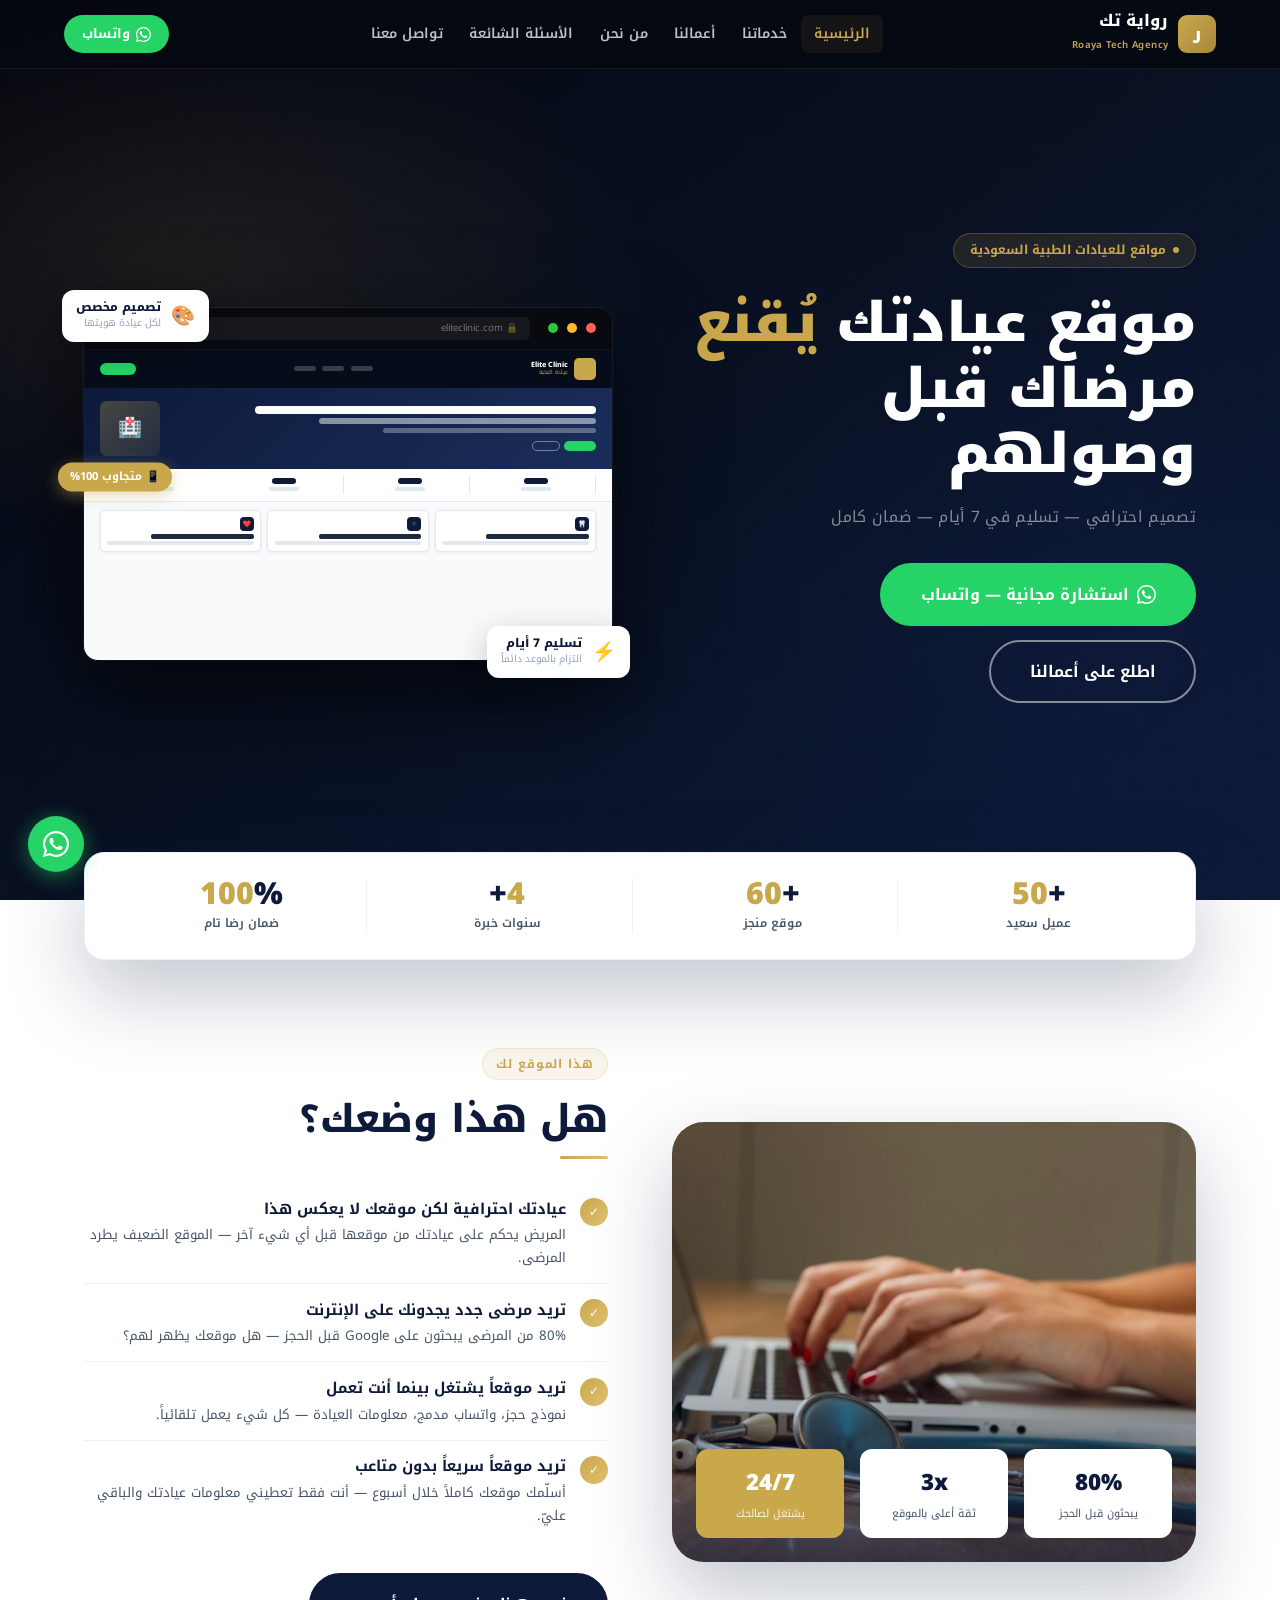
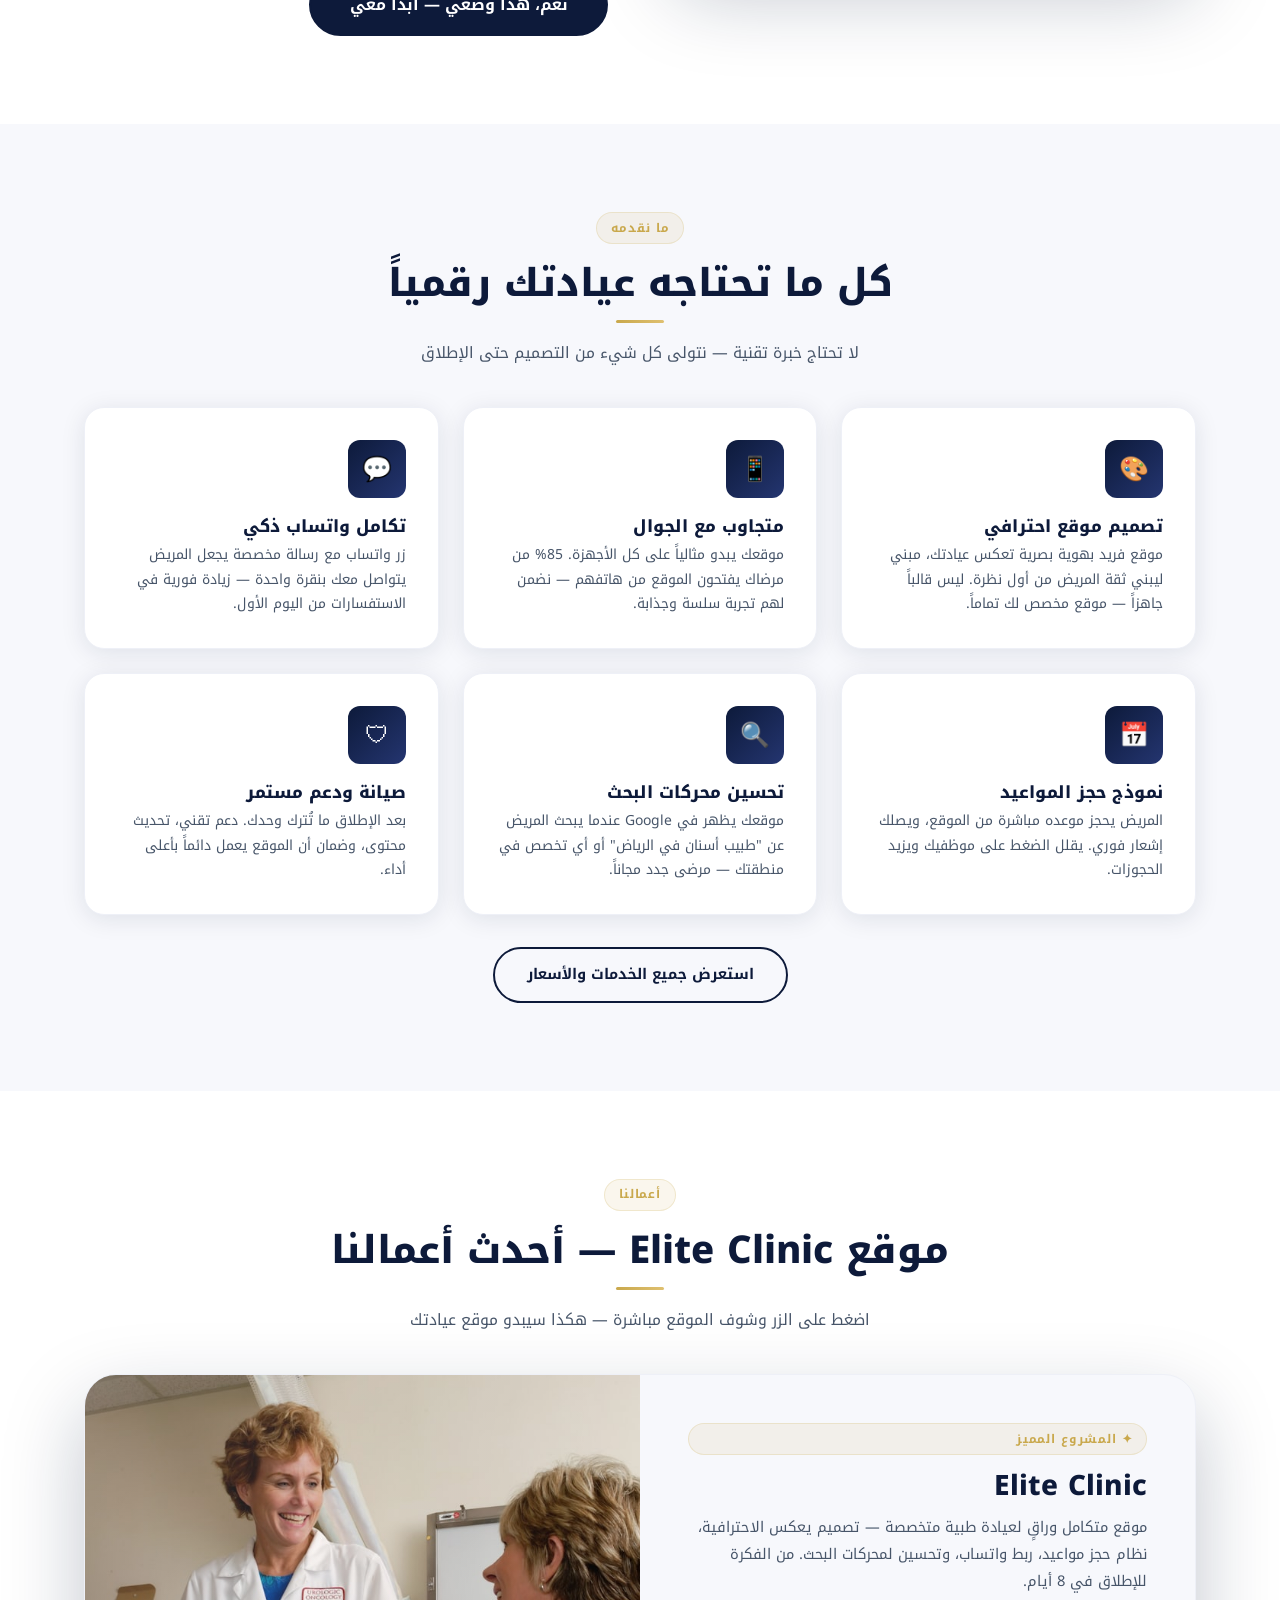
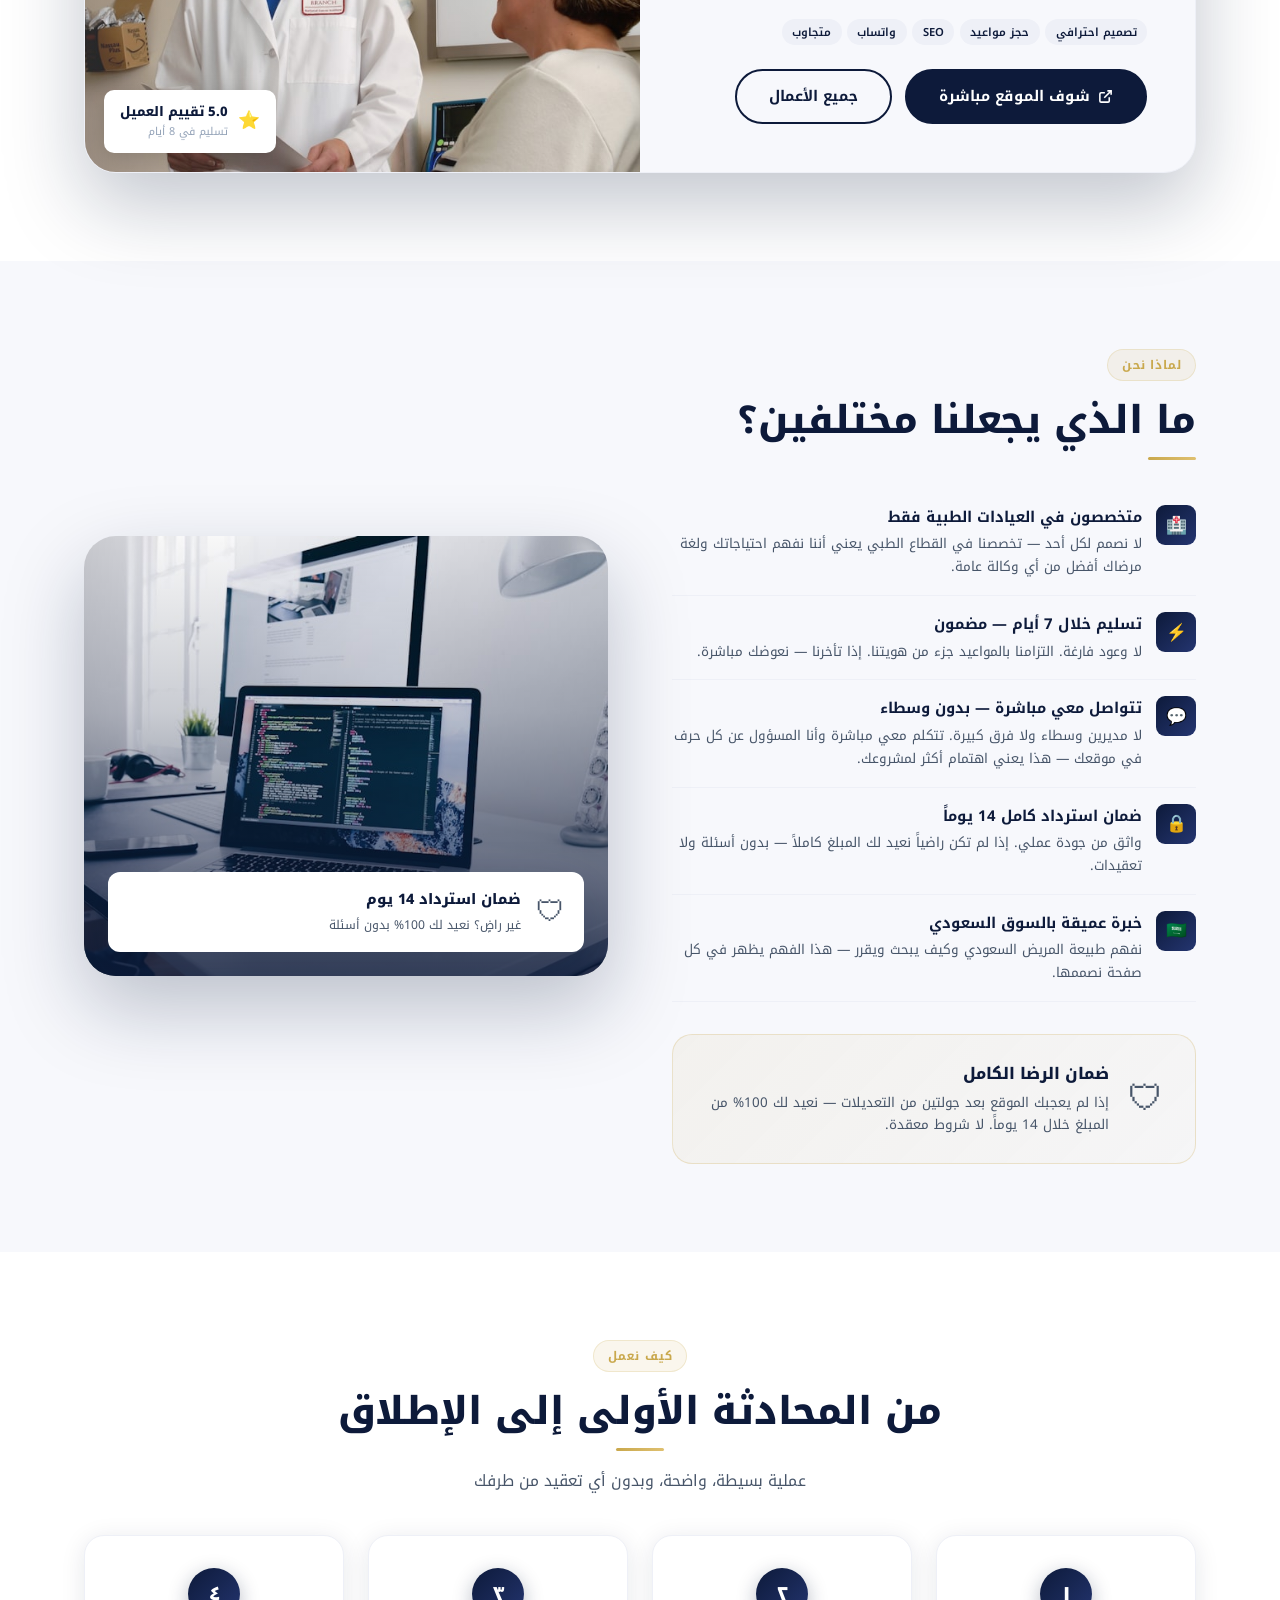
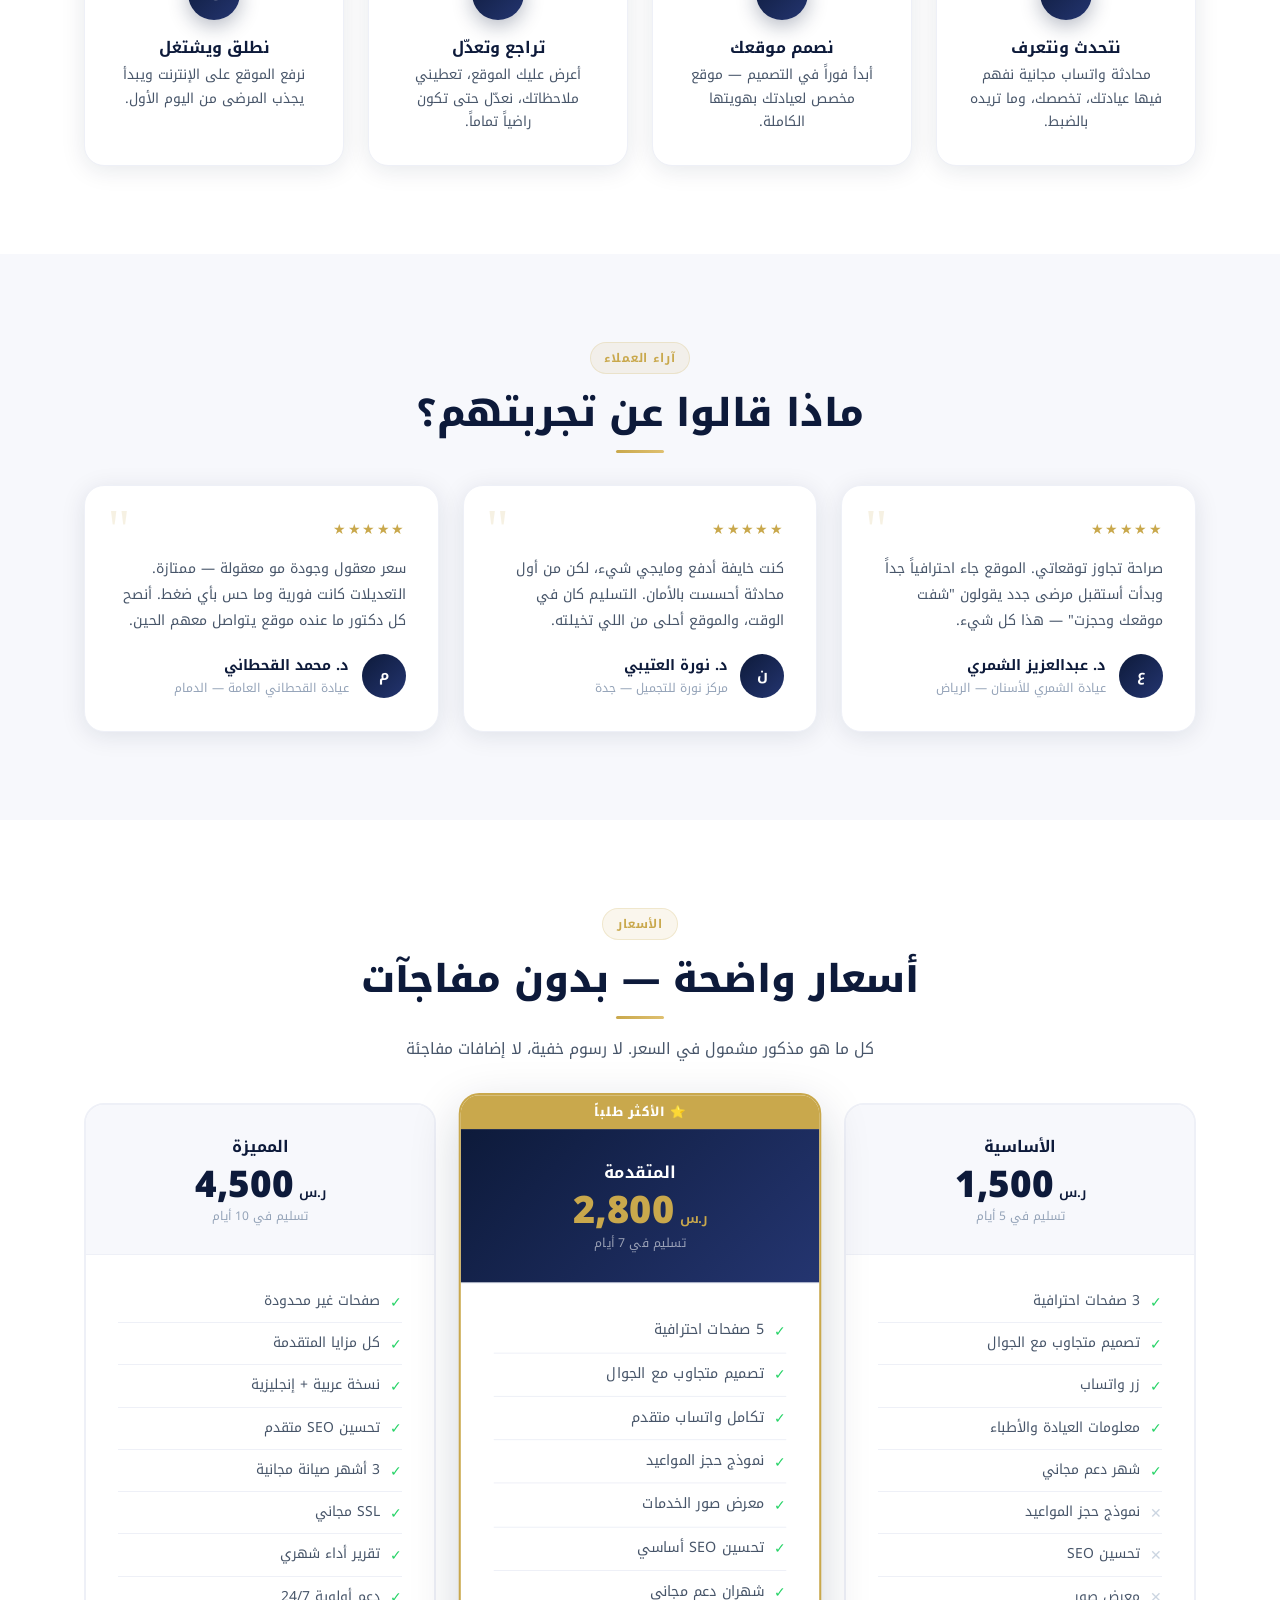
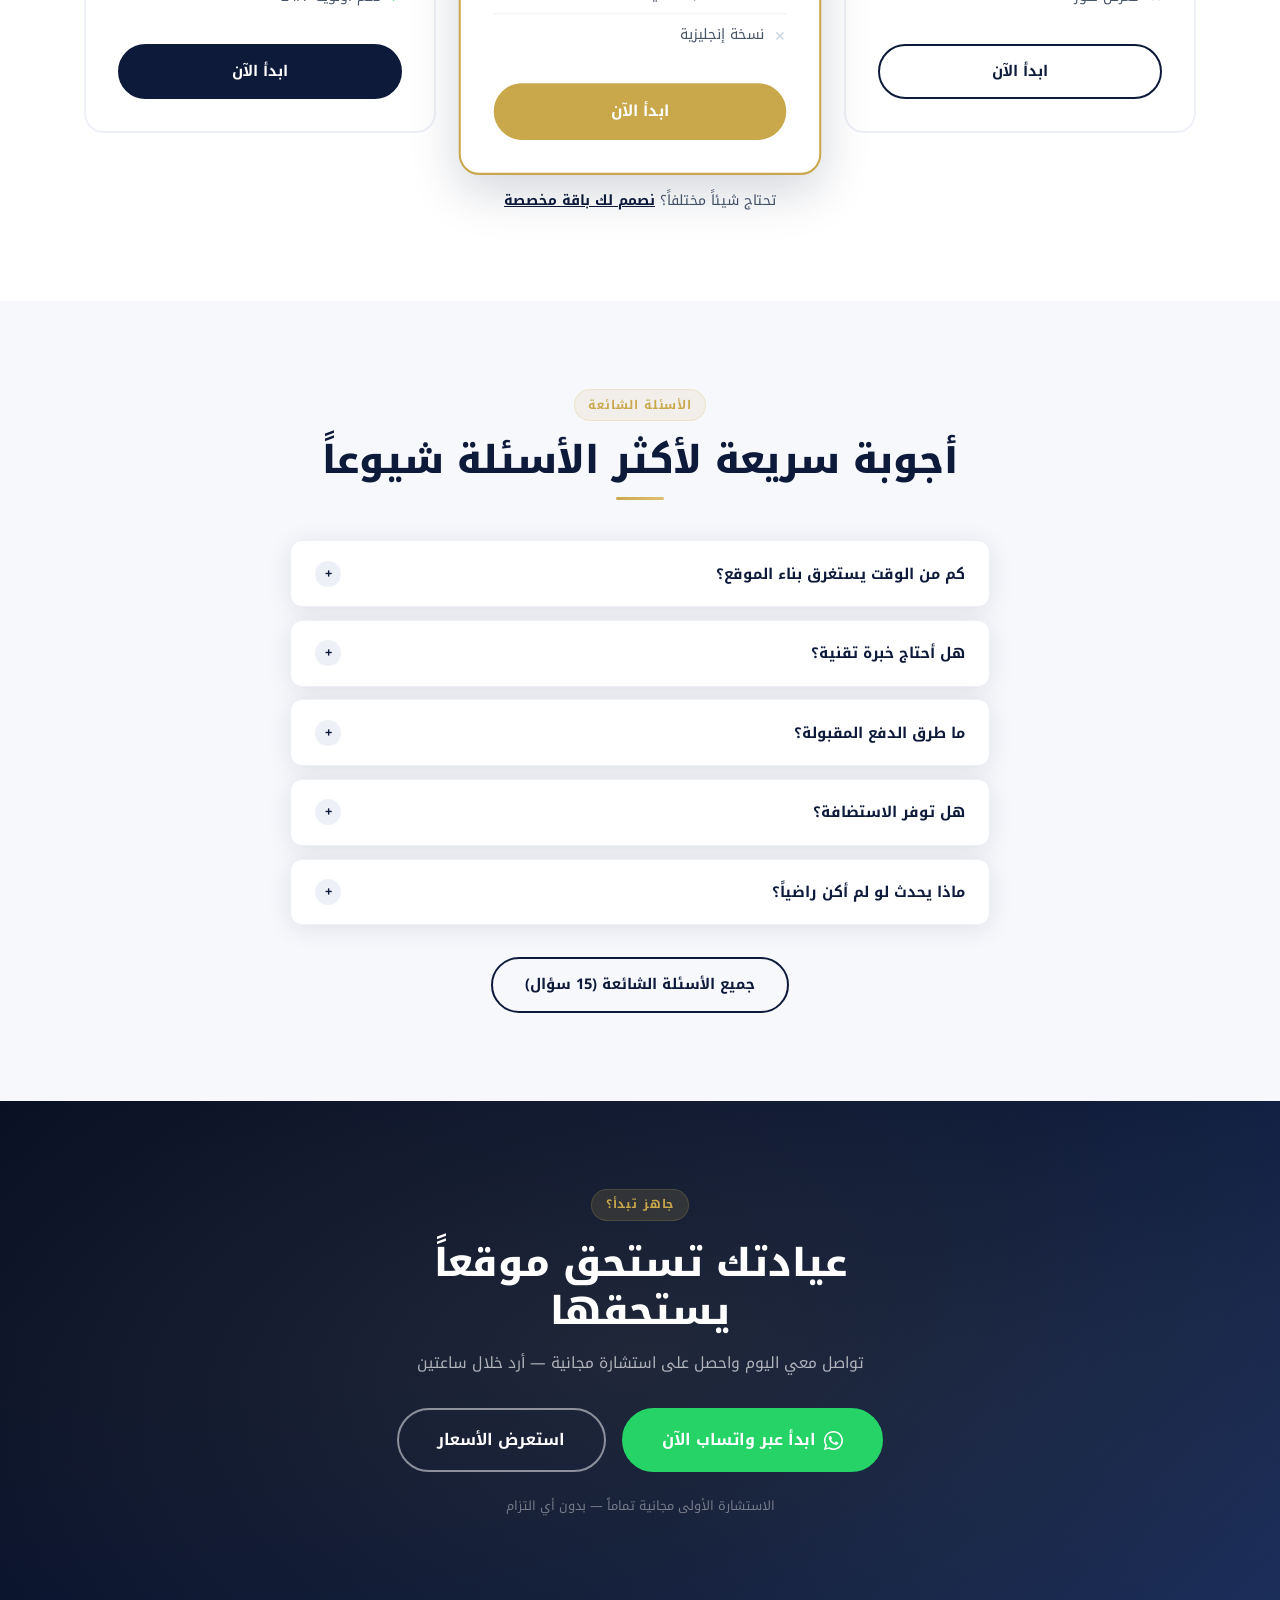
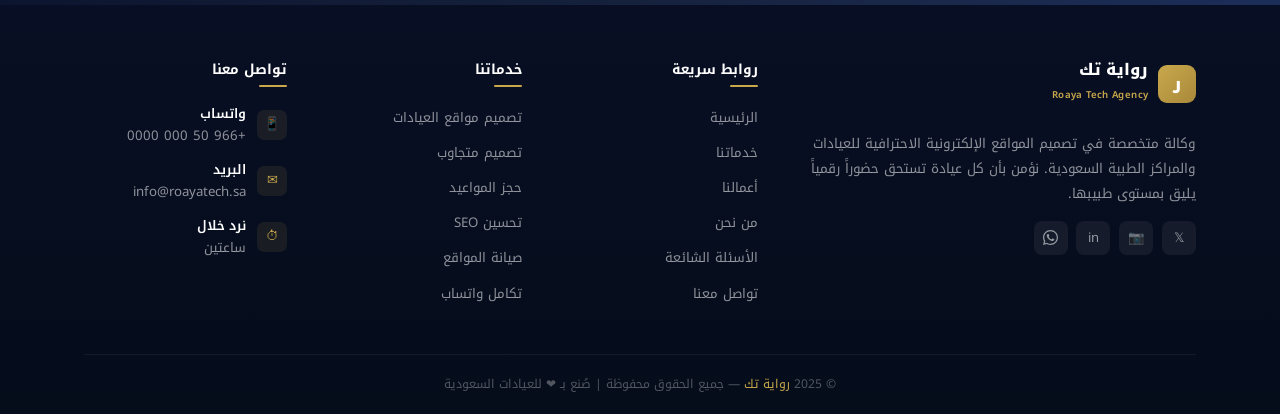
==== index.html @ ae5c16f3 "fix: minimal hero - shorter headline, remove paragraph, remove trust pills Co-authored-by: Cursor <c" ====
<!DOCTYPE html>
<html lang="ar" dir="rtl">
<head>
  <meta charset="UTF-8" />
  <meta name="viewport" content="width=device-width, initial-scale=1.0" />
  <title>رواية تك | مواقع احترافية للعيادات السعودية</title>
  <meta name="description" content="رواية تك — نبني مواقع احترافية للعيادات الطبية السعودية. موقع يجذب المرضى ويبني ثقتهم قبل أن يصلوا عيادتك." />
    <link rel="preconnect" href="https://fonts.googleapis.com">
  <link rel="preconnect" href="https://fonts.gstatic.com" crossorigin>
  <link rel="preconnect" href="https://images.unsplash.com">
  <link rel="preload" href="https://fonts.googleapis.com/css2?family=Noto+Kufi+Arabic:wght@400;700;800;900&display=swap" as="style" onload="this.onload=null;this.rel='stylesheet'">
  <noscript><link rel="stylesheet" href="https://fonts.googleapis.com/css2?family=Noto+Kufi+Arabic:wght@400;700;800;900&display=swap"></noscript>
  <link rel="stylesheet" href="style.css" />
  <style>
  /* ── Hero ─────────────────────────────────────────────────── */
  .hero {
    min-height: 100vh;
    background: linear-gradient(145deg, #04060e 0%, #080f1e 40%, #0d1a3a 100%);
    display: flex; align-items: center;
    padding-top: 68px; position: relative; overflow: hidden;
  }
  .hero::before {
    content: '';
    position: absolute; inset: 0;
    background-image:
      radial-gradient(ellipse 60% 50% at 15% 30%, rgba(201,168,76,.11) 0%, transparent 60%),
      radial-gradient(ellipse 50% 60% at 85% 70%, rgba(13,26,58,.6) 0%, transparent 60%);
  }
  /* Dot grid pattern */
  .hero::after {
    content: '';
    position: absolute; inset: 0;
    background-image: radial-gradient(rgba(255,255,255,.03) 1px, transparent 1px);
    background-size: 32px 32px;
    pointer-events: none;
  }

  .hero-inner {
    display: grid;
    grid-template-columns: 1fr 1fr;
    gap: 3.5rem;
    align-items: center;
    position: relative; z-index: 2;
    padding: 4rem 0;
  }

  /* ── Hero Text ── */
  .hero-eyebrow {
    display: inline-flex; align-items: center; gap: .45rem;
    background: rgba(201,168,76,.12);
    border: 1px solid rgba(201,168,76,.28);
    color: var(--gold); padding: .38rem 1rem;
    border-radius: 50px; font-size: .78rem; font-weight: 700;
    margin-bottom: 1.4rem;
  }
  .hero-dot { width: 6px; height: 6px; border-radius: 50%; background: var(--gold); animation: blink 1.4s infinite; }
  @keyframes blink { 0%,100%{opacity:1} 50%{opacity:.25} }

  .hero-h1 {
    font-size: clamp(2rem, 4.5vw, 3.4rem);
    font-weight: 900; color: var(--white); line-height: 1.2;
    margin-bottom: 1.1rem;
  }
  .hero-h1 em { font-style: normal; color: var(--gold); }

  .hero-p {
    font-size: clamp(.88rem, 1.4vw, .98rem);
    color: rgba(255,255,255,.5); line-height: 1.7;
    max-width: 420px; margin-bottom: 2rem;
    letter-spacing: .02em;
  }

  .hero-btns { display: flex; flex-wrap: wrap; gap: .9rem; margin-bottom: 2rem; }

  .hero-pills {
    display: flex; flex-wrap: wrap; gap: .55rem;
  }
  .hero-pill {
    display: flex; align-items: center; gap: .35rem;
    font-size: .78rem; color: rgba(255,255,255,.6); font-weight: 600;
  }
  .hero-pill span { color: var(--gold); font-size: .85rem; }

  /* ── Hero Visual ── */
  .hero-visual { position: relative; }

  .browser-frame {
    background: #0e1117;
    border-radius: 14px;
    overflow: hidden;
    box-shadow: 0 40px 100px rgba(0,0,0,.7), 0 0 0 1px rgba(255,255,255,.07);
    position: relative;
  }

  .browser-bar {
    background: #080a0f;
    padding: .55rem 1rem;
    display: flex; align-items: center; gap: .55rem;
    border-bottom: 1px solid rgba(255,255,255,.05);
  }
  .b-dot { width: 10px; height: 10px; border-radius: 50%; }
  .browser-url {
    flex: 1; background: rgba(255,255,255,.06); border-radius: 6px;
    padding: .22rem .75rem; font-size: .6rem; color: rgba(255,255,255,.4);
    margin-right: .6rem; display: flex; align-items: center; gap: .3rem;
  }

  /* Mini website inside browser */
  .mini-site { background: #f8fafc; min-height: 310px; overflow: hidden; }
  .mini-nav {
    background: #060c1a; padding: .5rem 1rem;
    display: flex; align-items: center; justify-content: space-between;
  }
  .mini-logo { display: flex; align-items: center; gap: .4rem; }
  .mini-logo-box { width: 22px; height: 22px; border-radius: 5px; background: var(--gold); }
  .mini-logo-txt { display: flex; flex-direction: column; }
  .mini-logo-txt span:first-child { font-size: .45rem; font-weight: 800; color: white; line-height: 1; }
  .mini-logo-txt span:last-child  { font-size: .35rem; color: var(--gold); }
  .mini-nav-links { display: flex; gap: .4rem; }
  .mini-nav-link  { width: 22px; height: 5px; background: rgba(255,255,255,.2); border-radius: 3px; }
  .mini-wa-btn    { width: 36px; height: 12px; background: #25D366; border-radius: 6px; }

  .mini-hero-section {
    background: linear-gradient(135deg, #0d1a3a, #1a2d5a);
    padding: .8rem 1rem; display: flex; align-items: center; gap: .6rem;
  }
  .mini-hero-text { flex: 1; }
  .mini-h1 { height: 8px; background: white; border-radius: 4px; margin-bottom: 4px; width: 80%; }
  .mini-h2 { height: 6px; background: rgba(255,255,255,.5); border-radius: 3px; margin-bottom: 4px; width: 65%; }
  .mini-h3 { height: 5px; background: rgba(255,255,255,.3); border-radius: 3px; width: 50%; margin-bottom: 8px; }
  .mini-btns { display: flex; gap: 4px; }
  .mini-btn-g { width: 32px; height: 10px; background: #25D366; border-radius: 5px; }
  .mini-btn-o { width: 28px; height: 10px; border: 1px solid rgba(255,255,255,.4); border-radius: 5px; }
  .mini-hero-img {
    width: 60px; height: 55px; border-radius: 7px;
    background: linear-gradient(135deg, rgba(201,168,76,.3), rgba(201,168,76,.1));
    display: flex; align-items: center; justify-content: center; font-size: 1.2rem;
  }

  .mini-trust {
    display: flex; background: white; border-bottom: 1px solid #e2e8f0;
    padding: .4rem 1rem; gap: .5rem;
  }
  .mini-trust-item {
    flex: 1; text-align: center; border-right: 1px solid #e2e8f0; padding: .2rem;
  }
  .mini-trust-item:last-child { border-right: none; }
  .mini-trust-num   { height: 6px; background: #0d1a3a; border-radius: 3px; margin: 0 auto 3px; width: 24px; }
  .mini-trust-label { height: 4px; background: #e2e8f0; border-radius: 2px; margin: 0 auto; width: 30px; }

  .mini-services {
    display: flex; gap: .4rem; padding: .5rem 1rem; background: #f8fafc;
  }
  .mini-service-card {
    flex: 1; background: white; border-radius: 5px; padding: .4rem;
    border: 1px solid #e2e8f0; box-shadow: 0 1px 4px rgba(0,0,0,.06);
  }
  .mini-s-icon { width: 14px; height: 14px; border-radius: 4px; background: #0d1a3a; margin-bottom: 3px; display: flex; align-items: center; justify-content: center; font-size: .4rem; }
  .mini-s-t1   { height: 5px; background: #1e293b; border-radius: 2px; margin-bottom: 2px; width: 70%; }
  .mini-s-t2   { height: 4px; background: #e2e8f0; border-radius: 2px; }

  /* Floating badges */
  .hero-badge {
    position: absolute; background: white; border-radius: 12px;
    padding: .6rem .9rem; display: flex; align-items: center; gap: .6rem;
    box-shadow: 0 8px 32px rgba(0,0,0,.22); animation: float 3s ease-in-out infinite;
  }
  .hero-badge.b1 { top: -18px; left: -22px; animation-delay: 0s; }
  .hero-badge.b2 { bottom: -18px; right: -18px; animation-delay: 1.4s; }
  .hb-icon { font-size: 1.2rem; }
  .hb-title { font-size: .75rem; font-weight: 800; color: #0d1a3a; line-height: 1.2; }
  .hb-sub   { font-size: .62rem; color: var(--gray-mid); }

  .hero-pill-mini {
    position: absolute; top: 48%; left: -26px; transform: translateY(-50%);
    background: var(--gold); color: white; font-size: .7rem; font-weight: 700;
    padding: .32rem .75rem; border-radius: 50px; white-space: nowrap;
    box-shadow: 0 4px 16px rgba(201,168,76,.45); animation: float 2.8s ease-in-out infinite;
    animation-delay: .7s;
  }

  @keyframes float { 0%,100%{transform:translateY(0)} 50%{transform:translateY(-7px)} }

  /* ── "Who is this for" ── */
  .for-section-grid {
    display: grid; grid-template-columns: 1fr 1fr; gap: 4rem; align-items: center;
  }
  .for-img {
    border-radius: var(--radius-xl); overflow: hidden;
    box-shadow: var(--shadow-xl); position: relative;
  }
  .for-img img { width: 100%; height: 420px; object-fit: cover; }
  .for-img-badge {
    position: absolute; bottom: 1.5rem; right: 1.5rem;
    background: white; border-radius: var(--radius); padding: .9rem 1.2rem;
    box-shadow: var(--shadow-lg); display: flex; align-items: center; gap: .7rem;
  }

  /* ── Proof bar ── */
  .proof-bar {
    background: linear-gradient(135deg, #080f24, #0d1a3a);
    padding: 2.5rem 0;
  }
  .proof-inner {
    display: flex; align-items: center; justify-content: space-between; gap: 2rem; flex-wrap: wrap;
  }
  .proof-text { color: rgba(255,255,255,.75); font-size: .9rem; font-weight: 600; }
  .proof-text strong { color: var(--gold); }
  .proof-divider { width: 1px; height: 36px; background: rgba(255,255,255,.1); }

  /* Trust section below hero */
  .trust-section { margin-top: -3rem; position: relative; z-index: 10; padding: 0 1.5rem; }

  @media (max-width: 900px) {
    .hero-inner { grid-template-columns: 1fr; text-align: center; gap: 2rem; padding: 2.5rem 0; }
    .hero-btns, .hero-pills { justify-content: center; }
    .hero-visual { display: block; }
    .hero-badge.b1 { top: -12px; left: -8px; padding: .45rem .7rem; }
    .hero-badge.b2 { bottom: -12px; right: -8px; padding: .45rem .7rem; }
    .hero-pill-mini { display: none; }
    .hb-title { font-size: .68rem; }
    .hb-sub   { font-size: .58rem; }
    .for-section-grid { grid-template-columns: 1fr; }
    .for-img { display: block; }
    .for-img img { height: 260px !important; }
    .proof-divider { display: none; }
    .proof-inner { justify-content: center; text-align: center; gap: 1rem; }
  }
  @media (max-width: 600px) {
    .hero-h1 { font-size: 1.75rem; }
    .hero-inner { padding: 2rem 0; }
    .mini-site { min-height: 260px; }
    .hero-badge { padding: .4rem .6rem; gap: .4rem; }
  }
  </style>
</head>
<body>

<!-- ═══ NAVBAR ═══════════════════════════════════════════════ -->
<nav class="navbar" id="navbar">
  <div class="nav-inner">
    <a href="index.html" class="nav-logo">
      <div class="nav-logo-icon">ر</div>
      <div class="nav-logo-text">
        <span class="brand">رواية تك</span>
        <span class="tag">Roaya Tech Agency</span>
      </div>
    </a>
    <div class="nav-links">
      <a href="index.html" class="active">الرئيسية</a>
      <a href="services.html">خدماتنا</a>
      <a href="portfolio.html">أعمالنا</a>
      <a href="about.html">من نحن</a>
      <a href="faq.html">الأسئلة الشائعة</a>
      <a href="contact.html">تواصل معنا</a>
    </div>
    <div class="nav-cta">
      <a href="https://wa.me/966500000000" target="_blank" class="nav-wa">
        <svg width="15" height="15" viewBox="0 0 24 24" fill="currentColor"><path d="M17.472 14.382c-.297-.149-1.758-.867-2.03-.967-.273-.099-.471-.148-.67.15-.197.297-.767.966-.94 1.164-.173.199-.347.223-.644.075-.297-.15-1.255-.463-2.39-1.475-.883-.788-1.48-1.761-1.653-2.059-.173-.297-.018-.458.13-.606.134-.133.298-.347.446-.52.149-.174.198-.298.298-.497.099-.198.05-.371-.025-.52-.075-.149-.669-1.612-.916-2.207-.242-.579-.487-.5-.669-.51-.173-.008-.371-.01-.57-.01-.198 0-.52.074-.792.372-.272.297-1.04 1.016-1.04 2.479 0 1.462 1.065 2.875 1.213 3.074.149.198 2.096 3.2 5.077 4.487.709.306 1.262.489 1.694.625.712.227 1.36.195 1.871.118.571-.085 1.758-.719 2.006-1.413.248-.694.248-1.289.173-1.413-.074-.124-.272-.198-.57-.347z"/><path d="M12 0C5.373 0 0 5.373 0 12c0 2.124.556 4.118 1.528 5.845L0 24l6.335-1.652A11.953 11.953 0 0012 24c6.627 0 12-5.373 12-12S18.627 0 12 0zm0 22c-1.854 0-3.584-.504-5.073-1.385l-.363-.215-3.761.981.999-3.667-.236-.376A9.956 9.956 0 012 12C2 6.486 6.486 2 12 2s10 4.486 10 10-4.486 10-10 10z"/></svg>
        واتساب
      </a>
    </div>
    <div class="hamburger" onclick="toggleMenu()"><span></span><span></span><span></span></div>
  </div>
</nav>
<div class="mobile-menu" id="mobileMenu">
  <a href="index.html">الرئيسية</a>
  <a href="services.html">خدماتنا</a>
  <a href="portfolio.html">أعمالنا</a>
  <a href="about.html">من نحن</a>
  <a href="faq.html">الأسئلة الشائعة</a>
  <a href="contact.html">تواصل معنا</a>
  <a href="https://wa.me/966500000000" target="_blank" class="nav-wa" style="margin-top:.7rem;justify-content:center;display:flex;">تواصل عبر واتساب</a>
</div>

<!-- ═══ HERO ═══════════════════════════════════════════════════ -->
<section class="hero">
  <div class="container">
    <div class="hero-inner">

      <!-- Text -->
      <div data-aos="fade-right">
        <div class="hero-eyebrow">
          <span class="hero-dot"></span>
          مواقع للعيادات الطبية السعودية
        </div>
        <h1 class="hero-h1">
          موقع عيادتك <em>يُقنع</em><br>
          مرضاك قبل وصولهم
        </h1>
        <p class="hero-p">تصميم احترافي — تسليم في 7 أيام — ضمان كامل</p>
        <div class="hero-btns">
          <a href="https://wa.me/966500000000?text=السلام عليكم، أريد موقعاً لعيادتي" target="_blank" class="btn btn-wa btn-lg">
            <svg width="19" height="19" viewBox="0 0 24 24" fill="currentColor"><path d="M17.472 14.382c-.297-.149-1.758-.867-2.03-.967-.273-.099-.471-.148-.67.15-.197.297-.767.966-.94 1.164-.173.199-.347.223-.644.075-.297-.15-1.255-.463-2.39-1.475-.883-.788-1.48-1.761-1.653-2.059-.173-.297-.018-.458.13-.606.134-.133.298-.347.446-.52.149-.174.198-.298.298-.497.099-.198.05-.371-.025-.52-.075-.149-.669-1.612-.916-2.207-.242-.579-.487-.5-.669-.51-.173-.008-.371-.01-.57-.01-.198 0-.52.074-.792.372-.272.297-1.04 1.016-1.04 2.479 0 1.462 1.065 2.875 1.213 3.074.149.198 2.096 3.2 5.077 4.487.709.306 1.262.489 1.694.625.712.227 1.36.195 1.871.118.571-.085 1.758-.719 2.006-1.413.248-.694.248-1.289.173-1.413-.074-.124-.272-.198-.57-.347z"/><path d="M12 0C5.373 0 0 5.373 0 12c0 2.124.556 4.118 1.528 5.845L0 24l6.335-1.652A11.953 11.953 0 0012 24c6.627 0 12-5.373 12-12S18.627 0 12 0zm0 22c-1.854 0-3.584-.504-5.073-1.385l-.363-.215-3.761.981.999-3.667-.236-.376A9.956 9.956 0 012 12C2 6.486 6.486 2 12 2s10 4.486 10 10-4.486 10-10 10z"/></svg>
            استشارة مجانية — واتساب
          </a>
          <a href="portfolio.html" class="btn btn-outline-white btn-lg">اطلع على أعمالنا</a>
        </div>
      </div>

      <!-- Visual -->
      <div class="hero-visual" data-aos="fade-left">
        <div class="browser-frame">
          <div class="browser-bar">
            <div class="b-dot" style="background:#ff5f56"></div>
            <div class="b-dot" style="background:#ffbd2e"></div>
            <div class="b-dot" style="background:#27c93f"></div>
            <div class="browser-url">🔒 eliteclinic.com</div>
          </div>
          <div class="mini-site">
            <!-- Mini Nav -->
            <div class="mini-nav">
              <div class="mini-logo">
                <div class="mini-logo-box"></div>
                <div class="mini-logo-txt">
                  <span>Elite Clinic</span>
                  <span>عيادة النخبة</span>
                </div>
              </div>
              <div class="mini-nav-links">
                <div class="mini-nav-link"></div>
                <div class="mini-nav-link"></div>
                <div class="mini-nav-link"></div>
              </div>
              <div class="mini-wa-btn"></div>
            </div>
            <!-- Mini Hero -->
            <div class="mini-hero-section">
              <div class="mini-hero-text">
                <div class="mini-h1"></div>
                <div class="mini-h2"></div>
                <div class="mini-h3"></div>
                <div class="mini-btns">
                  <div class="mini-btn-g"></div>
                  <div class="mini-btn-o"></div>
                </div>
              </div>
              <div class="mini-hero-img">🏥</div>
            </div>
            <!-- Mini Trust -->
            <div class="mini-trust">
              <div class="mini-trust-item"><div class="mini-trust-num"></div><div class="mini-trust-label"></div></div>
              <div class="mini-trust-item"><div class="mini-trust-num"></div><div class="mini-trust-label"></div></div>
              <div class="mini-trust-item"><div class="mini-trust-num"></div><div class="mini-trust-label"></div></div>
              <div class="mini-trust-item"><div class="mini-trust-num"></div><div class="mini-trust-label"></div></div>
            </div>
            <!-- Mini Services -->
            <div class="mini-services">
              <div class="mini-service-card">
                <div class="mini-s-icon">🦷</div>
                <div class="mini-s-t1"></div><div class="mini-s-t2"></div>
              </div>
              <div class="mini-service-card">
                <div class="mini-s-icon">👁</div>
                <div class="mini-s-t1"></div><div class="mini-s-t2"></div>
              </div>
              <div class="mini-service-card">
                <div class="mini-s-icon">❤️</div>
                <div class="mini-s-t1"></div><div class="mini-s-t2"></div>
              </div>
            </div>
          </div>
        </div>

        <!-- Floating badges -->
        <div class="hero-badge b1">
          <span class="hb-icon">🎨</span>
          <div>
            <div class="hb-title">تصميم مخصص</div>
            <div class="hb-sub">لكل عيادة هويتها</div>
          </div>
        </div>
        <div class="hero-badge b2">
          <span class="hb-icon">⚡</span>
          <div>
            <div class="hb-title">تسليم 7 أيام</div>
            <div class="hb-sub">التزام بالموعد دائماً</div>
          </div>
        </div>
        <div class="hero-pill-mini">📱 متجاوب 100%</div>
      </div>

    </div>
  </div>
</section>

<!-- ═══ TRUST BAR ══════════════════════════════════════════════ -->
<div class="trust-section">
  <div class="container">
    <div class="trust-bar" data-aos="fade-up">
      <div class="trust-item">
        <div class="trust-num">+<span>50</span></div>
        <div class="trust-label">عميل سعيد</div>
      </div>
      <div class="trust-item">
        <div class="trust-num">+<span>60</span></div>
        <div class="trust-label">موقع منجز</div>
      </div>
      <div class="trust-item">
        <div class="trust-num"><span>4</span>+</div>
        <div class="trust-label">سنوات خبرة</div>
      </div>
      <div class="trust-item">
        <div class="trust-num"><span>100</span>%</div>
        <div class="trust-label">ضمان رضا تام</div>
      </div>
    </div>
  </div>
</div>

<!-- ═══ WHO IS THIS FOR ═══════════════════════════════════════ -->
<section class="section">
  <div class="container">
    <div class="for-section-grid">
      <div data-aos="fade-right" style="position:relative;border-radius:var(--radius-xl);overflow:hidden;box-shadow:var(--shadow-xl);">
        <img src="images/doctor-tablet.jpg" alt="طبيب يتصفح موقع عيادته" style="width:100%;height:440px;object-fit:cover;object-position:center;display:block;" />
        <div style="position:absolute;inset:0;background:linear-gradient(to top,rgba(13,26,58,.75) 0%,transparent 55%);"></div>
        <div style="position:absolute;bottom:1.5rem;right:1.5rem;left:1.5rem;display:flex;gap:1rem;">
          <div style="background:white;border-radius:12px;padding:.9rem 1.2rem;flex:1;text-align:center;box-shadow:var(--shadow);">
            <div style="font-size:1.4rem;font-weight:900;color:var(--navy);">80%</div>
            <div style="font-size:.68rem;color:var(--text-body);margin-top:.2rem;">يبحثون قبل الحجز</div>
          </div>
          <div style="background:white;border-radius:12px;padding:.9rem 1.2rem;flex:1;text-align:center;box-shadow:var(--shadow);">
            <div style="font-size:1.4rem;font-weight:900;color:var(--navy);">3x</div>
            <div style="font-size:.68rem;color:var(--text-body);margin-top:.2rem;">ثقة أعلى بالموقع</div>
          </div>
          <div style="background:var(--gold);border-radius:12px;padding:.9rem 1.2rem;flex:1;text-align:center;box-shadow:var(--shadow);">
            <div style="font-size:1.4rem;font-weight:900;color:white;">24/7</div>
            <div style="font-size:.68rem;color:rgba(255,255,255,.85);margin-top:.2rem;">يشتغل لصالحك</div>
          </div>
        </div>
      </div>

      <div data-aos="fade-left">
        <span class="eyebrow">هذا الموقع لك</span>
        <h2 class="section-title">هل هذا وضعك؟</h2>
        <span class="gold-line" style="margin:0 0 1.5rem;"></span>

        <div>
          <div class="check-item">
            <div class="check-bullet">✓</div>
            <div>
              <div class="check-title">عيادتك احترافية لكن موقعك لا يعكس هذا</div>
              <div class="check-sub">المريض يحكم على عيادتك من موقعها قبل أي شيء آخر — الموقع الضعيف يطرد المرضى.</div>
            </div>
          </div>
          <div class="check-item">
            <div class="check-bullet">✓</div>
            <div>
              <div class="check-title">تريد مرضى جدد يجدونك على الإنترنت</div>
              <div class="check-sub">80% من المرضى يبحثون على Google قبل الحجز — هل موقعك يظهر لهم؟</div>
            </div>
          </div>
          <div class="check-item">
            <div class="check-bullet">✓</div>
            <div>
              <div class="check-title">تريد موقعاً يشتغل بينما أنت تعمل</div>
              <div class="check-sub">نموذج حجز، واتساب مدمج، معلومات العيادة — كل شيء يعمل تلقائياً.</div>
            </div>
          </div>
          <div class="check-item">
            <div class="check-bullet">✓</div>
            <div>
              <div class="check-title">تريد موقعاً سريعاً بدون متاعب</div>
              <div class="check-sub">أسلّمك موقعك كاملاً خلال أسبوع — أنت فقط تعطيني معلومات عيادتك والباقي عليّ.</div>
            </div>
          </div>
        </div>

        <a href="https://wa.me/966500000000?text=نعم، هذا وضعي بالضبط — أريد موقعاً لعيادتي" target="_blank" class="btn btn-primary btn-lg mt4">
          نعم، هذا وضعي — ابدأ معي
        </a>
      </div>
    </div>
  </div>
</section>

<!-- ═══ SERVICES ══════════════════════════════════════════════ -->
<section class="section section-alt">
  <div class="container">
    <div class="text-center" data-aos="fade-up">
      <span class="eyebrow">ما نقدمه</span>
      <h2 class="section-title">كل ما تحتاجه عيادتك رقمياً</h2>
      <span class="gold-line"></span>
      <p class="section-sub mt2">لا تحتاج خبرة تقنية — نتولى كل شيء من التصميم حتى الإطلاق</p>
    </div>
    <div class="g3">
      <div class="service-card" data-aos="fade-up" data-aos-delay="0">
        <div class="service-icon">🎨</div>
        <h3 class="service-title">تصميم موقع احترافي</h3>
        <p class="service-text">موقع فريد بهوية بصرية تعكس عيادتك، مبني ليبني ثقة المريض من أول نظرة. ليس قالباً جاهزاً — موقع مخصص لك تماماً.</p>
      </div>
      <div class="service-card" data-aos="fade-up" data-aos-delay="80">
        <div class="service-icon">📱</div>
        <h3 class="service-title">متجاوب مع الجوال</h3>
        <p class="service-text">موقعك يبدو مثالياً على كل الأجهزة. 85% من مرضاك يفتحون الموقع من هاتفهم — نضمن لهم تجربة سلسة وجذابة.</p>
      </div>
      <div class="service-card" data-aos="fade-up" data-aos-delay="160">
        <div class="service-icon">💬</div>
        <h3 class="service-title">تكامل واتساب ذكي</h3>
        <p class="service-text">زر واتساب مع رسالة مخصصة يجعل المريض يتواصل معك بنقرة واحدة — زيادة فورية في الاستفسارات من اليوم الأول.</p>
      </div>
      <div class="service-card" data-aos="fade-up" data-aos-delay="0">
        <div class="service-icon">📅</div>
        <h3 class="service-title">نموذج حجز المواعيد</h3>
        <p class="service-text">المريض يحجز موعده مباشرة من الموقع، ويصلك إشعار فوري. يقلل الضغط على موظفيك ويزيد الحجوزات.</p>
      </div>
      <div class="service-card" data-aos="fade-up" data-aos-delay="80">
        <div class="service-icon">🔍</div>
        <h3 class="service-title">تحسين محركات البحث</h3>
        <p class="service-text">موقعك يظهر في Google عندما يبحث المريض عن "طبيب أسنان في الرياض" أو أي تخصص في منطقتك — مرضى جدد مجاناً.</p>
      </div>
      <div class="service-card" data-aos="fade-up" data-aos-delay="160">
        <div class="service-icon">🛡</div>
        <h3 class="service-title">صيانة ودعم مستمر</h3>
        <p class="service-text">بعد الإطلاق ما تُترك وحدك. دعم تقني، تحديث محتوى، وضمان أن الموقع يعمل دائماً بأعلى أداء.</p>
      </div>
    </div>
    <div class="text-center mt4">
      <a href="services.html" class="btn btn-outline">استعرض جميع الخدمات والأسعار</a>
    </div>
  </div>
</section>

<!-- ═══ PORTFOLIO FEATURE ═════════════════════════════════════ -->
<section class="section">
  <div class="container">
    <div class="text-center" data-aos="fade-up">
      <span class="eyebrow">أعمالنا</span>
      <h2 class="section-title">موقع Elite Clinic — أحدث أعمالنا</h2>
      <span class="gold-line"></span>
      <p class="section-sub mt2">اضغط على الزر وشوف الموقع مباشرة — هكذا سيبدو موقع عيادتك</p>
    </div>

    <div style="background:var(--off);border-radius:var(--radius-xl);overflow:hidden;box-shadow:var(--shadow-xl);border:1px solid var(--gray-lt);" data-aos="zoom-in">
      <div style="display:grid;grid-template-columns:1fr 1fr;" class="port-feature-grid">
        <div style="padding:3rem;display:flex;flex-direction:column;justify-content:center;">
          <span class="eyebrow" style="margin-bottom:.8rem;">✦ المشروع المميز</span>
          <h3 style="font-size:1.75rem;color:var(--navy);margin-bottom:.7rem;">Elite Clinic</h3>
          <p style="color:var(--text-body);font-size:.92rem;line-height:1.85;margin-bottom:1.5rem;">
            موقع متكامل وراقٍ لعيادة طبية متخصصة — تصميم يعكس الاحترافية، نظام حجز مواعيد، ربط واتساب، وتحسين لمحركات البحث. من الفكرة للإطلاق في 8 أيام.
          </p>
          <div class="port-tags mb3" style="justify-content:flex-start;">
            <span class="port-tag">تصميم احترافي</span>
            <span class="port-tag">حجز مواعيد</span>
            <span class="port-tag">SEO</span>
            <span class="port-tag">واتساب</span>
            <span class="port-tag">متجاوب</span>
          </div>
          <div style="display:flex;gap:.8rem;flex-wrap:wrap;">
            <a href="https://mehdi-tahir26.github.io/eliteclinic/" target="_blank" class="btn btn-primary">
              <svg width="15" height="15" viewBox="0 0 24 24" fill="none" stroke="currentColor" stroke-width="2.5"><path d="M18 13v6a2 2 0 01-2 2H5a2 2 0 01-2-2V8a2 2 0 012-2h6"/><polyline points="15 3 21 3 21 9"/><line x1="10" y1="14" x2="21" y2="3"/></svg>
              شوف الموقع مباشرة
            </a>
            <a href="portfolio.html" class="btn btn-outline">جميع الأعمال</a>
          </div>
        </div>
        <div style="position:relative;overflow:hidden;min-height:380px;">
          <img src="images/clinic-modern.jpg" alt="موقع Elite Clinic" style="width:100%;height:100%;object-fit:cover;object-position:top;display:block;" loading="lazy" />
          <div style="position:absolute;inset:0;background:linear-gradient(to right,rgba(247,248,252,.15),transparent);"></div>
          <div style="position:absolute;bottom:1.2rem;left:1.2rem;background:white;padding:.7rem 1rem;border-radius:10px;box-shadow:0 4px 20px rgba(0,0,0,.15);display:flex;align-items:center;gap:.6rem;">
            <span style="font-size:1.1rem;">⭐</span>
            <div>
              <div style="font-weight:800;color:var(--navy);font-size:.82rem;">5.0 تقييم العميل</div>
              <div style="font-size:.68rem;color:var(--gray-mid);">تسليم في 8 أيام</div>
            </div>
          </div>
        </div>
      </div>
    </div>

    <style>
    @media(max-width:768px){
      .port-feature-grid{grid-template-columns:1fr !important;}
      .port-feature-grid>div:last-child{min-height:220px !important;}
    }
    </style>
  </div>
</section>

<!-- ═══ WHY US ════════════════════════════════════════════════ -->
<section class="section section-alt">
  <div class="container">
    <div style="display:grid;grid-template-columns:1fr 1fr;gap:4rem;align-items:center;" class="why-us-grid">
      <div data-aos="fade-right">
        <span class="eyebrow">لماذا نحن</span>
        <h2 class="section-title" style="text-align:right;">ما الذي يجعلنا مختلفين؟</h2>
        <span class="gold-line" style="margin:0 0 1.8rem;"></span>

        <div class="why-item">
          <div class="why-icon">🏥</div>
          <div><div class="why-title">متخصصون في العيادات الطبية فقط</div><div class="why-text">لا نصمم لكل أحد — تخصصنا في القطاع الطبي يعني أننا نفهم احتياجاتك ولغة مرضاك أفضل من أي وكالة عامة.</div></div>
        </div>
        <div class="why-item">
          <div class="why-icon">⚡</div>
          <div><div class="why-title">تسليم خلال 7 أيام — مضمون</div><div class="why-text">لا وعود فارغة. التزامنا بالمواعيد جزء من هويتنا. إذا تأخرنا — نعوضك مباشرة.</div></div>
        </div>
        <div class="why-item">
          <div class="why-icon">💬</div>
          <div><div class="why-title">تتواصل معي مباشرة — بدون وسطاء</div><div class="why-text">لا مديرين وسطاء ولا فرق كبيرة. تتكلم معي مباشرة وأنا المسؤول عن كل حرف في موقعك — هذا يعني اهتمام أكثر لمشروعك.</div></div>
        </div>
        <div class="why-item">
          <div class="why-icon">🔒</div>
          <div><div class="why-title">ضمان استرداد كامل 14 يوماً</div><div class="why-text">واثق من جودة عملي. إذا لم تكن راضياً نعيد لك المبلغ كاملاً — بدون أسئلة ولا تعقيدات.</div></div>
        </div>
        <div class="why-item">
          <div class="why-icon">🇸🇦</div>
          <div><div class="why-title">خبرة عميقة بالسوق السعودي</div><div class="why-text">نفهم طبيعة المريض السعودي وكيف يبحث ويقرر — هذا الفهم يظهر في كل صفحة نصممها.</div></div>
        </div>

        <div class="guarantee-box">
          <span class="guarantee-icon">🛡</span>
          <div>
            <div class="guarantee-title">ضمان الرضا الكامل</div>
            <div class="guarantee-text">إذا لم يعجبك الموقع بعد جولتين من التعديلات — نعيد لك 100% من المبلغ خلال 14 يوماً. لا شروط معقدة.</div>
          </div>
        </div>
      </div>

      <div data-aos="fade-left" style="position:relative;border-radius:var(--radius-xl);overflow:hidden;box-shadow:var(--shadow-xl);">
        <img src="images/workspace.jpg" alt="تصميم مواقع احترافية" style="width:100%;height:440px;object-fit:cover;object-position:center;display:block;" />
        <div style="position:absolute;inset:0;background:linear-gradient(to top,rgba(13,26,58,.8) 0%,rgba(13,26,58,.2) 60%,transparent 100%);"></div>
        <div style="position:absolute;bottom:1.5rem;right:1.5rem;left:1.5rem;">
          <div style="background:white;border-radius:12px;padding:1rem 1.2rem;box-shadow:var(--shadow-lg);display:flex;align-items:center;gap:.9rem;">
            <span style="font-size:1.8rem;flex-shrink:0;">🛡</span>
            <div>
              <div style="font-weight:800;color:var(--navy);font-size:.9rem;">ضمان استرداد 14 يوم</div>
              <div style="font-size:.76rem;color:var(--text-body);margin-top:.15rem;">غير راضٍ؟ نعيد لك 100% بدون أسئلة</div>
            </div>
          </div>
        </div>
      </div>
    </div>
    <style>
    @media(max-width:768px){
      .why-us-grid{grid-template-columns:1fr !important;}
      .why-us-grid>div:last-child img{height:260px !important;}
    }
    </style>
  </div>
</section>

<!-- ═══ PROCESS ═══════════════════════════════════════════════ -->
<section class="section">
  <div class="container">
    <div class="text-center" data-aos="fade-up">
      <span class="eyebrow">كيف نعمل</span>
      <h2 class="section-title">من المحادثة الأولى إلى الإطلاق</h2>
      <span class="gold-line"></span>
      <p class="section-sub mt2">عملية بسيطة، واضحة، وبدون أي تعقيد من طرفك</p>
    </div>
    <div class="g4">
      <div class="card" style="padding:2rem;text-align:center;" data-aos="fade-up" data-aos-delay="0">
        <div class="step-num">١</div>
        <h3 class="step-title">نتحدث ونتعرف</h3>
        <p class="step-text">محادثة واتساب مجانية نفهم فيها عيادتك، تخصصك، وما تريده بالضبط.</p>
      </div>
      <div class="card" style="padding:2rem;text-align:center;" data-aos="fade-up" data-aos-delay="80">
        <div class="step-num">٢</div>
        <h3 class="step-title">نصمم موقعك</h3>
        <p class="step-text">أبدأ فوراً في التصميم — موقع مخصص لعيادتك بهويتها الكاملة.</p>
      </div>
      <div class="card" style="padding:2rem;text-align:center;" data-aos="fade-up" data-aos-delay="160">
        <div class="step-num">٣</div>
        <h3 class="step-title">تراجع وتعدّل</h3>
        <p class="step-text">أعرض عليك الموقع، تعطيني ملاحظاتك، نعدّل حتى تكون راضياً تماماً.</p>
      </div>
      <div class="card" style="padding:2rem;text-align:center;" data-aos="fade-up" data-aos-delay="240">
        <div class="step-num">٤</div>
        <h3 class="step-title">نطلق ويشتغل</h3>
        <p class="step-text">نرفع الموقع على الإنترنت ويبدأ يجذب المرضى من اليوم الأول.</p>
      </div>
    </div>
  </div>
</section>

<!-- ═══ TESTIMONIALS ══════════════════════════════════════════ -->
<section class="section section-alt">
  <div class="container">
    <div class="text-center" data-aos="fade-up">
      <span class="eyebrow">آراء العملاء</span>
      <h2 class="section-title">ماذا قالوا عن تجربتهم؟</h2>
      <span class="gold-line"></span>
    </div>
    <div class="g3 mt4">
      <div class="testi-card" data-aos="fade-up" data-aos-delay="0">
        <div class="testi-quote">"</div>
        <div class="testi-stars">★★★★★</div>
        <p class="testi-text">صراحة تجاوز توقعاتي. الموقع جاء احترافياً جداً وبدأت أستقبل مرضى جدد يقولون "شفت موقعك وحجزت" — هذا كل شيء.</p>
        <div class="testi-author">
          <div class="testi-avatar">ع</div>
          <div>
            <div class="testi-name">د. عبدالعزيز الشمري</div>
            <div class="testi-clinic">عيادة الشمري للأسنان — الرياض</div>
          </div>
        </div>
      </div>
      <div class="testi-card" data-aos="fade-up" data-aos-delay="100">
        <div class="testi-quote">"</div>
        <div class="testi-stars">★★★★★</div>
        <p class="testi-text">كنت خايفة أدفع ومايجي شيء، لكن من أول محادثة أحسست بالأمان. التسليم كان في الوقت، والموقع أحلى من اللي تخيلته.</p>
        <div class="testi-author">
          <div class="testi-avatar">ن</div>
          <div>
            <div class="testi-name">د. نورة العتيبي</div>
            <div class="testi-clinic">مركز نورة للتجميل — جدة</div>
          </div>
        </div>
      </div>
      <div class="testi-card" data-aos="fade-up" data-aos-delay="200">
        <div class="testi-quote">"</div>
        <div class="testi-stars">★★★★★</div>
        <p class="testi-text">سعر معقول وجودة مو معقولة — ممتازة. التعديلات كانت فورية وما حس بأي ضغط. أنصح كل دكتور ما عنده موقع يتواصل معهم الحين.</p>
        <div class="testi-author">
          <div class="testi-avatar">م</div>
          <div>
            <div class="testi-name">د. محمد القحطاني</div>
            <div class="testi-clinic">عيادة القحطاني العامة — الدمام</div>
          </div>
        </div>
      </div>
    </div>
  </div>
</section>

<!-- ═══ PRICING ═══════════════════════════════════════════════ -->
<section class="section">
  <div class="container">
    <div class="text-center" data-aos="fade-up">
      <span class="eyebrow">الأسعار</span>
      <h2 class="section-title">أسعار واضحة — بدون مفاجآت</h2>
      <span class="gold-line"></span>
      <p class="section-sub mt2">كل ما هو مذكور مشمول في السعر. لا رسوم خفية، لا إضافات مفاجئة</p>
    </div>
    <div class="pricing-grid" style="display:grid;grid-template-columns:repeat(3,1fr);gap:1.75rem;align-items:start;" data-aos="fade-up">
      <!-- Basic -->
      <div class="price-card">
        <div class="price-head">
          <div class="price-name">الأساسية</div>
          <div class="price-amount"><sub>ر.س </sub>1,500</div>
          <div class="price-note">تسليم في 5 أيام</div>
        </div>
        <div class="price-body">
          <div class="price-feat"><span class="y">✓</span> 3 صفحات احترافية</div>
          <div class="price-feat"><span class="y">✓</span> تصميم متجاوب مع الجوال</div>
          <div class="price-feat"><span class="y">✓</span> زر واتساب</div>
          <div class="price-feat"><span class="y">✓</span> معلومات العيادة والأطباء</div>
          <div class="price-feat"><span class="y">✓</span> شهر دعم مجاني</div>
          <div class="price-feat"><span class="n">✕</span> نموذج حجز المواعيد</div>
          <div class="price-feat"><span class="n">✕</span> تحسين SEO</div>
          <div class="price-feat"><span class="n">✕</span> معرض صور</div>
        </div>
        <div class="price-foot">
          <a href="https://wa.me/966500000000?text=أريد الباقة الأساسية" target="_blank" class="btn btn-outline">ابدأ الآن</a>
        </div>
      </div>

      <!-- Standard -->
      <div class="price-card featured">
        <div class="price-badge">⭐ الأكثر طلباً</div>
        <div class="price-head">
          <div class="price-name">المتقدمة</div>
          <div class="price-amount"><sub>ر.س </sub>2,800</div>
          <div class="price-note">تسليم في 7 أيام</div>
        </div>
        <div class="price-body">
          <div class="price-feat"><span class="y">✓</span> 5 صفحات احترافية</div>
          <div class="price-feat"><span class="y">✓</span> تصميم متجاوب مع الجوال</div>
          <div class="price-feat"><span class="y">✓</span> تكامل واتساب متقدم</div>
          <div class="price-feat"><span class="y">✓</span> نموذج حجز المواعيد</div>
          <div class="price-feat"><span class="y">✓</span> معرض صور الخدمات</div>
          <div class="price-feat"><span class="y">✓</span> تحسين SEO أساسي</div>
          <div class="price-feat"><span class="y">✓</span> شهران دعم مجاني</div>
          <div class="price-feat"><span class="n">✕</span> نسخة إنجليزية</div>
        </div>
        <div class="price-foot">
          <a href="https://wa.me/966500000000?text=أريد الباقة المتقدمة" target="_blank" class="btn btn-gold">ابدأ الآن</a>
        </div>
      </div>

      <!-- Premium -->
      <div class="price-card">
        <div class="price-head">
          <div class="price-name">المميزة</div>
          <div class="price-amount"><sub>ر.س </sub>4,500</div>
          <div class="price-note">تسليم في 10 أيام</div>
        </div>
        <div class="price-body">
          <div class="price-feat"><span class="y">✓</span> صفحات غير محدودة</div>
          <div class="price-feat"><span class="y">✓</span> كل مزايا المتقدمة</div>
          <div class="price-feat"><span class="y">✓</span> نسخة عربية + إنجليزية</div>
          <div class="price-feat"><span class="y">✓</span> تحسين SEO متقدم</div>
          <div class="price-feat"><span class="y">✓</span> 3 أشهر صيانة مجانية</div>
          <div class="price-feat"><span class="y">✓</span> SSL مجاني</div>
          <div class="price-feat"><span class="y">✓</span> تقرير أداء شهري</div>
          <div class="price-feat"><span class="y">✓</span> دعم أولوية 24/7</div>
        </div>
        <div class="price-foot">
          <a href="https://wa.me/966500000000?text=أريد الباقة المميزة" target="_blank" class="btn btn-primary">ابدأ الآن</a>
        </div>
      </div>
    </div>
    <p class="text-center mt3" style="color:var(--text-body);font-size:.88rem;">
      تحتاج شيئاً مختلفاً؟ <a href="https://wa.me/966500000000" target="_blank" style="color:var(--navy);font-weight:700;text-decoration:underline;">نصمم لك باقة مخصصة</a>
    </p>
    <style>
    @media(max-width:900px){
      .pricing-grid{grid-template-columns:1fr !important;}
      .price-card.featured{transform:none !important;}
    }
    </style>
  </div>
</section>

<!-- ═══ FAQ PREVIEW ═══════════════════════════════════════════ -->
<section class="section section-alt">
  <div class="container">
    <div class="text-center" data-aos="fade-up">
      <span class="eyebrow">الأسئلة الشائعة</span>
      <h2 class="section-title">أجوبة سريعة لأكثر الأسئلة شيوعاً</h2>
      <span class="gold-line"></span>
    </div>
    <div style="max-width:700px;margin:2.5rem auto 0;" data-aos="fade-up">
      <div class="faq-item">
        <button class="faq-q" onclick="toggleFaq(this)">كم من الوقت يستغرق بناء الموقع؟<span class="faq-icon">+</span></button>
        <div class="faq-a"><div class="faq-a-inner">5 أيام للباقة الأساسية، 7 للمتقدمة، 10 للمميزة. هذا التزام وليس تقديراً — إذا تأخرت أعوضك مباشرة.</div></div>
      </div>
      <div class="faq-item">
        <button class="faq-q" onclick="toggleFaq(this)">هل أحتاج خبرة تقنية؟<span class="faq-icon">+</span></button>
        <div class="faq-a"><div class="faq-a-inner">لا تحتاج أي خبرة على الإطلاق. كل ما عليك هو إعطائي معلومات عيادتك وأتولى كل شيء. بعد التسليم، إذا أردت تعديل أي شيء أنت — أعلمك في 10 دقائق.</div></div>
      </div>
      <div class="faq-item">
        <button class="faq-q" onclick="toggleFaq(this)">ما طرق الدفع المقبولة؟<span class="faq-icon">+</span></button>
        <div class="faq-a"><div class="faq-a-inner">تحويل بنكي، مدى، فيزا، ماستركارد. 50% مقدماً لبدء العمل، الباقي عند موافقتك على النسخة النهائية.</div></div>
      </div>
      <div class="faq-item">
        <button class="faq-q" onclick="toggleFaq(this)">هل توفر الاستضافة؟<span class="faq-icon">+</span></button>
        <div class="faq-a"><div class="faq-a-inner">نعم، أساعدك في تسجيل النطاق واختيار الاستضافة بأسعار تنافسية. أو إذا عندك استضافة أرفع الموقع عليها مجاناً.</div></div>
      </div>
      <div class="faq-item">
        <button class="faq-q" onclick="toggleFaq(this)">ماذا يحدث لو لم أكن راضياً؟<span class="faq-icon">+</span></button>
        <div class="faq-a"><div class="faq-a-inner">نعمل على التعديل حتى ترضى. وإذا قدمت جميع جولات التعديل ولا زلت غير راضٍ — أعيد لك 100% من المبلغ خلال 14 يوماً بدون أي جدال.</div></div>
      </div>
    </div>
    <div class="text-center mt4">
      <a href="faq.html" class="btn btn-outline">جميع الأسئلة الشائعة (15 سؤال)</a>
    </div>
  </div>
</section>

<!-- ═══ FINAL CTA ══════════════════════════════════════════════ -->
<section class="cta-section">
  <div class="container">
    <div data-aos="fade-up">
      <span class="eyebrow" style="background:rgba(201,168,76,.15);margin-bottom:1.2rem;">جاهز تبدأ؟</span>
      <h2 class="cta-title">عيادتك تستحق موقعاً<br>يستحقها</h2>
      <p class="cta-sub">تواصل معي اليوم واحصل على استشارة مجانية — أرد خلال ساعتين</p>
      <div class="cta-btns">
        <a href="https://wa.me/966500000000?text=السلام عليكم، أريد موقعاً لعيادتي" target="_blank" class="btn btn-wa btn-lg">
          <svg width="19" height="19" viewBox="0 0 24 24" fill="currentColor"><path d="M17.472 14.382c-.297-.149-1.758-.867-2.03-.967-.273-.099-.471-.148-.67.15-.197.297-.767.966-.94 1.164-.173.199-.347.223-.644.075-.297-.15-1.255-.463-2.39-1.475-.883-.788-1.48-1.761-1.653-2.059-.173-.297-.018-.458.13-.606.134-.133.298-.347.446-.52.149-.174.198-.298.298-.497.099-.198.05-.371-.025-.52-.075-.149-.669-1.612-.916-2.207-.242-.579-.487-.5-.669-.51-.173-.008-.371-.01-.57-.01-.198 0-.52.074-.792.372-.272.297-1.04 1.016-1.04 2.479 0 1.462 1.065 2.875 1.213 3.074.149.198 2.096 3.2 5.077 4.487.709.306 1.262.489 1.694.625.712.227 1.36.195 1.871.118.571-.085 1.758-.719 2.006-1.413.248-.694.248-1.289.173-1.413-.074-.124-.272-.198-.57-.347z"/><path d="M12 0C5.373 0 0 5.373 0 12c0 2.124.556 4.118 1.528 5.845L0 24l6.335-1.652A11.953 11.953 0 0012 24c6.627 0 12-5.373 12-12S18.627 0 12 0zm0 22c-1.854 0-3.584-.504-5.073-1.385l-.363-.215-3.761.981.999-3.667-.236-.376A9.956 9.956 0 012 12C2 6.486 6.486 2 12 2s10 4.486 10 10-4.486 10-10 10z"/></svg>
          ابدأ عبر واتساب الآن
        </a>
        <a href="services.html" class="btn btn-outline-white btn-lg">استعرض الأسعار</a>
      </div>
      <p style="color:rgba(255,255,255,.4);font-size:.8rem;margin-top:1.5rem;position:relative;">الاستشارة الأولى مجانية تماماً — بدون أي التزام</p>
    </div>
  </div>
</section>

<!-- ═══ FOOTER ════════════════════════════════════════════════ -->
<footer class="footer">
  <div class="container">
    <div class="footer-grid">
      <div>
        <a href="index.html" class="nav-logo" style="display:inline-flex;margin-bottom:.8rem;">
          <div class="nav-logo-icon">ر</div>
          <div class="nav-logo-text"><span class="brand">رواية تك</span><span class="tag">Roaya Tech Agency</span></div>
        </a>
        <p class="footer-brand">وكالة متخصصة في تصميم المواقع الإلكترونية الاحترافية للعيادات والمراكز الطبية السعودية. نؤمن بأن كل عيادة تستحق حضوراً رقمياً يليق بمستوى طبيبها.</p>
        <div class="footer-social">
          <a href="#" class="social-icon" title="تويتر">𝕏</a>
          <a href="#" class="social-icon" title="انستغرام">📷</a>
          <a href="#" class="social-icon" title="لينكدإن">in</a>
          <a href="https://wa.me/966500000000" target="_blank" class="social-icon" title="واتساب"><svg width="15" height="15" viewBox="0 0 24 24" fill="currentColor"><path d="M17.472 14.382c-.297-.149-1.758-.867-2.03-.967-.273-.099-.471-.148-.67.15-.197.297-.767.966-.94 1.164-.173.199-.347.223-.644.075-.297-.15-1.255-.463-2.39-1.475-.883-.788-1.48-1.761-1.653-2.059-.173-.297-.018-.458.13-.606.134-.133.298-.347.446-.52.149-.174.198-.298.298-.497.099-.198.05-.371-.025-.52-.075-.149-.669-1.612-.916-2.207-.242-.579-.487-.5-.669-.51-.173-.008-.371-.01-.57-.01-.198 0-.52.074-.792.372-.272.297-1.04 1.016-1.04 2.479 0 1.462 1.065 2.875 1.213 3.074.149.198 2.096 3.2 5.077 4.487.709.306 1.262.489 1.694.625.712.227 1.36.195 1.871.118.571-.085 1.758-.719 2.006-1.413.248-.694.248-1.289.173-1.413-.074-.124-.272-.198-.57-.347z"/><path d="M12 0C5.373 0 0 5.373 0 12c0 2.124.556 4.118 1.528 5.845L0 24l6.335-1.652A11.953 11.953 0 0012 24c6.627 0 12-5.373 12-12S18.627 0 12 0zm0 22c-1.854 0-3.584-.504-5.073-1.385l-.363-.215-3.761.981.999-3.667-.236-.376A9.956 9.956 0 012 12C2 6.486 6.486 2 12 2s10 4.486 10 10-4.486 10-10 10z"/></svg></a>
        </div>
      </div>
      <div>
        <h4 class="footer-title">روابط سريعة</h4>
        <ul class="footer-links">
          <li><a href="index.html">الرئيسية</a></li>
          <li><a href="services.html">خدماتنا</a></li>
          <li><a href="portfolio.html">أعمالنا</a></li>
          <li><a href="about.html">من نحن</a></li>
          <li><a href="faq.html">الأسئلة الشائعة</a></li>
          <li><a href="contact.html">تواصل معنا</a></li>
        </ul>
      </div>
      <div>
        <h4 class="footer-title">خدماتنا</h4>
        <ul class="footer-links">
          <li><a href="services.html">تصميم مواقع العيادات</a></li>
          <li><a href="services.html">تصميم متجاوب</a></li>
          <li><a href="services.html">حجز المواعيد</a></li>
          <li><a href="services.html">تحسين SEO</a></li>
          <li><a href="services.html">صيانة المواقع</a></li>
          <li><a href="services.html">تكامل واتساب</a></li>
        </ul>
      </div>
      <div>
        <h4 class="footer-title">تواصل معنا</h4>
        <div class="footer-contact-item"><div class="footer-contact-icon">📱</div><div><div style="color:white;font-weight:600;font-size:.82rem;">واتساب</div><div>+966 50 000 0000</div></div></div>
        <div class="footer-contact-item"><div class="footer-contact-icon">✉</div><div><div style="color:white;font-weight:600;font-size:.82rem;">البريد</div><div>info@roayatech.sa</div></div></div>
        <div class="footer-contact-item"><div class="footer-contact-icon">⏱</div><div><div style="color:white;font-weight:600;font-size:.82rem;">نرد خلال</div><div>ساعتين</div></div></div>
      </div>
    </div>
  </div>
  <div class="footer-bottom">© 2025 <span>رواية تك</span> — جميع الحقوق محفوظة | صُنع بـ ❤ للعيادات السعودية</div>
</footer>

<!-- Float WA -->
<a href="https://wa.me/966500000000?text=السلام عليكم، أريد الاستفسار عن خدماتكم" target="_blank" class="float-wa" title="واتساب">
  <svg viewBox="0 0 24 24"><path d="M17.472 14.382c-.297-.149-1.758-.867-2.03-.967-.273-.099-.471-.148-.67.15-.197.297-.767.966-.94 1.164-.173.199-.347.223-.644.075-.297-.15-1.255-.463-2.39-1.475-.883-.788-1.48-1.761-1.653-2.059-.173-.297-.018-.458.13-.606.134-.133.298-.347.446-.52.149-.174.198-.298.298-.497.099-.198.05-.371-.025-.52-.075-.149-.669-1.612-.916-2.207-.242-.579-.487-.5-.669-.51-.173-.008-.371-.01-.57-.01-.198 0-.52.074-.792.372-.272.297-1.04 1.016-1.04 2.479 0 1.462 1.065 2.875 1.213 3.074.149.198 2.096 3.2 5.077 4.487.709.306 1.262.489 1.694.625.712.227 1.36.195 1.871.118.571-.085 1.758-.719 2.006-1.413.248-.694.248-1.289.173-1.413-.074-.124-.272-.198-.57-.347z"/><path d="M12 0C5.373 0 0 5.373 0 12c0 2.124.556 4.118 1.528 5.845L0 24l6.335-1.652A11.953 11.953 0 0012 24c6.627 0 12-5.373 12-12S18.627 0 12 0zm0 22c-1.854 0-3.584-.504-5.073-1.385l-.363-.215-3.761.981.999-3.667-.236-.376A9.956 9.956 0 012 12C2 6.486 6.486 2 12 2s10 4.486 10 10-4.486 10-10 10z"/></svg>
</a>

<script>
window.addEventListener('scroll', () => {
  document.getElementById('navbar').classList.toggle('scrolled', window.scrollY > 60);
});
function toggleMenu() {
  document.getElementById('mobileMenu').classList.toggle('open');
}
function toggleFaq(btn) {
  const item = btn.closest('.faq-item');
  const open = item.classList.contains('open');
  document.querySelectorAll('.faq-item.open').forEach(el => el.classList.remove('open'));
  if (!open) item.classList.add('open');
}
const obs = new IntersectionObserver((entries) => {
  entries.forEach(e => { if (e.isIntersecting) e.target.classList.add('aos-animate'); });
}, { threshold: 0.08, rootMargin: '0px 0px -40px 0px' });
document.querySelectorAll('[data-aos]').forEach(el => {
  el.style.transitionDelay = (el.dataset.aosDelay || 0) + 'ms';
  obs.observe(el);
});
</script>
</body>
</html>
---- style.css ----
/* ================================================================
   رواية تك — Roaya Tech | Premium Redesign v2
   Navy #0d1a3a | White #FFFFFF | Gold #C9A84C
   Font: Noto Kufi Arabic
================================================================ */

/* Google Fonts loaded via <link> in HTML for better performance */

/* ─── Variables ────────────────────────────────────────────── */
:root {
  --navy:       #0d1a3a;
  --navy-mid:   #1a2d5a;
  --navy-light: #243570;
  --gold:       #C9A84C;
  --gold-lt:    #dfc070;
  --gold-dk:    #a8893a;
  --white:      #ffffff;
  --off:        #f7f8fc;
  --gray-lt:    #eef0f7;
  --gray-mid:   #94a3b8;
  --text:       #1e293b;
  --text-body:  #475569;
  --green:      #25D366;
  --green-dk:   #128C7E;
  --radius:     12px;
  --radius-lg:  20px;
  --radius-xl:  32px;
  --shadow:     0 4px 24px rgba(13,26,58,.10);
  --shadow-lg:  0 16px 48px rgba(13,26,58,.18);
  --shadow-xl:  0 32px 80px rgba(13,26,58,.25);
  --t:          .3s cubic-bezier(.4,0,.2,1);
}

/* ─── Reset ────────────────────────────────────────────────── */
*,*::before,*::after{box-sizing:border-box;margin:0;padding:0}
html{scroll-behavior:smooth;font-size:16px}
body{font-family:'Noto Kufi Arabic','Segoe UI',Tahoma,Arial,sans-serif;direction:rtl;text-align:right;background:var(--white);color:var(--text-body);line-height:1.7;overflow-x:hidden}
img{max-width:100%;display:block}
a{text-decoration:none;color:inherit}
ul{list-style:none}
button{font-family:inherit;cursor:pointer;border:none;outline:none;background:none}

/* ─── Typography ────────────────────────────────────────────── */
h1,h2,h3,h4{font-family:'Noto Kufi Arabic',sans-serif;color:var(--text);line-height:1.25;font-weight:800}

.eyebrow {
  display: inline-flex;
  align-items: center;
  gap: .4rem;
  font-size: .75rem;
  font-weight: 700;
  letter-spacing: .07em;
  color: var(--gold);
  background: rgba(201,168,76,.10);
  border: 1px solid rgba(201,168,76,.2);
  padding: .3rem .85rem;
  border-radius: 50px;
  margin-bottom: 1rem;
  text-transform: uppercase;
}

.section-title {
  font-size: clamp(1.65rem, 3.5vw, 2.4rem);
  color: var(--navy);
  margin-bottom: .75rem;
}

.section-sub {
  font-size: .98rem;
  color: var(--text-body);
  max-width: 540px;
  margin: 0 auto 2.5rem;
  line-height: 1.8;
}

.gold-line {
  display: block;
  width: 48px;
  height: 3px;
  background: linear-gradient(90deg, var(--gold), var(--gold-lt));
  border-radius: 3px;
  margin: .6rem auto .5rem;
}

.text-gold { color: var(--gold) !important; }
.text-navy { color: var(--navy) !important; }
.text-white { color: var(--white) !important; }
.text-center { text-align: center; }

/* ─── Layout ────────────────────────────────────────────────── */
.container { width: 100%; max-width: 1160px; margin: 0 auto; padding: 0 1.5rem; }
.section    { padding: 88px 0; }
.section-alt { background: var(--off); }

/* ─── Buttons ───────────────────────────────────────────────── */
.btn {
  display: inline-flex;
  align-items: center;
  gap: .5rem;
  padding: .82rem 2rem;
  border-radius: 50px;
  font-size: .92rem;
  font-weight: 700;
  font-family: inherit;
  border: 2px solid transparent;
  transition: var(--t);
  cursor: pointer;
  white-space: nowrap;
}
.btn-lg { padding: 1rem 2.4rem; font-size: 1rem; }
.btn-sm { padding: .5rem 1.25rem; font-size: .82rem; }

.btn-primary { background: var(--navy); color: var(--white); border-color: var(--navy); }
.btn-primary:hover { background: var(--navy-mid); transform: translateY(-2px); box-shadow: 0 8px 24px rgba(13,26,58,.3); }

.btn-gold { background: var(--gold); color: var(--white); border-color: var(--gold); }
.btn-gold:hover { background: var(--gold-dk); transform: translateY(-2px); box-shadow: 0 8px 24px rgba(201,168,76,.4); }

.btn-wa { background: var(--green); color: var(--white); border-color: var(--green); }
.btn-wa:hover { background: var(--green-dk); transform: translateY(-2px); box-shadow: 0 8px 24px rgba(37,211,102,.4); }

.btn-outline { background: transparent; color: var(--navy); border-color: var(--navy); }
.btn-outline:hover { background: var(--navy); color: var(--white); transform: translateY(-2px); }

.btn-outline-white { background: transparent; color: var(--white); border-color: rgba(255,255,255,.5); }
.btn-outline-white:hover { background: var(--white); color: var(--navy); }

/* ─── Navbar ────────────────────────────────────────────────── */
.navbar {
  position: fixed; top: 0; right: 0; left: 0; z-index: 1000;
  background: rgba(5,8,16,.88);
  backdrop-filter: blur(20px);
  -webkit-backdrop-filter: blur(20px);
  border-bottom: 1px solid rgba(201,168,76,.10);
  transition: var(--t);
}
.navbar.scrolled { background: rgba(5,8,16,.97); box-shadow: 0 4px 32px rgba(0,0,0,.4); }
.nav-inner {
  display: flex; align-items: center; justify-content: space-between;
  height: 68px; max-width: 1200px; margin: 0 auto; padding: 0 1.5rem;
}
.nav-logo { display: flex; align-items: center; gap: .6rem; }
.nav-logo-icon {
  width: 38px; height: 38px; border-radius: 9px;
  background: linear-gradient(135deg, var(--gold), var(--gold-dk));
  display: flex; align-items: center; justify-content: center;
  font-size: 1rem; font-weight: 900; color: var(--white);
}
.nav-logo-text .brand { font-size: 1rem; font-weight: 800; color: var(--white); display: block; line-height: 1.1; }
.nav-logo-text .tag   { font-size: .6rem; color: var(--gold); font-weight: 600; letter-spacing: .04em; }

.nav-links { display: flex; align-items: center; gap: .05rem; }
.nav-links a { color: rgba(255,255,255,.75); font-size: .86rem; font-weight: 600; padding: .45rem .8rem; border-radius: 8px; transition: var(--t); }
.nav-links a:hover, .nav-links a.active { color: var(--gold); background: rgba(201,168,76,.08); }

.nav-wa {
  display: flex; align-items: center; gap: .4rem;
  background: var(--green); color: var(--white);
  padding: .48rem 1.1rem; border-radius: 50px;
  font-size: .82rem; font-weight: 700; transition: var(--t);
}
.nav-wa:hover { background: var(--green-dk); transform: translateY(-1px); }

.hamburger { display: none; flex-direction: column; gap: 5px; cursor: pointer; padding: .3rem; }
.hamburger span { display: block; width: 22px; height: 2px; background: var(--white); border-radius: 2px; transition: var(--t); }

.mobile-menu {
  display: none; position: fixed; top: 68px; right: 0; left: 0;
  background: #0a152e; padding: 1rem 1.5rem; z-index: 999;
  border-bottom: 1px solid rgba(201,168,76,.12);
  animation: slideDown .22s ease;
}
.mobile-menu.open { display: block; }
.mobile-menu a { display: block; color: rgba(255,255,255,.8); font-size: .92rem; font-weight: 600; padding: .75rem .4rem; border-bottom: 1px solid rgba(255,255,255,.05); transition: var(--t); }
.mobile-menu a:hover { color: var(--gold); }
.mobile-menu .nav-wa { margin-top: .75rem; justify-content: center; width: 100%; padding: .8rem; }
@keyframes slideDown { from{opacity:0;transform:translateY(-10px)} to{opacity:1;transform:translateY(0)} }

/* ─── Float WhatsApp ────────────────────────────────────────── */
.float-wa {
  position: fixed; bottom: 1.75rem; left: 1.75rem; z-index: 900;
  width: 56px; height: 56px; border-radius: 50%;
  background: var(--green);
  display: flex; align-items: center; justify-content: center;
  box-shadow: 0 4px 20px rgba(37,211,102,.5);
  transition: var(--t); animation: wa-pulse 2.5s infinite;
}
.float-wa:hover { background: var(--green-dk); transform: scale(1.1); }
.float-wa svg { width: 26px; height: 26px; fill: var(--white); }
@keyframes wa-pulse {
  0%   { box-shadow: 0 0 0 0 rgba(37,211,102,.5); }
  70%  { box-shadow: 0 0 0 12px rgba(37,211,102,0); }
  100% { box-shadow: 0 0 0 0 rgba(37,211,102,0); }
}

/* ─── Page Hero (inner pages) ───────────────────────────────── */
.page-hero {
  background: linear-gradient(135deg, #080f24 0%, var(--navy) 60%, var(--navy-mid) 100%);
  padding: 130px 0 72px; text-align: center; position: relative; overflow: hidden;
}
.page-hero::before {
  content: ''; position: absolute; inset: 0;
  background: radial-gradient(ellipse 80% 60% at 50% 0%, rgba(201,168,76,.08), transparent);
}
.page-hero-title { font-size: clamp(1.8rem, 5vw, 3rem); color: var(--white); position: relative; }
.page-hero-title span { color: var(--gold); }
.page-hero-sub { color: rgba(255,255,255,.65); font-size: .97rem; margin-top: .65rem; position: relative; }
.page-hero-breadcrumb { display: flex; align-items: center; justify-content: center; gap: .5rem; margin-top: 1.1rem; font-size: .82rem; color: rgba(255,255,255,.4); position: relative; }
.page-hero-breadcrumb a { color: var(--gold); }
.page-hero-breadcrumb a:hover { text-decoration: underline; }

/* ─── Cards ─────────────────────────────────────────────────── */
.card {
  background: var(--white); border-radius: var(--radius-lg);
  border: 1px solid var(--gray-lt); box-shadow: var(--shadow);
  transition: var(--t);
}
.card:hover { box-shadow: var(--shadow-lg); transform: translateY(-4px); }

/* ─── Service Cards ─────────────────────────────────────────── */
.service-card {
  background: var(--white); border-radius: var(--radius-lg);
  border: 1px solid var(--gray-lt); padding: 2rem;
  box-shadow: var(--shadow); transition: var(--t); position: relative; overflow: hidden;
}
.service-card::before {
  content: ''; position: absolute; bottom: 0; right: 0; left: 0; height: 3px;
  background: linear-gradient(90deg, var(--gold), var(--navy));
  transform: scaleX(0); transform-origin: right; transition: transform .4s ease;
}
.service-card:hover { transform: translateY(-5px); box-shadow: var(--shadow-lg); }
.service-card:hover::before { transform: scaleX(1); }
.service-icon {
  width: 58px; height: 58px; border-radius: var(--radius);
  background: linear-gradient(135deg, var(--navy), var(--navy-light));
  display: flex; align-items: center; justify-content: center;
  font-size: 1.5rem; color: var(--white); margin-bottom: 1.1rem;
}
.service-title { font-size: 1.05rem; font-weight: 800; color: var(--navy); margin-bottom: .4rem; }
.service-text  { font-size: .87rem; color: var(--text-body); line-height: 1.75; }

/* ─── Steps ─────────────────────────────────────────────────── */
.step-num {
  width: 52px; height: 52px; border-radius: 50%;
  background: linear-gradient(135deg, var(--navy), var(--navy-light));
  color: var(--white); font-size: 1.2rem; font-weight: 900;
  display: flex; align-items: center; justify-content: center;
  margin: 0 auto 1.1rem; box-shadow: 0 6px 20px rgba(13,26,58,.3);
}
.step-title { font-size: 1rem; font-weight: 700; color: var(--navy); margin-bottom: .35rem; }
.step-text  { font-size: .86rem; color: var(--text-body); }

/* ─── Pricing ───────────────────────────────────────────────── */
.price-card {
  background: var(--white); border-radius: var(--radius-lg);
  border: 2px solid var(--gray-lt); overflow: hidden; transition: var(--t);
}
.price-card:hover { transform: translateY(-6px); box-shadow: var(--shadow-lg); }
.price-card.featured { border-color: var(--gold); transform: scale(1.03); box-shadow: var(--shadow-lg); }
.price-card.featured:hover { transform: scale(1.03) translateY(-6px); }
.price-badge { background: var(--gold); color: var(--white); text-align: center; font-size: .75rem; font-weight: 800; padding: .38rem; letter-spacing: .05em; }
.price-head { padding: 1.75rem 2rem; text-align: center; background: var(--off); border-bottom: 1px solid var(--gray-lt); }
.price-card.featured .price-head { background: linear-gradient(135deg, var(--navy), var(--navy-light)); }
.price-card.featured .price-name { color: var(--white); }
.price-card.featured .price-amount { color: var(--gold); }
.price-card.featured .price-note   { color: rgba(255,255,255,.55); }
.price-name   { font-size: 1rem; font-weight: 700; color: var(--navy); margin-bottom: .4rem; }
.price-amount { font-size: 2.3rem; font-weight: 900; color: var(--navy); line-height: 1; }
.price-amount sub { font-size: .85rem; font-weight: 600; vertical-align: baseline; }
.price-note   { font-size: .75rem; color: var(--gray-mid); margin-top: .15rem; }
.price-body   { padding: 1.6rem 2rem; }
.price-feat {
  display: flex; align-items: flex-start; gap: .6rem;
  padding: .5rem 0; font-size: .87rem; color: var(--text-body);
  border-bottom: 1px solid var(--gray-lt);
}
.price-feat:last-child { border-bottom: none; }
.price-feat .y { color: var(--green); flex-shrink: 0; margin-top: .1rem; }
.price-feat .n { color: #cbd5e1; flex-shrink: 0; margin-top: .1rem; }
.price-foot   { padding: 0 2rem 2rem; }
.price-foot .btn { width: 100%; justify-content: center; }

/* ─── Testimonials ──────────────────────────────────────────── */
.testi-card {
  background: var(--white); border-radius: var(--radius-lg);
  border: 1px solid var(--gray-lt); padding: 2rem;
  box-shadow: var(--shadow); transition: var(--t); position: relative;
}
.testi-card:hover { box-shadow: var(--shadow-lg); transform: translateY(-3px); }
.testi-quote { position: absolute; top: 1rem; left: 1.4rem; font-size: 3.5rem; color: var(--gold); opacity: .15; font-family: serif; line-height: 1; }
.testi-stars { color: var(--gold); font-size: .9rem; letter-spacing: .1em; margin-bottom: .8rem; }
.testi-text  { font-size: .88rem; color: var(--text-body); line-height: 1.85; margin-bottom: 1.25rem; }
.testi-author { display: flex; align-items: center; gap: .8rem; }
.testi-avatar {
  width: 44px; height: 44px; border-radius: 50%;
  background: linear-gradient(135deg, var(--navy), var(--navy-light));
  display: flex; align-items: center; justify-content: center;
  color: var(--white); font-weight: 700; font-size: .9rem; flex-shrink: 0;
}
.testi-name   { font-weight: 700; font-size: .9rem; color: var(--navy); }
.testi-clinic { font-size: .76rem; color: var(--gray-mid); }

/* ─── FAQ ───────────────────────────────────────────────────── */
.faq-item {
  background: var(--white); border-radius: var(--radius);
  margin-bottom: .8rem; box-shadow: var(--shadow);
  border: 1px solid var(--gray-lt); overflow: hidden; transition: var(--t);
}
.faq-item.open { border-color: rgba(201,168,76,.3); box-shadow: var(--shadow-lg); }
.faq-q {
  width: 100%; text-align: right; font-family: inherit;
  font-size: .93rem; font-weight: 700; color: var(--navy);
  padding: 1.15rem 1.5rem;
  display: flex; align-items: center; justify-content: space-between; gap: 1rem;
  cursor: pointer; transition: var(--t); background: none;
}
.faq-q:hover { color: var(--gold); }
.faq-item.open .faq-q { color: var(--gold); }
.faq-icon {
  width: 26px; height: 26px; border-radius: 50%;
  background: var(--gray-lt); display: flex; align-items: center; justify-content: center;
  flex-shrink: 0; font-size: .8rem; color: var(--navy); transition: var(--t);
}
.faq-item.open .faq-icon { background: var(--gold); color: var(--white); transform: rotate(45deg); }
.faq-a { max-height: 0; overflow: hidden; transition: max-height .4s ease; font-size: .88rem; color: var(--text-body); line-height: 1.8; }
.faq-a-inner { padding: 0 1.5rem 1.1rem; }
.faq-item.open .faq-a { max-height: 400px; }

/* ─── Portfolio ─────────────────────────────────────────────── */
.port-card {
  background: var(--white); border-radius: var(--radius-lg);
  overflow: hidden; box-shadow: var(--shadow); border: 1px solid var(--gray-lt); transition: var(--t);
}
.port-card:hover { transform: translateY(-5px); box-shadow: var(--shadow-lg); }
.port-thumb { position: relative; height: 210px; overflow: hidden; background: var(--gray-lt); }
.port-thumb img { width: 100%; height: 100%; object-fit: cover; object-position: top; transition: transform .5s ease; }
.port-card:hover .port-thumb img { transform: scale(1.06); }
.port-overlay {
  position: absolute; inset: 0;
  background: linear-gradient(to top, rgba(13,26,58,.85), transparent 55%);
  display: flex; align-items: flex-end; justify-content: center;
  padding: 1.1rem; opacity: 0; transition: var(--t);
}
.port-card:hover .port-overlay { opacity: 1; }
.port-body { padding: 1.3rem; }
.port-cat  { font-size: .72rem; font-weight: 700; color: var(--gold); margin-bottom: .2rem; text-transform: uppercase; letter-spacing: .06em; }
.port-name { font-size: .97rem; font-weight: 700; color: var(--navy); margin-bottom: .35rem; }
.port-tags { display: flex; flex-wrap: wrap; gap: .35rem; }
.port-tag  { font-size: .7rem; background: var(--gray-lt); color: var(--navy); padding: .2rem .65rem; border-radius: 50px; font-weight: 600; }

/* ─── Filter Buttons ────────────────────────────────────────── */
.filter-bar { display: flex; align-items: center; justify-content: center; flex-wrap: wrap; gap: .55rem; margin-bottom: 2.5rem; }
.filter-btn { background: var(--white); border: 2px solid var(--gray-lt); color: var(--text-body); padding: .48rem 1.3rem; border-radius: 50px; font-size: .86rem; font-weight: 700; font-family: inherit; cursor: pointer; transition: var(--t); }
.filter-btn:hover, .filter-btn.active { background: var(--navy); border-color: var(--navy); color: var(--white); }

/* ─── Trust / Stats ─────────────────────────────────────────── */
.trust-bar {
  background: var(--white); border-radius: var(--radius-lg);
  box-shadow: var(--shadow-xl);
  display: flex; align-items: center; justify-content: space-around;
  padding: 1.6rem 2rem; gap: 1rem; border: 1px solid var(--gray-lt);
}
.trust-item { text-align: center; flex: 1; }
.trust-item + .trust-item { border-right: 1px solid var(--gray-lt); }
.trust-num { font-size: 1.9rem; font-weight: 900; color: var(--navy); line-height: 1; }
.trust-num span { color: var(--gold); }
.trust-label { font-size: .75rem; color: var(--text-body); margin-top: .25rem; font-weight: 600; }

/* ─── "Who is this for" check list ─────────────────────────── */
.check-item {
  display: flex; align-items: flex-start; gap: .85rem;
  padding: .85rem 0; border-bottom: 1px solid var(--gray-lt);
}
.check-item:last-child { border-bottom: none; }
.check-bullet {
  width: 28px; height: 28px; border-radius: 50%;
  background: linear-gradient(135deg, var(--gold), var(--gold-lt));
  display: flex; align-items: center; justify-content: center;
  font-size: .75rem; color: var(--white); flex-shrink: 0; margin-top: .1rem;
}
.check-title { font-weight: 700; color: var(--navy); font-size: .93rem; margin-bottom: .15rem; }
.check-sub   { font-size: .83rem; color: var(--text-body); }

/* ─── Why Us ────────────────────────────────────────────────── */
.why-item {
  display: flex; align-items: flex-start; gap: .9rem;
  padding: 1rem 0; border-bottom: 1px solid var(--gray-lt);
}
.why-item:last-child { border-bottom: none; }
.why-icon {
  width: 40px; height: 40px; border-radius: 9px;
  background: linear-gradient(135deg, var(--navy), var(--navy-light));
  display: flex; align-items: center; justify-content: center;
  font-size: 1.05rem; color: var(--white); flex-shrink: 0;
}
.why-title { font-weight: 700; color: var(--navy); font-size: .93rem; margin-bottom: .2rem; }
.why-text  { font-size: .84rem; color: var(--text-body); }

/* ─── Guarantee Badge ───────────────────────────────────────── */
.guarantee-box {
  background: linear-gradient(135deg, rgba(201,168,76,.08), rgba(201,168,76,.03));
  border: 1px solid rgba(201,168,76,.25);
  border-radius: var(--radius-lg); padding: 1.6rem 2rem;
  display: flex; align-items: center; gap: 1.2rem; margin-top: 2rem;
}
.guarantee-icon { font-size: 2.2rem; flex-shrink: 0; }
.guarantee-title { font-weight: 800; color: var(--navy); font-size: 1rem; margin-bottom: .25rem; }
.guarantee-text  { font-size: .84rem; color: var(--text-body); line-height: 1.7; }

/* ─── Contact ───────────────────────────────────────────────── */
.form-group { margin-bottom: 1.3rem; }
.form-label { display: block; font-size: .86rem; font-weight: 700; color: var(--navy); margin-bottom: .45rem; }
.form-control {
  width: 100%; background: var(--off); border: 1.5px solid var(--gray-lt);
  border-radius: var(--radius); padding: .8rem 1rem;
  font-family: inherit; font-size: .9rem; color: var(--text);
  direction: rtl; text-align: right; transition: var(--t); outline: none;
}
.form-control:focus { border-color: var(--navy); background: var(--white); box-shadow: 0 0 0 3px rgba(13,26,58,.07); }
.form-control::placeholder { color: var(--gray-mid); }
textarea.form-control { resize: vertical; min-height: 120px; }
select.form-control { cursor: pointer; }
.form-row { display: grid; grid-template-columns: 1fr 1fr; gap: 1rem; }

/* ─── CTA Section ───────────────────────────────────────────── */
.cta-section {
  background: linear-gradient(135deg, #080f24 0%, var(--navy) 60%, var(--navy-mid) 100%);
  padding: 88px 0; text-align: center; position: relative; overflow: hidden;
}
.cta-section::before {
  content: ''; position: absolute; inset: 0;
  background: radial-gradient(ellipse 70% 80% at 50% 50%, rgba(201,168,76,.10), transparent);
}
.cta-title { font-size: clamp(1.6rem, 4vw, 2.4rem); color: var(--white); margin-bottom: .9rem; position: relative; }
.cta-sub   { color: rgba(255,255,255,.65); font-size: .97rem; margin-bottom: 2rem; position: relative; }
.cta-btns  { display: flex; align-items: center; justify-content: center; flex-wrap: wrap; gap: 1rem; position: relative; }

/* ─── Footer ────────────────────────────────────────────────── */
.footer { background: linear-gradient(180deg, #080f24 0%, #050c1a 100%); color: rgba(255,255,255,.65); padding-top: 3.5rem; }
.footer-grid { display: grid; grid-template-columns: 2fr 1fr 1fr 1fr; gap: 2rem; padding-bottom: 2.5rem; border-bottom: 1px solid rgba(255,255,255,.06); }
.footer-brand { font-size: .84rem; line-height: 1.85; color: rgba(255,255,255,.55); margin-top: .8rem; }
.footer-title { font-size: .86rem; font-weight: 700; color: var(--white); margin-bottom: 1rem; position: relative; padding-bottom: .5rem; }
.footer-title::after { content: ''; position: absolute; bottom: 0; right: 0; width: 28px; height: 2px; background: var(--gold); border-radius: 2px; }
.footer-links li { margin-bottom: .5rem; }
.footer-links a { font-size: .83rem; color: rgba(255,255,255,.55); transition: var(--t); }
.footer-links a:hover { color: var(--gold); padding-right: 3px; }
.footer-contact-item { display: flex; align-items: center; gap: .7rem; margin-bottom: .7rem; font-size: .83rem; color: rgba(255,255,255,.55); }
.footer-contact-icon { width: 30px; height: 30px; border-radius: 7px; background: rgba(201,168,76,.10); display: flex; align-items: center; justify-content: center; font-size: .8rem; color: var(--gold); flex-shrink: 0; }
.footer-social { display: flex; gap: .55rem; margin-top: .9rem; }
.social-icon { width: 34px; height: 34px; border-radius: 8px; background: rgba(255,255,255,.06); display: flex; align-items: center; justify-content: center; font-size: .82rem; color: rgba(255,255,255,.55); transition: var(--t); }
.social-icon:hover { background: var(--gold); color: var(--white); transform: translateY(-2px); }
.footer-bottom { text-align: center; padding: 1.2rem; font-size: .76rem; color: rgba(255,255,255,.3); }
.footer-bottom span { color: var(--gold); }

/* ─── Values ────────────────────────────────────────────────── */
.value-card {
  background: var(--white); border-radius: var(--radius-lg);
  padding: 2rem; text-align: center; box-shadow: var(--shadow);
  border: 1px solid var(--gray-lt); transition: var(--t);
}
.value-card:hover { transform: translateY(-4px); box-shadow: var(--shadow-lg); }
.value-icon {
  width: 66px; height: 66px; border-radius: 50%;
  background: linear-gradient(135deg, rgba(201,168,76,.12), rgba(201,168,76,.04));
  display: flex; align-items: center; justify-content: center;
  margin: 0 auto 1.1rem; font-size: 1.8rem;
}

/* ─── Contact Info Card ─────────────────────────────────────── */
.contact-info-card {
  background: linear-gradient(135deg, #080f24, var(--navy));
  border-radius: var(--radius-xl); padding: 2.5rem; color: var(--white);
  position: sticky; top: 88px;
}
.contact-method {
  display: flex; align-items: center; gap: .9rem;
  padding: 1rem; background: rgba(255,255,255,.05);
  border-radius: var(--radius); margin-bottom: .8rem;
  text-decoration: none; transition: var(--t);
}
.contact-method:hover { background: rgba(255,255,255,.10); transform: translateX(-3px); }
.contact-method-icon { width: 44px; height: 44px; border-radius: 10px; display: flex; align-items: center; justify-content: center; font-size: 1.2rem; flex-shrink: 0; }
.contact-method-label { font-size: .68rem; color: rgba(255,255,255,.45); font-weight: 600; }
.contact-method-value { font-size: .9rem; color: var(--white); font-weight: 700; }
.resp-badge {
  background: rgba(201,168,76,.12); border: 1px solid rgba(201,168,76,.25);
  border-radius: var(--radius); padding: .9rem 1.1rem; margin-top: 1.3rem;
  display: flex; align-items: center; gap: .8rem;
}
.resp-badge-time { font-size: .95rem; font-weight: 800; color: var(--gold); }
.resp-badge-sub  { font-size: .78rem; color: rgba(255,255,255,.65); }

/* ─── Animations ────────────────────────────────────────────── */
[data-aos] { opacity: 0; transition-property: opacity, transform; transition-duration: .65s; transition-timing-function: cubic-bezier(.4,0,.2,1); }
[data-aos="fade-up"]    { transform: translateY(28px); }
[data-aos="fade-down"]  { transform: translateY(-28px); }
[data-aos="fade-right"] { transform: translateX(-28px); }
[data-aos="fade-left"]  { transform: translateX(28px); }
[data-aos="zoom-in"]    { transform: scale(.92); }
[data-aos].aos-animate  { opacity: 1; transform: translate(0) scale(1); }

/* ─── Grid Helpers ──────────────────────────────────────────── */
.g2 { display: grid; grid-template-columns: repeat(2,1fr); gap: 1.5rem; }
.g3 { display: grid; grid-template-columns: repeat(3,1fr); gap: 1.5rem; }
.g4 { display: grid; grid-template-columns: repeat(4,1fr); gap: 1.5rem; }

/* ─── Responsive ────────────────────────────────────────────── */
@media (max-width: 960px) {
  .section { padding: 64px 0; }
  .g4, .g3 { grid-template-columns: repeat(2,1fr); }
  .footer-grid { grid-template-columns: 1fr 1fr; }
  .nav-links, .nav-cta { display: none; }
  .hamburger { display: flex; }
  .trust-bar { flex-wrap: wrap; }
  .trust-item + .trust-item { border-right: none; }
}
@media (max-width: 600px) {
  .section { padding: 48px 0; }
  .g2, .g3, .g4 { grid-template-columns: 1fr; }
  .footer-grid { grid-template-columns: 1fr; }
  .trust-bar { padding: 1.1rem; }
  .trust-num { font-size: 1.6rem; }
  .form-row  { grid-template-columns: 1fr; }
  .section-title { font-size: 1.6rem; }
}

/* ─── Utilities ─────────────────────────────────────────────── */
.mt2{margin-top:1rem} .mt3{margin-top:1.5rem} .mt4{margin-top:2rem}
.mb2{margin-bottom:1rem} .mb3{margin-bottom:1.5rem} .mb4{margin-bottom:2rem}
.flex{display:flex} .flex-wrap{flex-wrap:wrap} .items-center{align-items:center} .justify-center{justify-content:center} .gap1{gap:.5rem} .gap2{gap:1rem} .gap3{gap:1.5rem}
.w100{width:100%} .d-block{display:block}
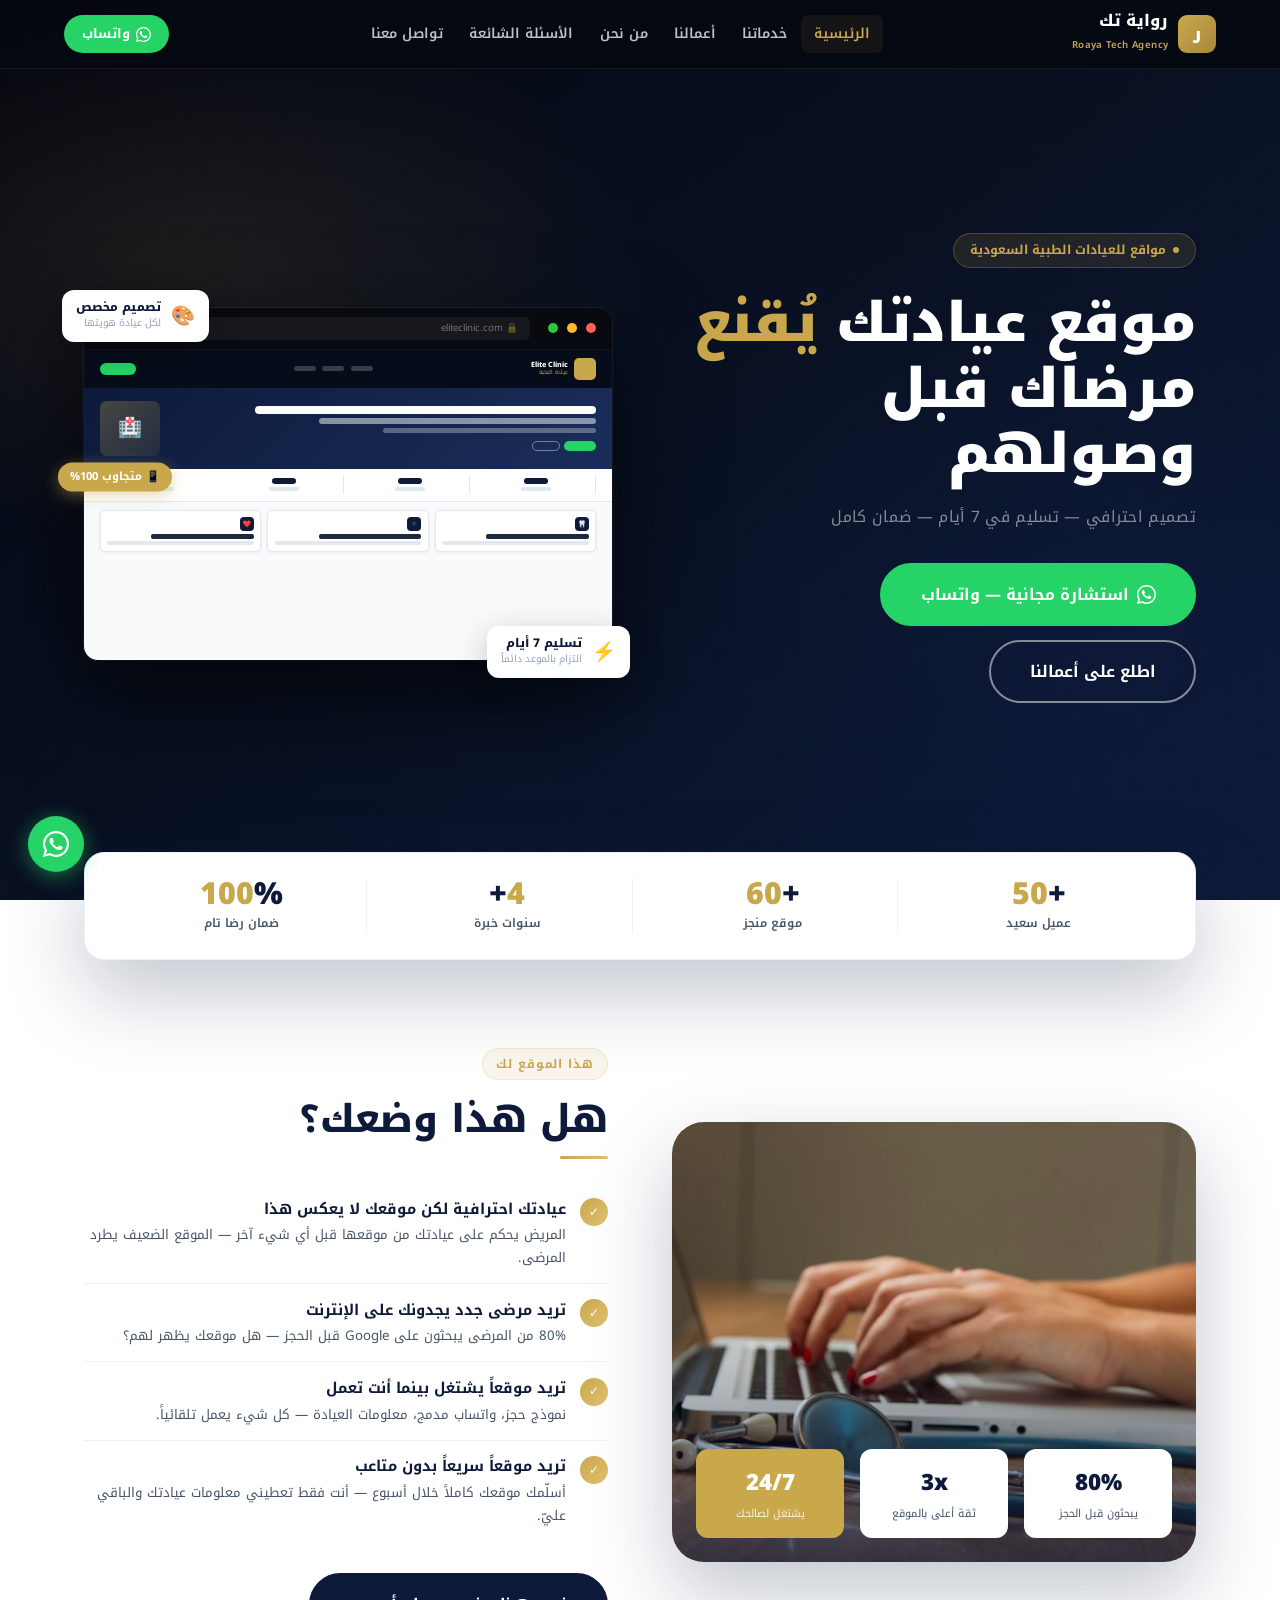
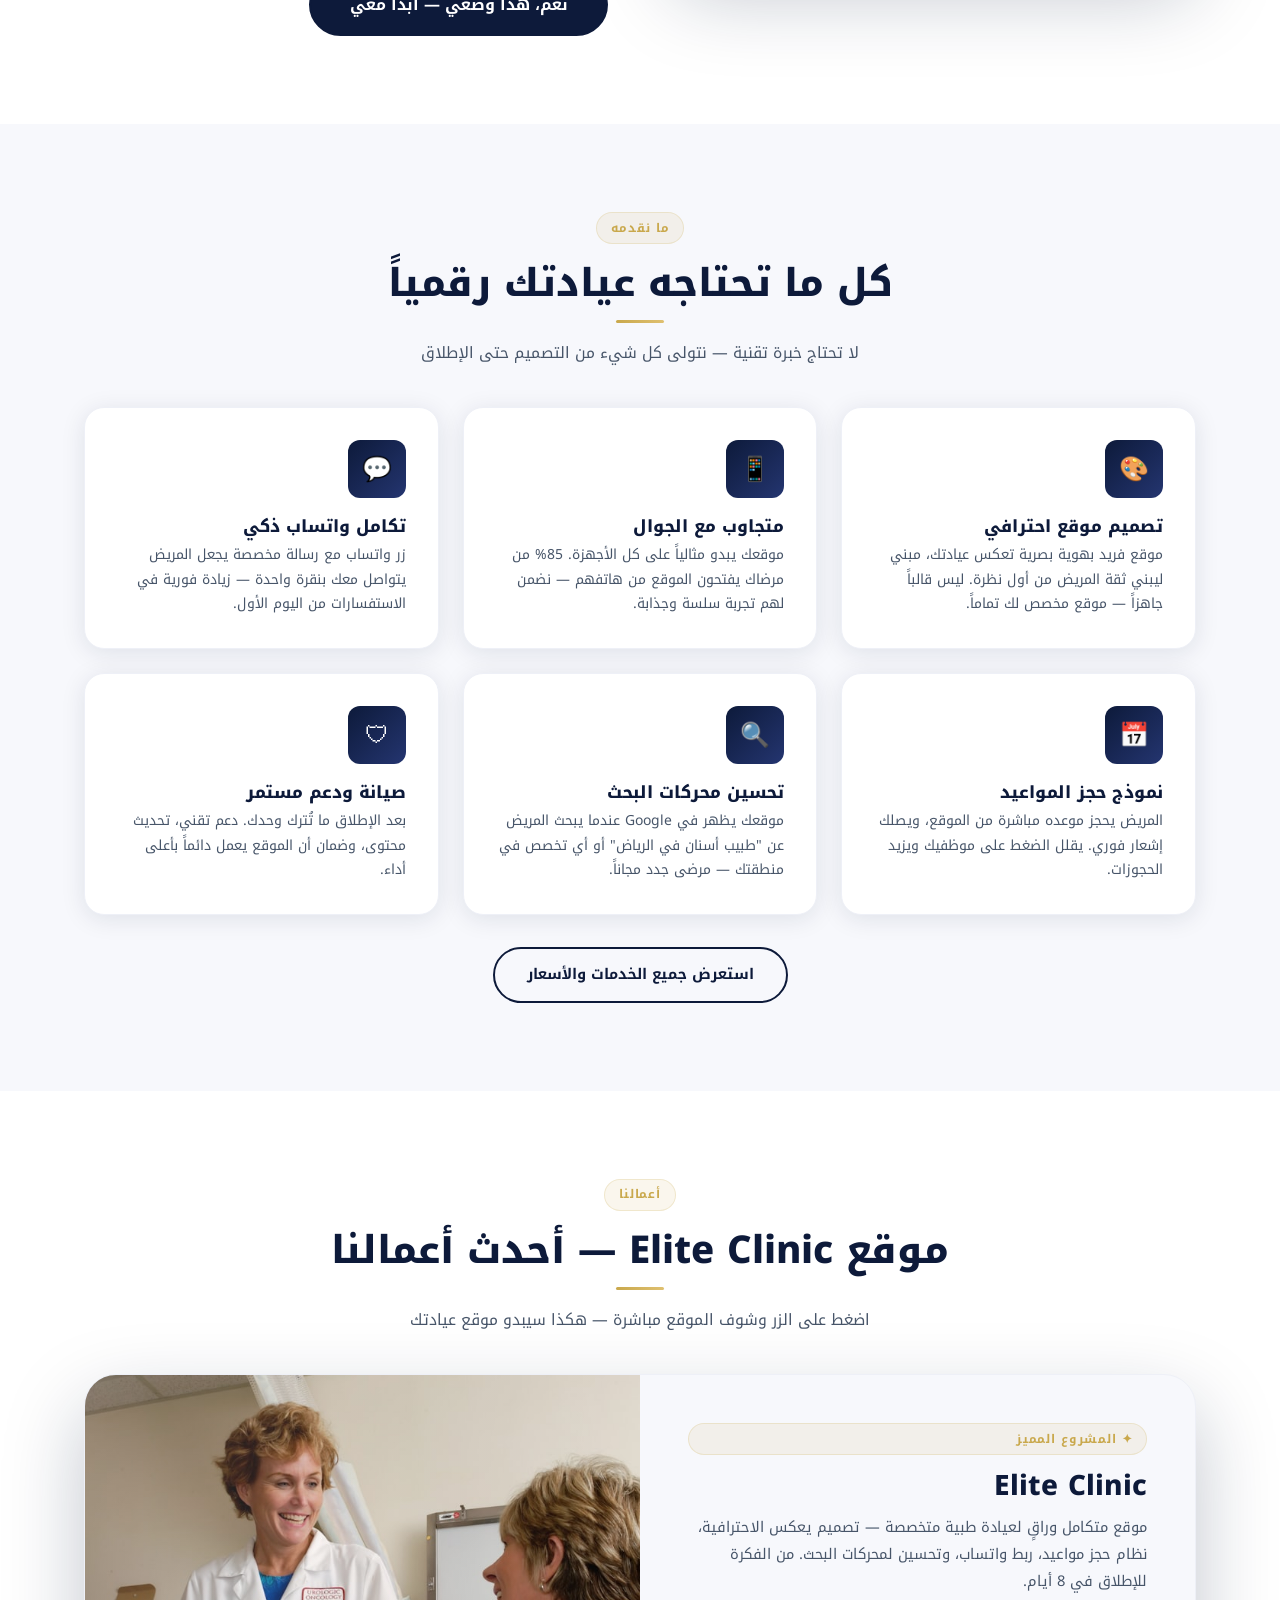
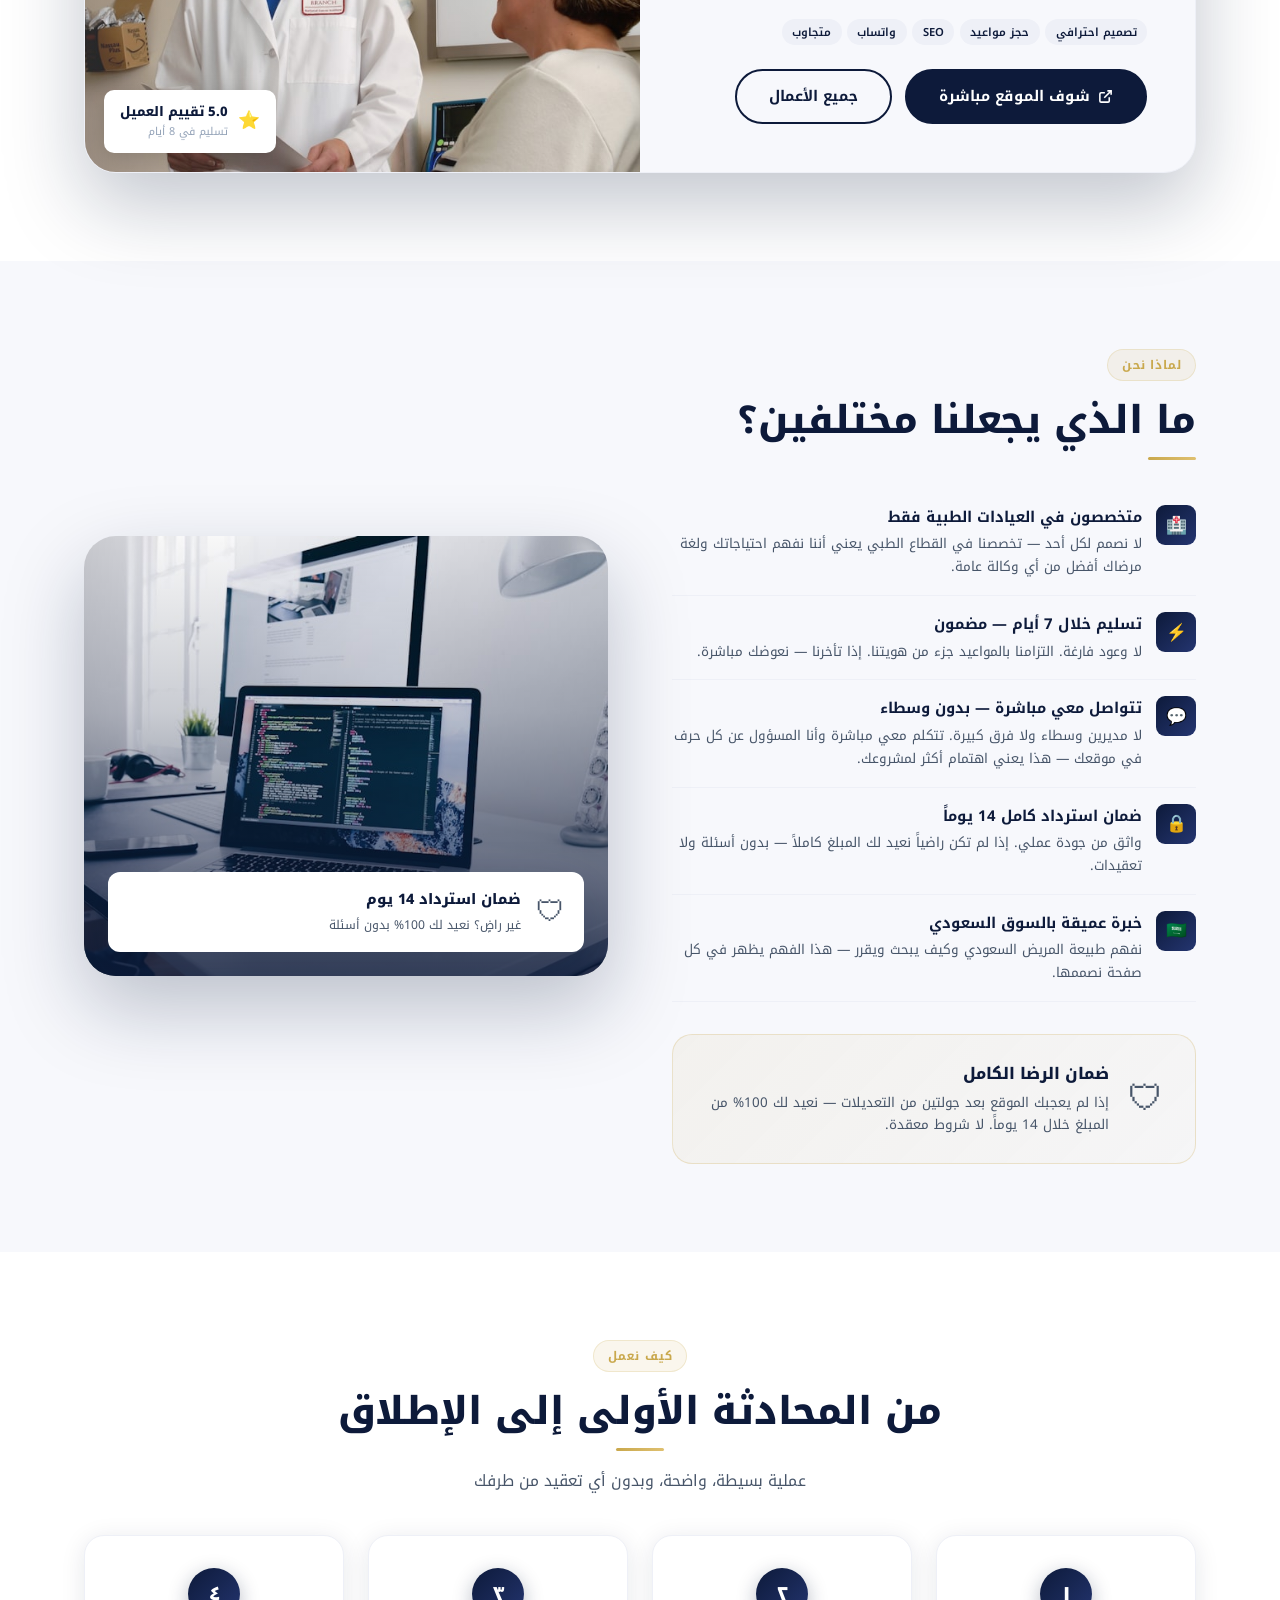
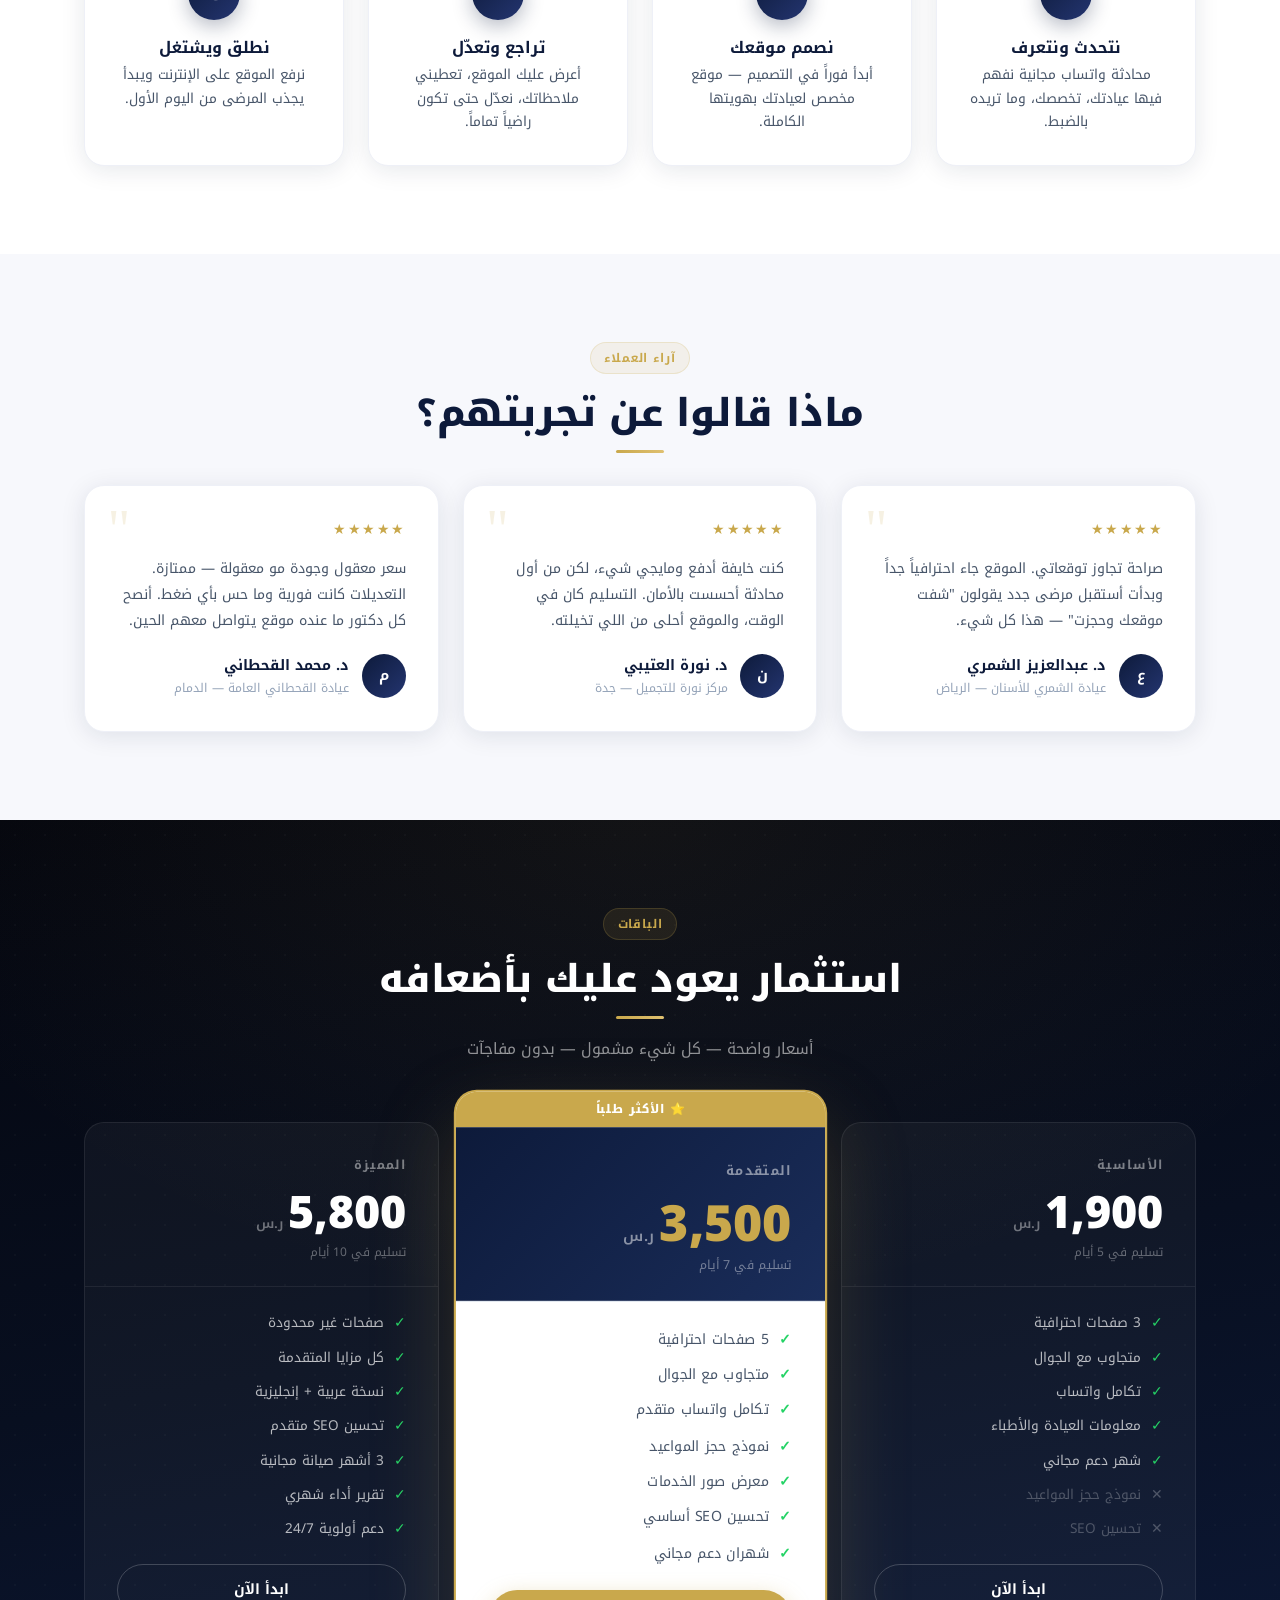
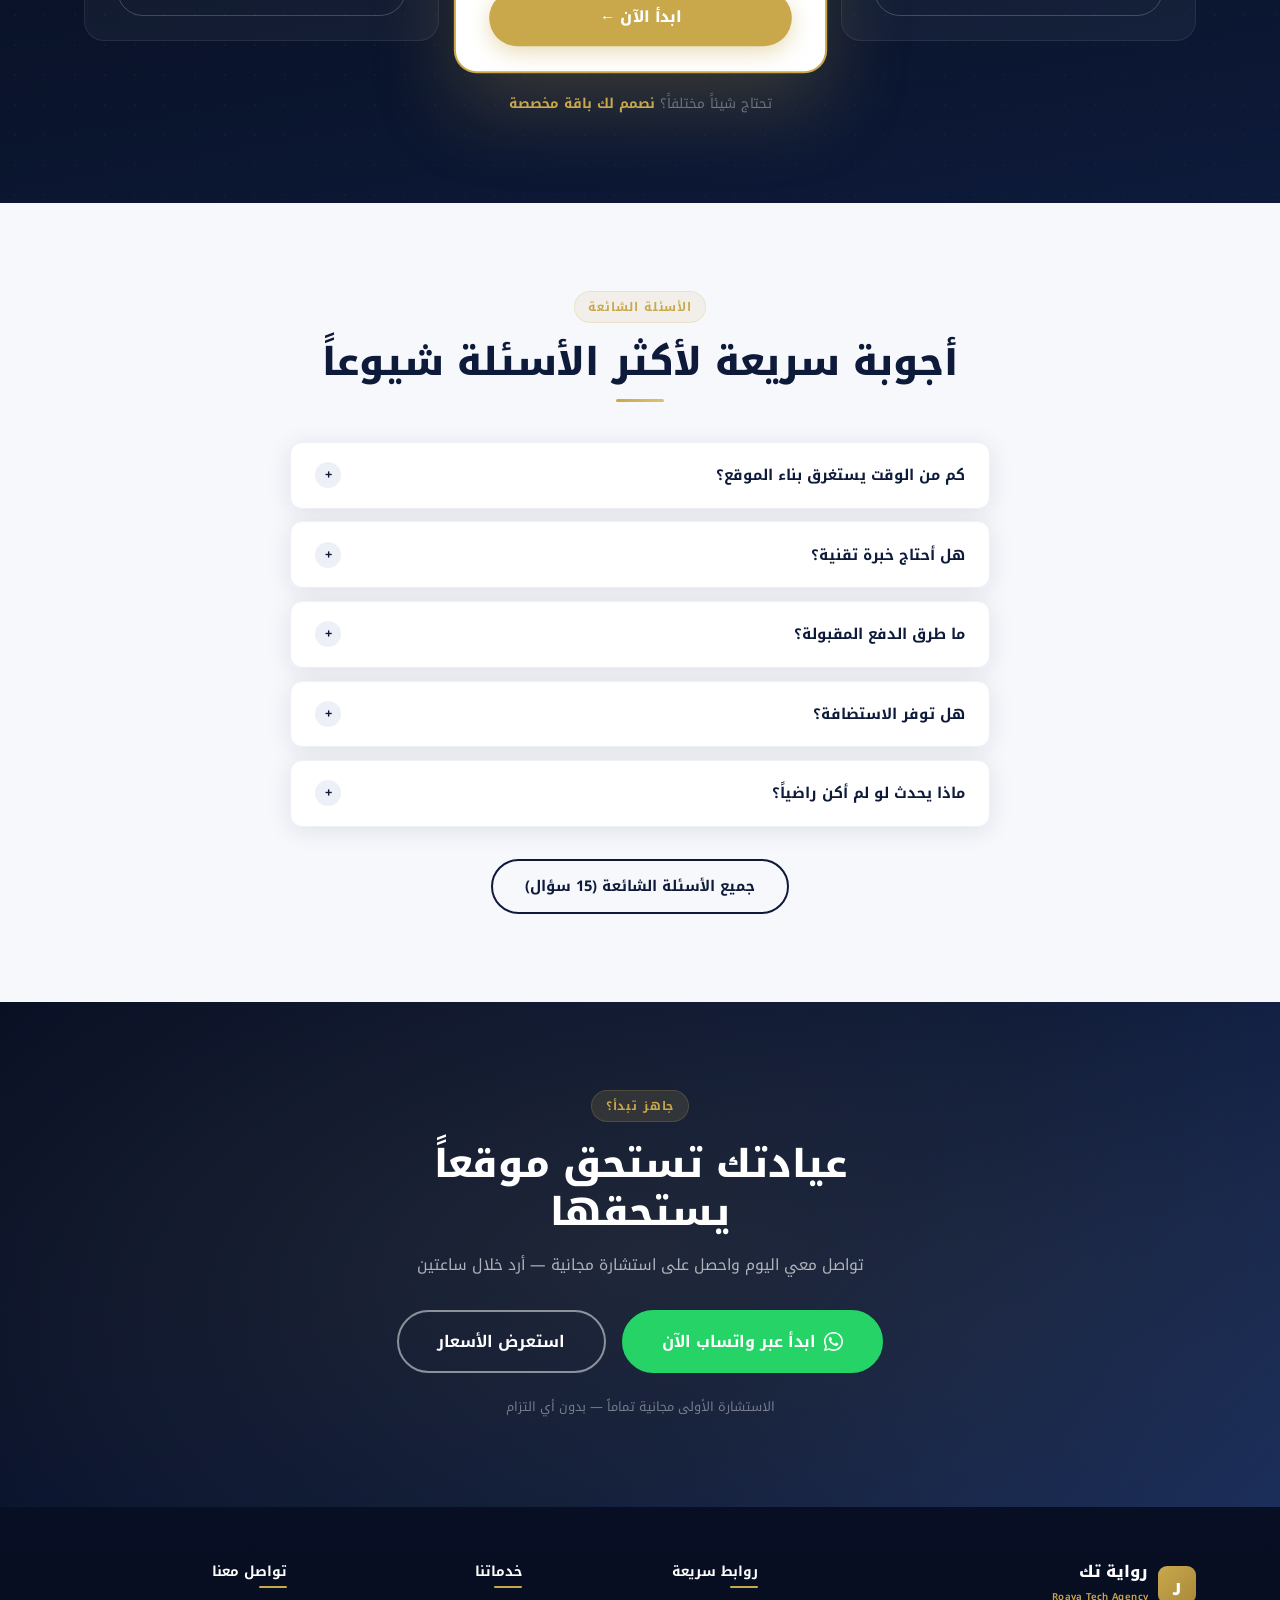
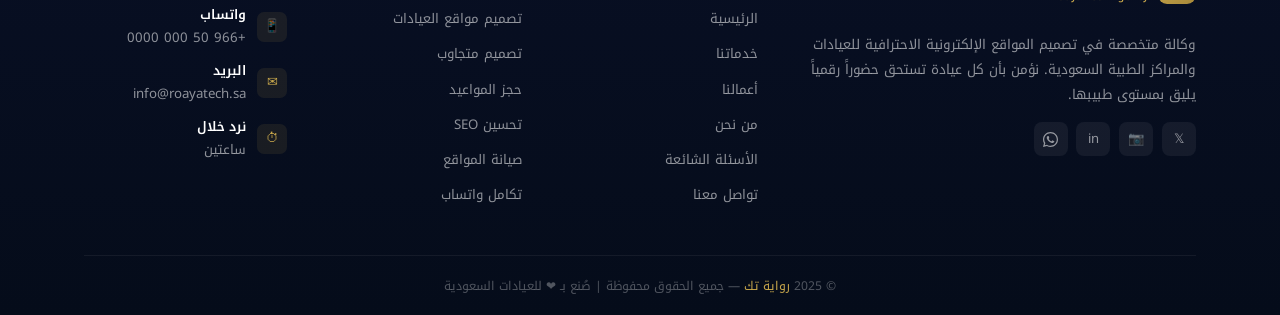
==== commit 703ef948: "redesign: pricing section dark bg, new prices 1900/3500/5800, featured card glows gold Co-authored-b" ====
--- a/index.html
+++ b/index.html
@@ -724,89 +724,102 @@
 </section>
 
 <!-- ═══ PRICING ═══════════════════════════════════════════════ -->
-<section class="section">
-  <div class="container">
+<section style="background:linear-gradient(170deg,#04060e 0%,#080f20 50%,#0d1a3a 100%);padding:88px 0;position:relative;overflow:hidden;">
+  <div style="position:absolute;inset:0;background:radial-gradient(ellipse 60% 50% at 50% 0%,rgba(201,168,76,.07),transparent);pointer-events:none;"></div>
+  <div style="position:absolute;inset:0;background-image:radial-gradient(rgba(255,255,255,.025) 1px,transparent 1px);background-size:30px 30px;pointer-events:none;"></div>
+  <div class="container" style="position:relative;">
     <div class="text-center" data-aos="fade-up">
-      <span class="eyebrow">الأسعار</span>
-      <h2 class="section-title">أسعار واضحة — بدون مفاجآت</h2>
+      <span class="eyebrow">الباقات</span>
+      <h2 class="section-title" style="color:white;">استثمار يعود عليك بأضعافه</h2>
       <span class="gold-line"></span>
-      <p class="section-sub mt2">كل ما هو مذكور مشمول في السعر. لا رسوم خفية، لا إضافات مفاجئة</p>
-    </div>
-    <div class="pricing-grid" style="display:grid;grid-template-columns:repeat(3,1fr);gap:1.75rem;align-items:start;" data-aos="fade-up">
+      <p class="section-sub mt2" style="color:rgba(255,255,255,.55);">أسعار واضحة — كل شيء مشمول — بدون مفاجآت</p>
+    </div>
+
+    <div class="pricing-grid" style="display:grid;grid-template-columns:repeat(3,1fr);gap:1.5rem;align-items:center;" data-aos="fade-up">
+
       <!-- Basic -->
-      <div class="price-card">
-        <div class="price-head">
-          <div class="price-name">الأساسية</div>
-          <div class="price-amount"><sub>ر.س </sub>1,500</div>
-          <div class="price-note">تسليم في 5 أيام</div>
-        </div>
-        <div class="price-body">
-          <div class="price-feat"><span class="y">✓</span> 3 صفحات احترافية</div>
-          <div class="price-feat"><span class="y">✓</span> تصميم متجاوب مع الجوال</div>
-          <div class="price-feat"><span class="y">✓</span> زر واتساب</div>
-          <div class="price-feat"><span class="y">✓</span> معلومات العيادة والأطباء</div>
-          <div class="price-feat"><span class="y">✓</span> شهر دعم مجاني</div>
-          <div class="price-feat"><span class="n">✕</span> نموذج حجز المواعيد</div>
-          <div class="price-feat"><span class="n">✕</span> تحسين SEO</div>
-          <div class="price-feat"><span class="n">✕</span> معرض صور</div>
-        </div>
-        <div class="price-foot">
-          <a href="https://wa.me/966500000000?text=أريد الباقة الأساسية" target="_blank" class="btn btn-outline">ابدأ الآن</a>
-        </div>
-      </div>
-
-      <!-- Standard -->
-      <div class="price-card featured">
-        <div class="price-badge">⭐ الأكثر طلباً</div>
-        <div class="price-head">
-          <div class="price-name">المتقدمة</div>
-          <div class="price-amount"><sub>ر.س </sub>2,800</div>
-          <div class="price-note">تسليم في 7 أيام</div>
-        </div>
-        <div class="price-body">
-          <div class="price-feat"><span class="y">✓</span> 5 صفحات احترافية</div>
-          <div class="price-feat"><span class="y">✓</span> تصميم متجاوب مع الجوال</div>
-          <div class="price-feat"><span class="y">✓</span> تكامل واتساب متقدم</div>
-          <div class="price-feat"><span class="y">✓</span> نموذج حجز المواعيد</div>
-          <div class="price-feat"><span class="y">✓</span> معرض صور الخدمات</div>
-          <div class="price-feat"><span class="y">✓</span> تحسين SEO أساسي</div>
-          <div class="price-feat"><span class="y">✓</span> شهران دعم مجاني</div>
-          <div class="price-feat"><span class="n">✕</span> نسخة إنجليزية</div>
-        </div>
-        <div class="price-foot">
-          <a href="https://wa.me/966500000000?text=أريد الباقة المتقدمة" target="_blank" class="btn btn-gold">ابدأ الآن</a>
+      <div style="background:rgba(255,255,255,.04);border:1px solid rgba(255,255,255,.08);border-radius:20px;overflow:hidden;transition:.3s;" onmouseover="this.style.background='rgba(255,255,255,.07)'" onmouseout="this.style.background='rgba(255,255,255,.04)'">
+        <div style="padding:2rem 2rem 1.5rem;border-bottom:1px solid rgba(255,255,255,.07);">
+          <div style="font-size:.78rem;font-weight:700;color:rgba(255,255,255,.45);letter-spacing:.08em;text-transform:uppercase;margin-bottom:1rem;">الأساسية</div>
+          <div style="display:flex;align-items:baseline;gap:.3rem;margin-bottom:.3rem;">
+            <span style="font-size:2.8rem;font-weight:900;color:white;line-height:1;">1,900</span>
+            <span style="font-size:.85rem;color:rgba(255,255,255,.4);font-weight:600;">ر.س</span>
+          </div>
+          <div style="font-size:.75rem;color:rgba(255,255,255,.35);">تسليم في 5 أيام</div>
+        </div>
+        <div style="padding:1.5rem 2rem;">
+          <div style="display:flex;flex-direction:column;gap:.7rem;margin-bottom:1.5rem;">
+            <div style="display:flex;gap:.6rem;font-size:.85rem;color:rgba(255,255,255,.7);"><span style="color:#25D366;flex-shrink:0;">✓</span> 3 صفحات احترافية</div>
+            <div style="display:flex;gap:.6rem;font-size:.85rem;color:rgba(255,255,255,.7);"><span style="color:#25D366;flex-shrink:0;">✓</span> متجاوب مع الجوال</div>
+            <div style="display:flex;gap:.6rem;font-size:.85rem;color:rgba(255,255,255,.7);"><span style="color:#25D366;flex-shrink:0;">✓</span> تكامل واتساب</div>
+            <div style="display:flex;gap:.6rem;font-size:.85rem;color:rgba(255,255,255,.7);"><span style="color:#25D366;flex-shrink:0;">✓</span> معلومات العيادة والأطباء</div>
+            <div style="display:flex;gap:.6rem;font-size:.85rem;color:rgba(255,255,255,.7);"><span style="color:#25D366;flex-shrink:0;">✓</span> شهر دعم مجاني</div>
+            <div style="display:flex;gap:.6rem;font-size:.85rem;color:rgba(255,255,255,.25);"><span style="flex-shrink:0;">✕</span> نموذج حجز المواعيد</div>
+            <div style="display:flex;gap:.6rem;font-size:.85rem;color:rgba(255,255,255,.25);"><span style="flex-shrink:0;">✕</span> تحسين SEO</div>
+          </div>
+          <a href="https://wa.me/966500000000?text=أريد الباقة الأساسية 1900 ريال" target="_blank" style="display:flex;align-items:center;justify-content:center;width:100%;padding:.8rem;border-radius:50px;border:1px solid rgba(255,255,255,.2);color:white;font-size:.88rem;font-weight:700;font-family:inherit;text-decoration:none;transition:.25s;" onmouseover="this.style.background='rgba(255,255,255,.1)'" onmouseout="this.style.background='transparent'">ابدأ الآن</a>
+        </div>
+      </div>
+
+      <!-- Featured -->
+      <div style="background:white;border-radius:20px;overflow:hidden;box-shadow:0 0 0 2px var(--gold),0 32px 80px rgba(201,168,76,.25);transform:scale(1.04);position:relative;">
+        <div style="background:var(--gold);text-align:center;font-size:.72rem;font-weight:800;color:white;padding:.45rem;letter-spacing:.06em;">⭐ الأكثر طلباً</div>
+        <div style="padding:2rem 2rem 1.5rem;border-bottom:1px solid #e2e8f0;background:linear-gradient(135deg,var(--navy),#1a2d5a);">
+          <div style="font-size:.78rem;font-weight:700;color:rgba(255,255,255,.5);letter-spacing:.08em;text-transform:uppercase;margin-bottom:1rem;">المتقدمة</div>
+          <div style="display:flex;align-items:baseline;gap:.3rem;margin-bottom:.3rem;">
+            <span style="font-size:3rem;font-weight:900;color:var(--gold);line-height:1;">3,500</span>
+            <span style="font-size:.9rem;color:rgba(255,255,255,.5);font-weight:600;">ر.س</span>
+          </div>
+          <div style="font-size:.75rem;color:rgba(255,255,255,.4);">تسليم في 7 أيام</div>
+        </div>
+        <div style="padding:1.5rem 2rem;">
+          <div style="display:flex;flex-direction:column;gap:.7rem;margin-bottom:1.5rem;">
+            <div style="display:flex;gap:.6rem;font-size:.85rem;color:var(--text-body);"><span style="color:#25D366;flex-shrink:0;font-weight:700;">✓</span> 5 صفحات احترافية</div>
+            <div style="display:flex;gap:.6rem;font-size:.85rem;color:var(--text-body);"><span style="color:#25D366;flex-shrink:0;font-weight:700;">✓</span> متجاوب مع الجوال</div>
+            <div style="display:flex;gap:.6rem;font-size:.85rem;color:var(--text-body);"><span style="color:#25D366;flex-shrink:0;font-weight:700;">✓</span> تكامل واتساب متقدم</div>
+            <div style="display:flex;gap:.6rem;font-size:.85rem;color:var(--text-body);"><span style="color:#25D366;flex-shrink:0;font-weight:700;">✓</span> نموذج حجز المواعيد</div>
+            <div style="display:flex;gap:.6rem;font-size:.85rem;color:var(--text-body);"><span style="color:#25D366;flex-shrink:0;font-weight:700;">✓</span> معرض صور الخدمات</div>
+            <div style="display:flex;gap:.6rem;font-size:.85rem;color:var(--text-body);"><span style="color:#25D366;flex-shrink:0;font-weight:700;">✓</span> تحسين SEO أساسي</div>
+            <div style="display:flex;gap:.6rem;font-size:.85rem;color:var(--text-body);"><span style="color:#25D366;flex-shrink:0;font-weight:700;">✓</span> شهران دعم مجاني</div>
+          </div>
+          <a href="https://wa.me/966500000000?text=أريد الباقة المتقدمة 3500 ريال" target="_blank" style="display:flex;align-items:center;justify-content:center;width:100%;padding:.9rem;border-radius:50px;background:var(--gold);color:white;font-size:.92rem;font-weight:800;font-family:inherit;text-decoration:none;transition:.25s;box-shadow:0 6px 20px rgba(201,168,76,.4);" onmouseover="this.style.background='var(--gold-dk)'" onmouseout="this.style.background='var(--gold)'">ابدأ الآن ←</a>
         </div>
       </div>
 
       <!-- Premium -->
-      <div class="price-card">
-        <div class="price-head">
-          <div class="price-name">المميزة</div>
-          <div class="price-amount"><sub>ر.س </sub>4,500</div>
-          <div class="price-note">تسليم في 10 أيام</div>
-        </div>
-        <div class="price-body">
-          <div class="price-feat"><span class="y">✓</span> صفحات غير محدودة</div>
-          <div class="price-feat"><span class="y">✓</span> كل مزايا المتقدمة</div>
-          <div class="price-feat"><span class="y">✓</span> نسخة عربية + إنجليزية</div>
-          <div class="price-feat"><span class="y">✓</span> تحسين SEO متقدم</div>
-          <div class="price-feat"><span class="y">✓</span> 3 أشهر صيانة مجانية</div>
-          <div class="price-feat"><span class="y">✓</span> SSL مجاني</div>
-          <div class="price-feat"><span class="y">✓</span> تقرير أداء شهري</div>
-          <div class="price-feat"><span class="y">✓</span> دعم أولوية 24/7</div>
-        </div>
-        <div class="price-foot">
-          <a href="https://wa.me/966500000000?text=أريد الباقة المميزة" target="_blank" class="btn btn-primary">ابدأ الآن</a>
-        </div>
-      </div>
-    </div>
-    <p class="text-center mt3" style="color:var(--text-body);font-size:.88rem;">
-      تحتاج شيئاً مختلفاً؟ <a href="https://wa.me/966500000000" target="_blank" style="color:var(--navy);font-weight:700;text-decoration:underline;">نصمم لك باقة مخصصة</a>
+      <div style="background:rgba(255,255,255,.04);border:1px solid rgba(255,255,255,.08);border-radius:20px;overflow:hidden;transition:.3s;" onmouseover="this.style.background='rgba(255,255,255,.07)'" onmouseout="this.style.background='rgba(255,255,255,.04)'">
+        <div style="padding:2rem 2rem 1.5rem;border-bottom:1px solid rgba(255,255,255,.07);">
+          <div style="font-size:.78rem;font-weight:700;color:rgba(255,255,255,.45);letter-spacing:.08em;text-transform:uppercase;margin-bottom:1rem;">المميزة</div>
+          <div style="display:flex;align-items:baseline;gap:.3rem;margin-bottom:.3rem;">
+            <span style="font-size:2.8rem;font-weight:900;color:white;line-height:1;">5,800</span>
+            <span style="font-size:.85rem;color:rgba(255,255,255,.4);font-weight:600;">ر.س</span>
+          </div>
+          <div style="font-size:.75rem;color:rgba(255,255,255,.35);">تسليم في 10 أيام</div>
+        </div>
+        <div style="padding:1.5rem 2rem;">
+          <div style="display:flex;flex-direction:column;gap:.7rem;margin-bottom:1.5rem;">
+            <div style="display:flex;gap:.6rem;font-size:.85rem;color:rgba(255,255,255,.7);"><span style="color:#25D366;flex-shrink:0;">✓</span> صفحات غير محدودة</div>
+            <div style="display:flex;gap:.6rem;font-size:.85rem;color:rgba(255,255,255,.7);"><span style="color:#25D366;flex-shrink:0;">✓</span> كل مزايا المتقدمة</div>
+            <div style="display:flex;gap:.6rem;font-size:.85rem;color:rgba(255,255,255,.7);"><span style="color:#25D366;flex-shrink:0;">✓</span> نسخة عربية + إنجليزية</div>
+            <div style="display:flex;gap:.6rem;font-size:.85rem;color:rgba(255,255,255,.7);"><span style="color:#25D366;flex-shrink:0;">✓</span> تحسين SEO متقدم</div>
+            <div style="display:flex;gap:.6rem;font-size:.85rem;color:rgba(255,255,255,.7);"><span style="color:#25D366;flex-shrink:0;">✓</span> 3 أشهر صيانة مجانية</div>
+            <div style="display:flex;gap:.6rem;font-size:.85rem;color:rgba(255,255,255,.7);"><span style="color:#25D366;flex-shrink:0;">✓</span> تقرير أداء شهري</div>
+            <div style="display:flex;gap:.6rem;font-size:.85rem;color:rgba(255,255,255,.7);"><span style="color:#25D366;flex-shrink:0;">✓</span> دعم أولوية 24/7</div>
+          </div>
+          <a href="https://wa.me/966500000000?text=أريد الباقة المميزة 5800 ريال" target="_blank" style="display:flex;align-items:center;justify-content:center;width:100%;padding:.8rem;border-radius:50px;border:1px solid rgba(255,255,255,.2);color:white;font-size:.88rem;font-weight:700;font-family:inherit;text-decoration:none;transition:.25s;" onmouseover="this.style.background='rgba(255,255,255,.1)'" onmouseout="this.style.background='transparent'">ابدأ الآن</a>
+        </div>
+      </div>
+
+    </div>
+
+    <p class="text-center mt4" style="color:rgba(255,255,255,.35);font-size:.85rem;position:relative;">
+      تحتاج شيئاً مختلفاً؟ <a href="https://wa.me/966500000000" target="_blank" style="color:var(--gold);font-weight:700;">نصمم لك باقة مخصصة</a>
     </p>
+
     <style>
     @media(max-width:900px){
       .pricing-grid{grid-template-columns:1fr !important;}
-      .price-card.featured{transform:none !important;}
+      .pricing-grid > div:nth-child(2){transform:none !important;}
     }
     </style>
   </div>
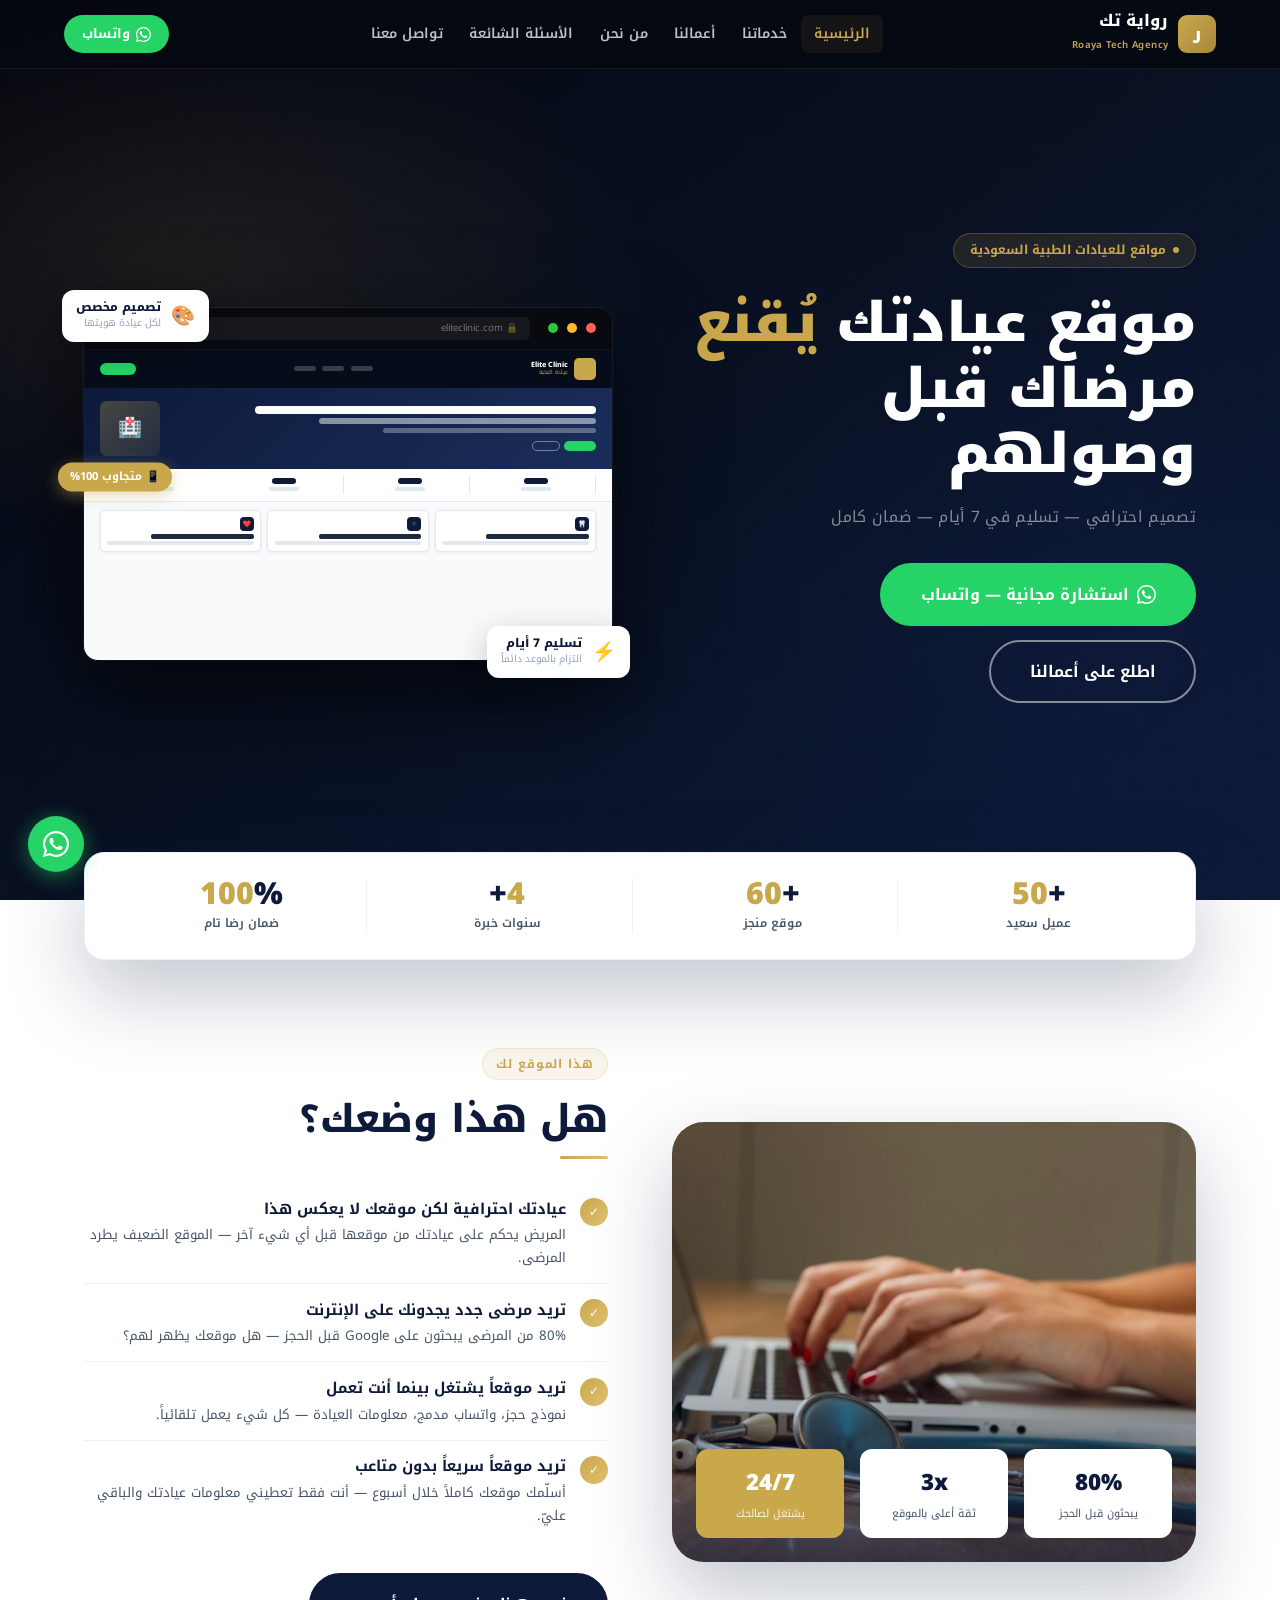
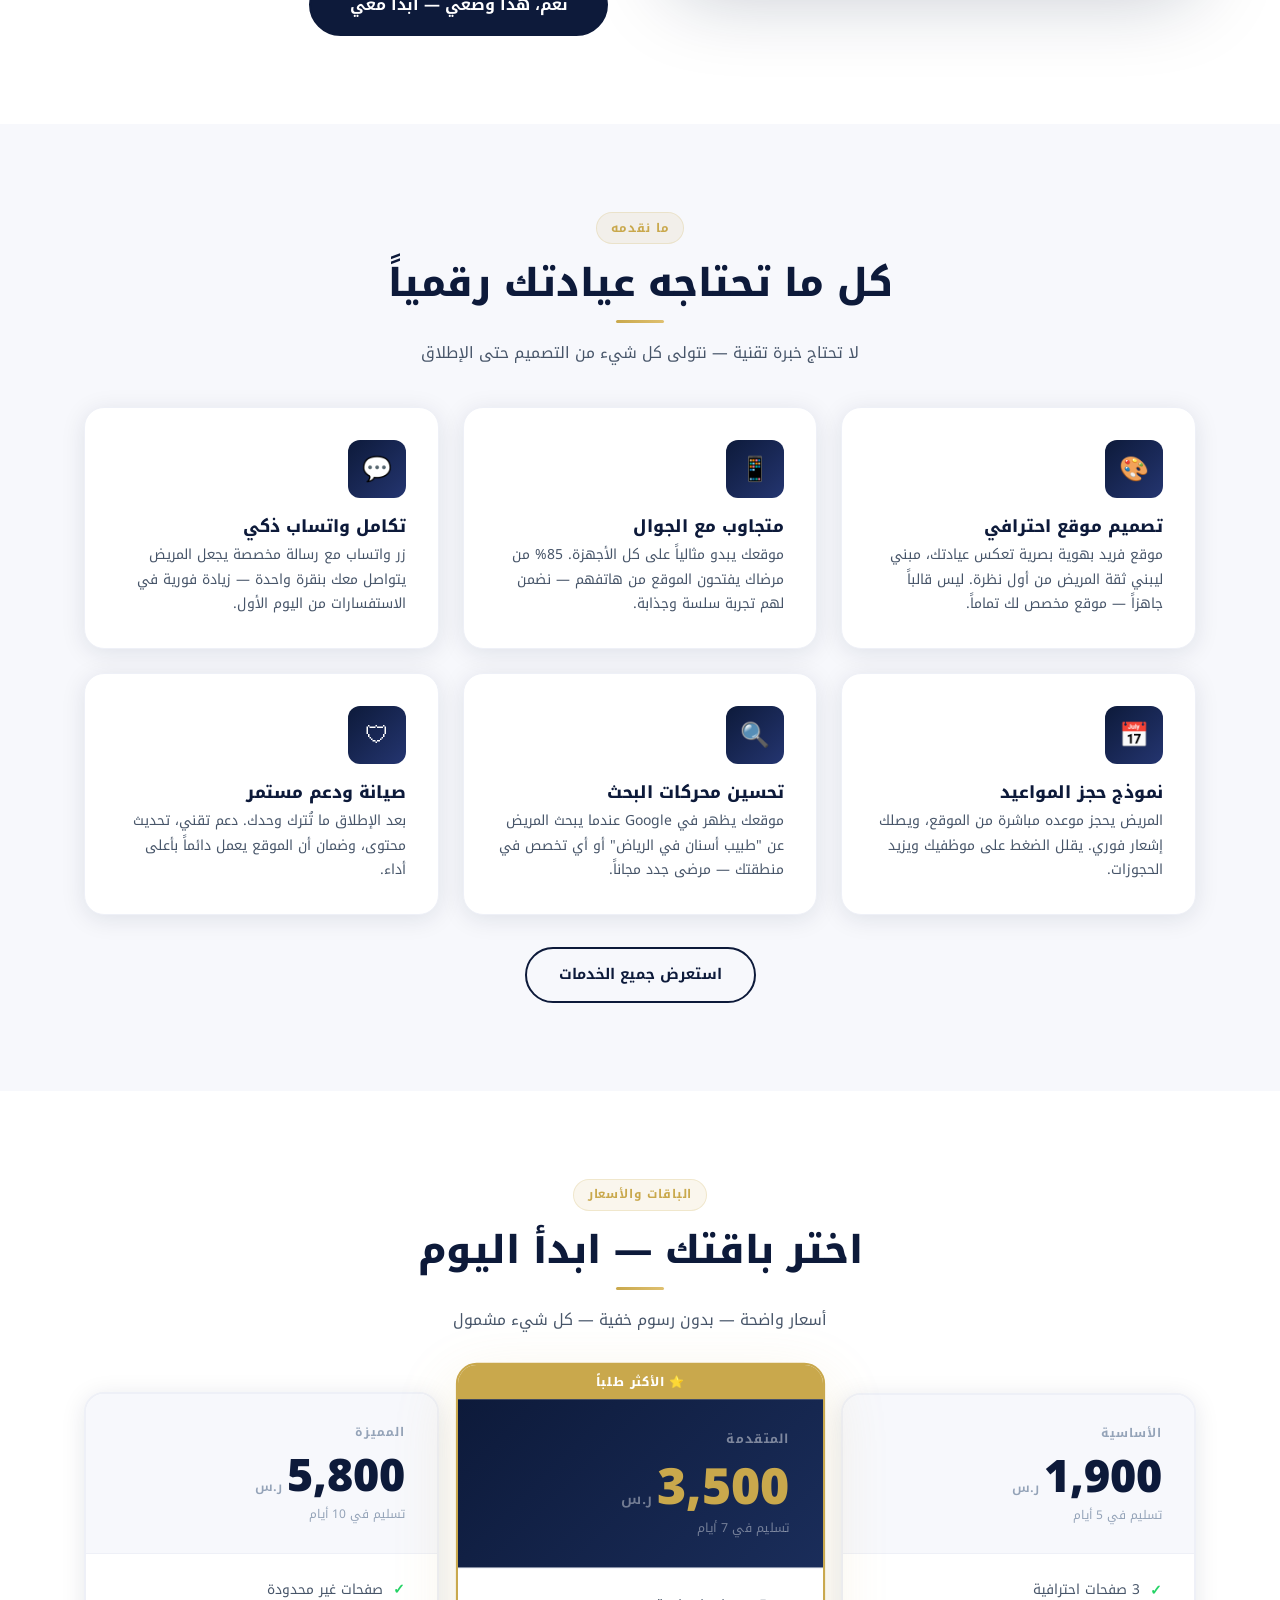
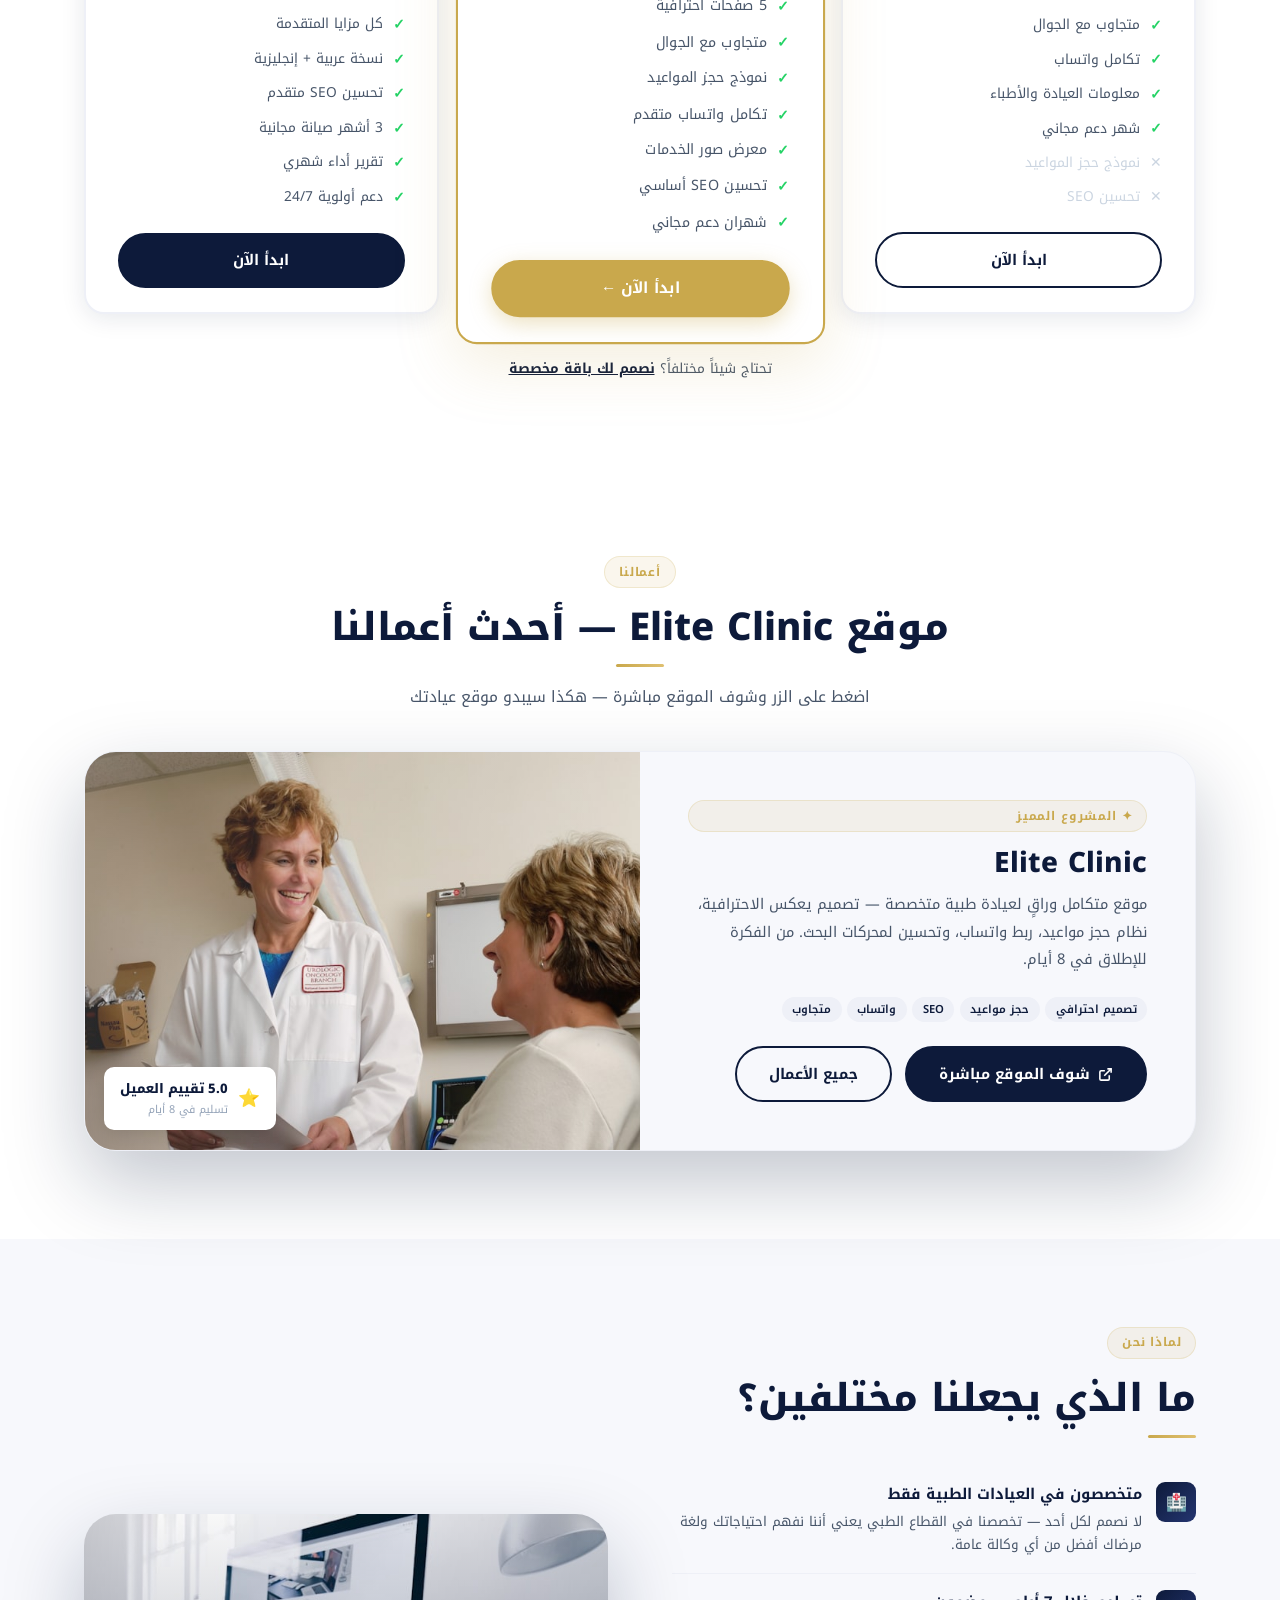
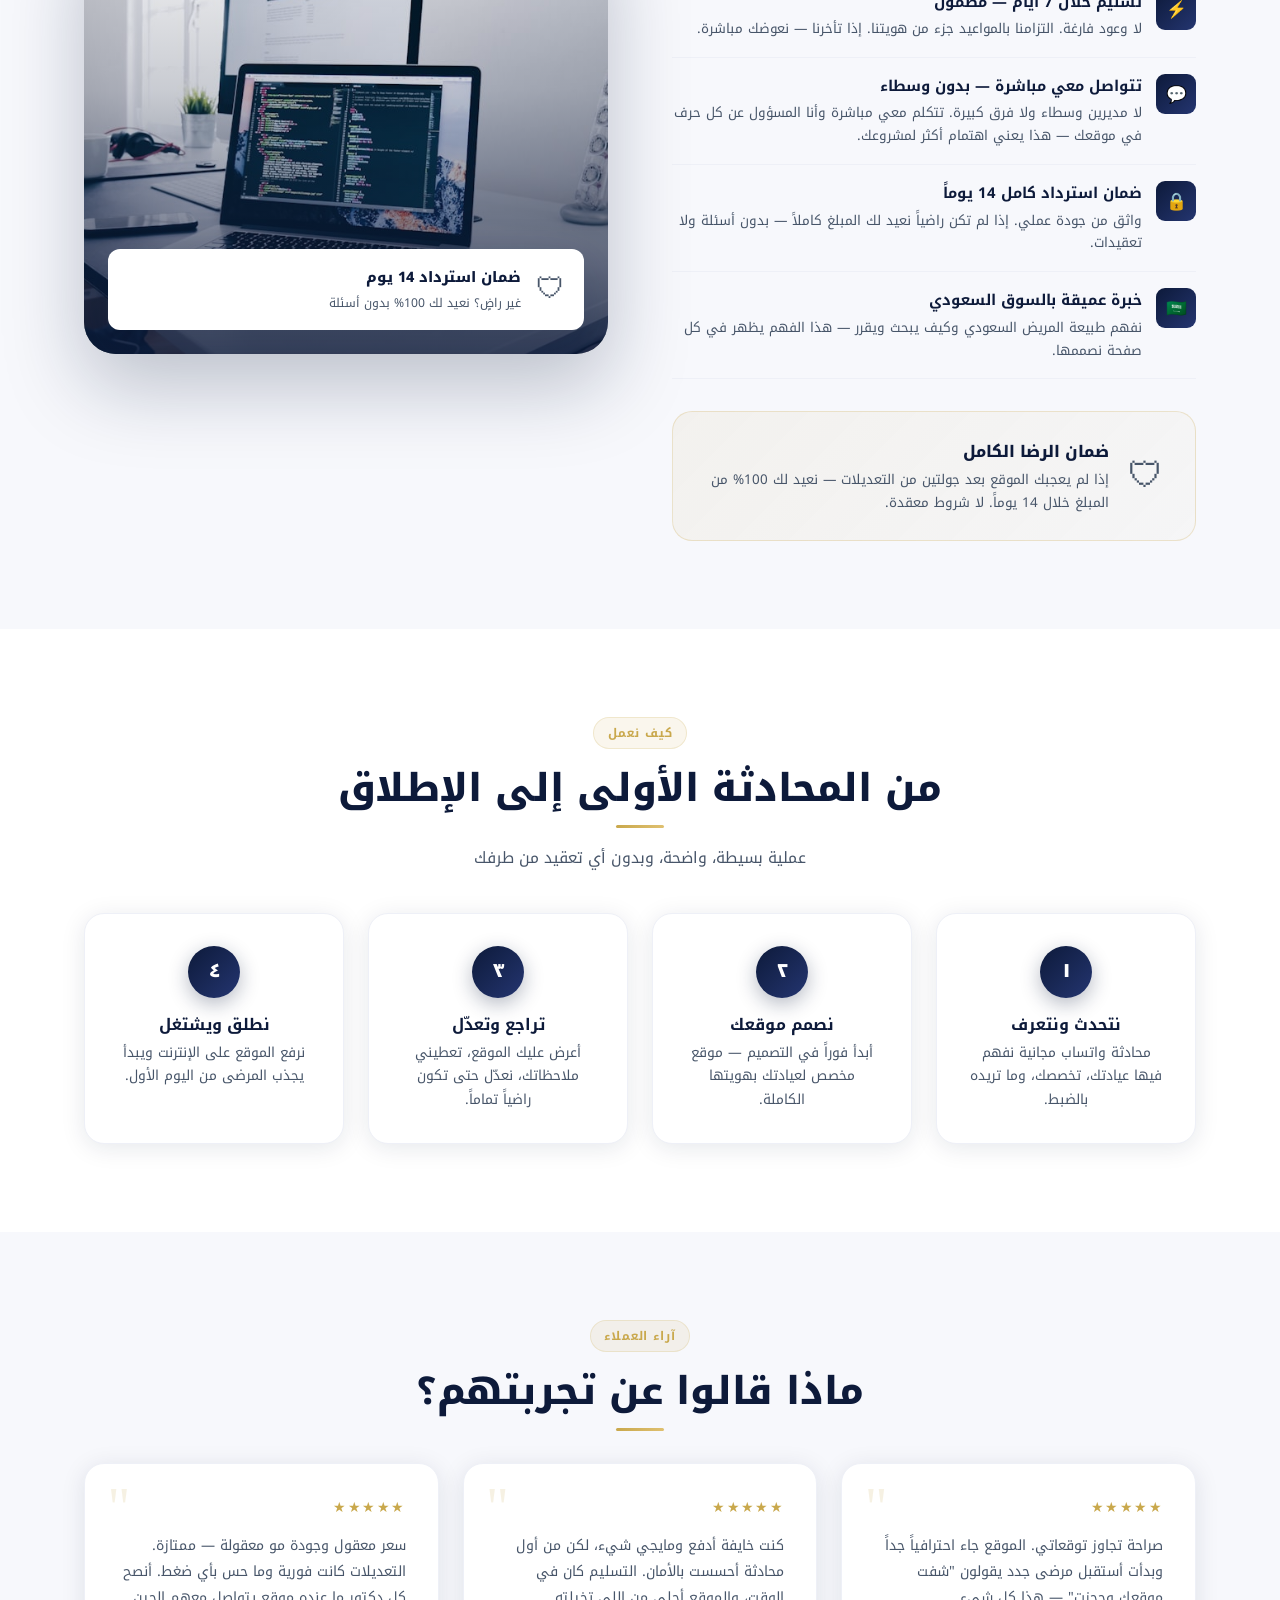
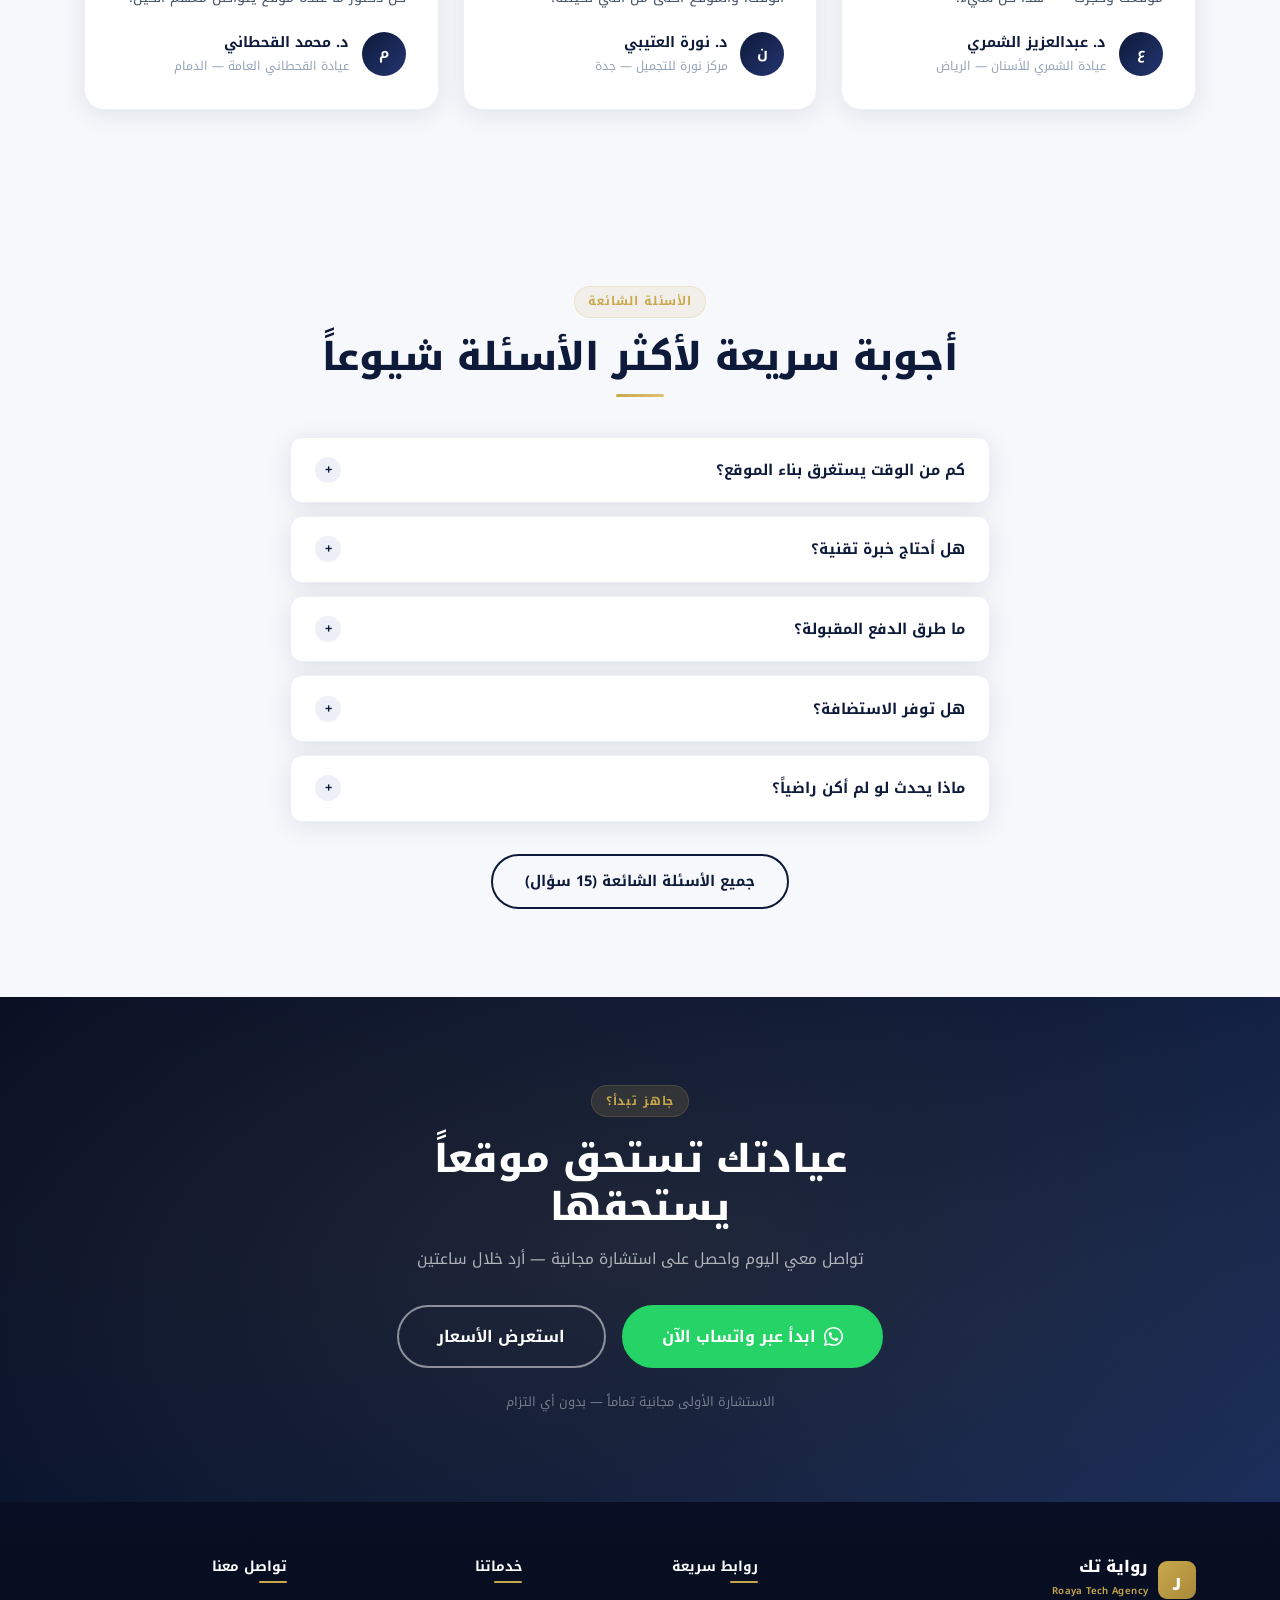
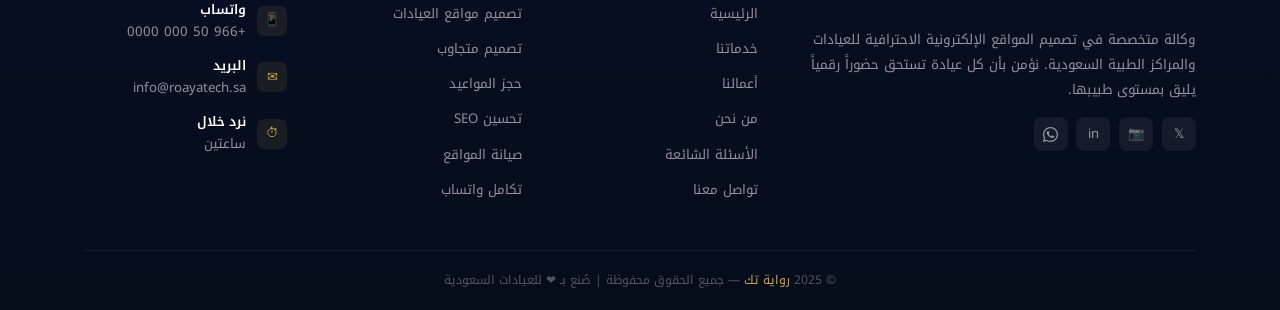
==== commit 330718ac: "fix: move pricing above portfolio, clean white design, featured card gold border Co-authored-by: Cur" ====
--- a/index.html
+++ b/index.html
@@ -517,8 +517,106 @@
       </div>
     </div>
     <div class="text-center mt4">
-      <a href="services.html" class="btn btn-outline">استعرض جميع الخدمات والأسعار</a>
-    </div>
+      <a href="services.html" class="btn btn-outline">استعرض جميع الخدمات</a>
+    </div>
+  </div>
+</section>
+
+<!-- ═══ PRICING ═══════════════════════════════════════════════ -->
+<section class="section">
+  <div class="container">
+    <div class="text-center" data-aos="fade-up">
+      <span class="eyebrow">الباقات والأسعار</span>
+      <h2 class="section-title">اختر باقتك — ابدأ اليوم</h2>
+      <span class="gold-line"></span>
+      <p class="section-sub mt2">أسعار واضحة — بدون رسوم خفية — كل شيء مشمول</p>
+    </div>
+
+    <div class="pricing-grid" style="display:grid;grid-template-columns:repeat(3,1fr);gap:1.5rem;align-items:center;" data-aos="fade-up">
+
+      <!-- Basic -->
+      <div style="background:var(--white);border-radius:20px;border:2px solid var(--gray-lt);overflow:hidden;transition:.3s;box-shadow:var(--shadow);" onmouseover="this.style.boxShadow='var(--shadow-lg)';this.style.transform='translateY(-4px)'" onmouseout="this.style.boxShadow='var(--shadow)';this.style.transform='translateY(0)'">
+        <div style="padding:1.75rem 2rem;border-bottom:1px solid var(--gray-lt);background:var(--off);">
+          <div style="font-size:.75rem;font-weight:700;color:var(--gray-mid);letter-spacing:.08em;text-transform:uppercase;margin-bottom:.8rem;">الأساسية</div>
+          <div style="display:flex;align-items:baseline;gap:.3rem;margin-bottom:.25rem;">
+            <span style="font-size:2.8rem;font-weight:900;color:var(--navy);line-height:1;">1,900</span>
+            <span style="font-size:.82rem;color:var(--gray-mid);font-weight:600;">ر.س</span>
+          </div>
+          <div style="font-size:.75rem;color:var(--gray-mid);">تسليم في 5 أيام</div>
+        </div>
+        <div style="padding:1.5rem 2rem;">
+          <div style="display:flex;flex-direction:column;gap:.65rem;margin-bottom:1.5rem;">
+            <div style="display:flex;gap:.6rem;font-size:.86rem;color:var(--text-body);align-items:flex-start;"><span style="color:var(--green);flex-shrink:0;font-weight:700;margin-top:.05rem;">✓</span>3 صفحات احترافية</div>
+            <div style="display:flex;gap:.6rem;font-size:.86rem;color:var(--text-body);align-items:flex-start;"><span style="color:var(--green);flex-shrink:0;font-weight:700;margin-top:.05rem;">✓</span>متجاوب مع الجوال</div>
+            <div style="display:flex;gap:.6rem;font-size:.86rem;color:var(--text-body);align-items:flex-start;"><span style="color:var(--green);flex-shrink:0;font-weight:700;margin-top:.05rem;">✓</span>تكامل واتساب</div>
+            <div style="display:flex;gap:.6rem;font-size:.86rem;color:var(--text-body);align-items:flex-start;"><span style="color:var(--green);flex-shrink:0;font-weight:700;margin-top:.05rem;">✓</span>معلومات العيادة والأطباء</div>
+            <div style="display:flex;gap:.6rem;font-size:.86rem;color:var(--text-body);align-items:flex-start;"><span style="color:var(--green);flex-shrink:0;font-weight:700;margin-top:.05rem;">✓</span>شهر دعم مجاني</div>
+            <div style="display:flex;gap:.6rem;font-size:.86rem;color:#cbd5e1;align-items:flex-start;"><span style="flex-shrink:0;">✕</span>نموذج حجز المواعيد</div>
+            <div style="display:flex;gap:.6rem;font-size:.86rem;color:#cbd5e1;align-items:flex-start;"><span style="flex-shrink:0;">✕</span>تحسين SEO</div>
+          </div>
+          <a href="https://wa.me/966500000000?text=أريد الباقة الأساسية" target="_blank" class="btn btn-outline w100" style="justify-content:center;">ابدأ الآن</a>
+        </div>
+      </div>
+
+      <!-- Featured -->
+      <div style="background:var(--white);border-radius:20px;border:2px solid var(--gold);overflow:hidden;box-shadow:0 20px 60px rgba(201,168,76,.18);transform:scale(1.04);position:relative;">
+        <div style="background:var(--gold);text-align:center;font-size:.72rem;font-weight:800;color:white;padding:.42rem;letter-spacing:.05em;">⭐ الأكثر طلباً</div>
+        <div style="padding:1.75rem 2rem;border-bottom:1px solid var(--gray-lt);background:linear-gradient(135deg,var(--navy),#1a2d5a);">
+          <div style="font-size:.75rem;font-weight:700;color:rgba(255,255,255,.45);letter-spacing:.08em;text-transform:uppercase;margin-bottom:.8rem;">المتقدمة</div>
+          <div style="display:flex;align-items:baseline;gap:.3rem;margin-bottom:.25rem;">
+            <span style="font-size:3rem;font-weight:900;color:var(--gold);line-height:1;">3,500</span>
+            <span style="font-size:.9rem;color:rgba(255,255,255,.4);font-weight:600;">ر.س</span>
+          </div>
+          <div style="font-size:.75rem;color:rgba(255,255,255,.4);">تسليم في 7 أيام</div>
+        </div>
+        <div style="padding:1.5rem 2rem;">
+          <div style="display:flex;flex-direction:column;gap:.65rem;margin-bottom:1.5rem;">
+            <div style="display:flex;gap:.6rem;font-size:.86rem;color:var(--text-body);align-items:flex-start;"><span style="color:var(--green);flex-shrink:0;font-weight:700;margin-top:.05rem;">✓</span>5 صفحات احترافية</div>
+            <div style="display:flex;gap:.6rem;font-size:.86rem;color:var(--text-body);align-items:flex-start;"><span style="color:var(--green);flex-shrink:0;font-weight:700;margin-top:.05rem;">✓</span>متجاوب مع الجوال</div>
+            <div style="display:flex;gap:.6rem;font-size:.86rem;color:var(--text-body);align-items:flex-start;"><span style="color:var(--green);flex-shrink:0;font-weight:700;margin-top:.05rem;">✓</span>نموذج حجز المواعيد</div>
+            <div style="display:flex;gap:.6rem;font-size:.86rem;color:var(--text-body);align-items:flex-start;"><span style="color:var(--green);flex-shrink:0;font-weight:700;margin-top:.05rem;">✓</span>تكامل واتساب متقدم</div>
+            <div style="display:flex;gap:.6rem;font-size:.86rem;color:var(--text-body);align-items:flex-start;"><span style="color:var(--green);flex-shrink:0;font-weight:700;margin-top:.05rem;">✓</span>معرض صور الخدمات</div>
+            <div style="display:flex;gap:.6rem;font-size:.86rem;color:var(--text-body);align-items:flex-start;"><span style="color:var(--green);flex-shrink:0;font-weight:700;margin-top:.05rem;">✓</span>تحسين SEO أساسي</div>
+            <div style="display:flex;gap:.6rem;font-size:.86rem;color:var(--text-body);align-items:flex-start;"><span style="color:var(--green);flex-shrink:0;font-weight:700;margin-top:.05rem;">✓</span>شهران دعم مجاني</div>
+          </div>
+          <a href="https://wa.me/966500000000?text=أريد الباقة المتقدمة" target="_blank" class="btn btn-gold w100" style="justify-content:center;box-shadow:0 6px 20px rgba(201,168,76,.35);">ابدأ الآن ←</a>
+        </div>
+      </div>
+
+      <!-- Premium -->
+      <div style="background:var(--white);border-radius:20px;border:2px solid var(--gray-lt);overflow:hidden;transition:.3s;box-shadow:var(--shadow);" onmouseover="this.style.boxShadow='var(--shadow-lg)';this.style.transform='translateY(-4px)'" onmouseout="this.style.boxShadow='var(--shadow)';this.style.transform='translateY(0)'">
+        <div style="padding:1.75rem 2rem;border-bottom:1px solid var(--gray-lt);background:var(--off);">
+          <div style="font-size:.75rem;font-weight:700;color:var(--gray-mid);letter-spacing:.08em;text-transform:uppercase;margin-bottom:.8rem;">المميزة</div>
+          <div style="display:flex;align-items:baseline;gap:.3rem;margin-bottom:.25rem;">
+            <span style="font-size:2.8rem;font-weight:900;color:var(--navy);line-height:1;">5,800</span>
+            <span style="font-size:.82rem;color:var(--gray-mid);font-weight:600;">ر.س</span>
+          </div>
+          <div style="font-size:.75rem;color:var(--gray-mid);">تسليم في 10 أيام</div>
+        </div>
+        <div style="padding:1.5rem 2rem;">
+          <div style="display:flex;flex-direction:column;gap:.65rem;margin-bottom:1.5rem;">
+            <div style="display:flex;gap:.6rem;font-size:.86rem;color:var(--text-body);align-items:flex-start;"><span style="color:var(--green);flex-shrink:0;font-weight:700;margin-top:.05rem;">✓</span>صفحات غير محدودة</div>
+            <div style="display:flex;gap:.6rem;font-size:.86rem;color:var(--text-body);align-items:flex-start;"><span style="color:var(--green);flex-shrink:0;font-weight:700;margin-top:.05rem;">✓</span>كل مزايا المتقدمة</div>
+            <div style="display:flex;gap:.6rem;font-size:.86rem;color:var(--text-body);align-items:flex-start;"><span style="color:var(--green);flex-shrink:0;font-weight:700;margin-top:.05rem;">✓</span>نسخة عربية + إنجليزية</div>
+            <div style="display:flex;gap:.6rem;font-size:.86rem;color:var(--text-body);align-items:flex-start;"><span style="color:var(--green);flex-shrink:0;font-weight:700;margin-top:.05rem;">✓</span>تحسين SEO متقدم</div>
+            <div style="display:flex;gap:.6rem;font-size:.86rem;color:var(--text-body);align-items:flex-start;"><span style="color:var(--green);flex-shrink:0;font-weight:700;margin-top:.05rem;">✓</span>3 أشهر صيانة مجانية</div>
+            <div style="display:flex;gap:.6rem;font-size:.86rem;color:var(--text-body);align-items:flex-start;"><span style="color:var(--green);flex-shrink:0;font-weight:700;margin-top:.05rem;">✓</span>تقرير أداء شهري</div>
+            <div style="display:flex;gap:.6rem;font-size:.86rem;color:var(--text-body);align-items:flex-start;"><span style="color:var(--green);flex-shrink:0;font-weight:700;margin-top:.05rem;">✓</span>دعم أولوية 24/7</div>
+          </div>
+          <a href="https://wa.me/966500000000?text=أريد الباقة المميزة" target="_blank" class="btn btn-primary w100" style="justify-content:center;">ابدأ الآن</a>
+        </div>
+      </div>
+
+    </div>
+    <p class="text-center mt3" style="color:var(--text-body);font-size:.86rem;">
+      تحتاج شيئاً مختلفاً؟ <a href="https://wa.me/966500000000" target="_blank" style="color:var(--navy);font-weight:700;text-decoration:underline;">نصمم لك باقة مخصصة</a>
+    </p>
+    <style>
+    @media(max-width:900px){
+      .pricing-grid{grid-template-columns:1fr !important;}
+      .pricing-grid>div:nth-child(2){transform:none !important;}
+    }
+    </style>
   </div>
 </section>
 
@@ -723,8 +821,8 @@
   </div>
 </section>
 
-<!-- ═══ PRICING ═══════════════════════════════════════════════ -->
-<section style="background:linear-gradient(170deg,#04060e 0%,#080f20 50%,#0d1a3a 100%);padding:88px 0;position:relative;overflow:hidden;">
+<!-- ═══ PRICING OLD - REMOVED ══════════════════════════════ -->
+<section style="display:none;">
   <div style="position:absolute;inset:0;background:radial-gradient(ellipse 60% 50% at 50% 0%,rgba(201,168,76,.07),transparent);pointer-events:none;"></div>
   <div style="position:absolute;inset:0;background-image:radial-gradient(rgba(255,255,255,.025) 1px,transparent 1px);background-size:30px 30px;pointer-events:none;"></div>
   <div class="container" style="position:relative;">
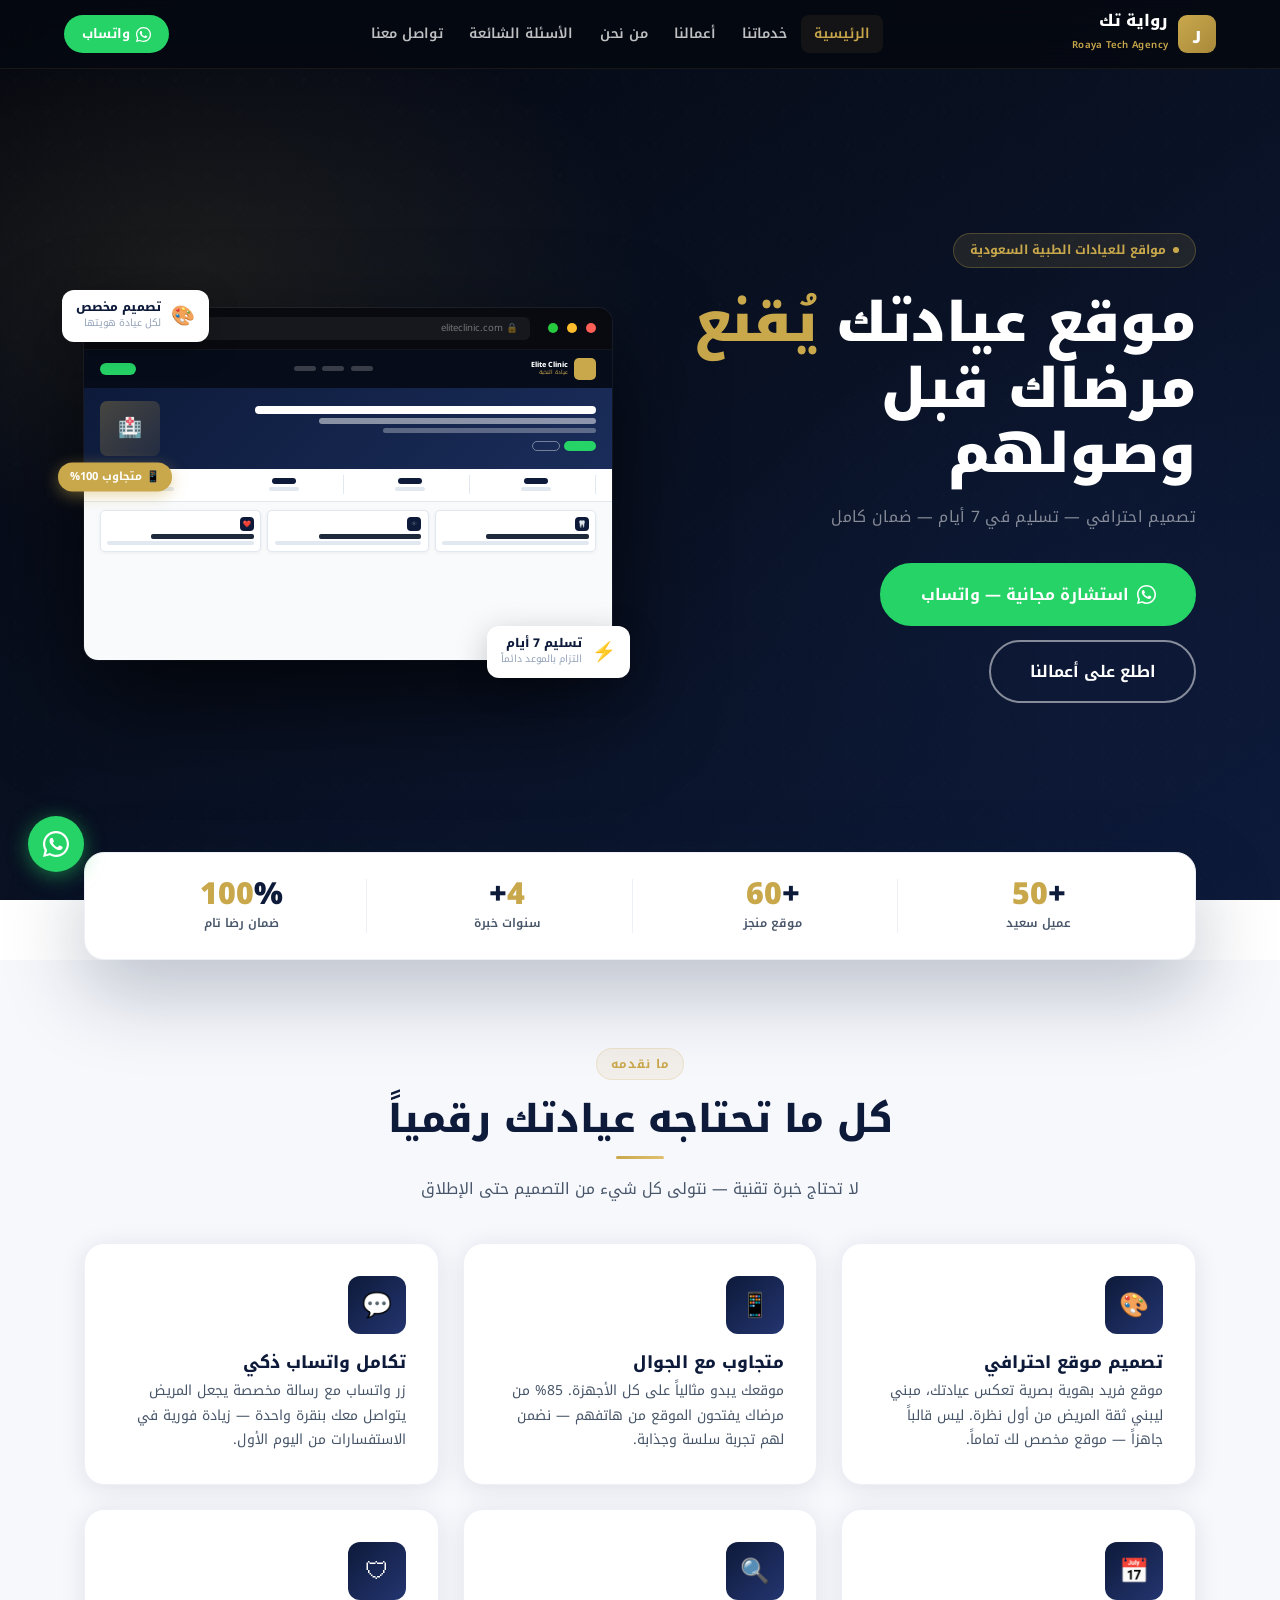
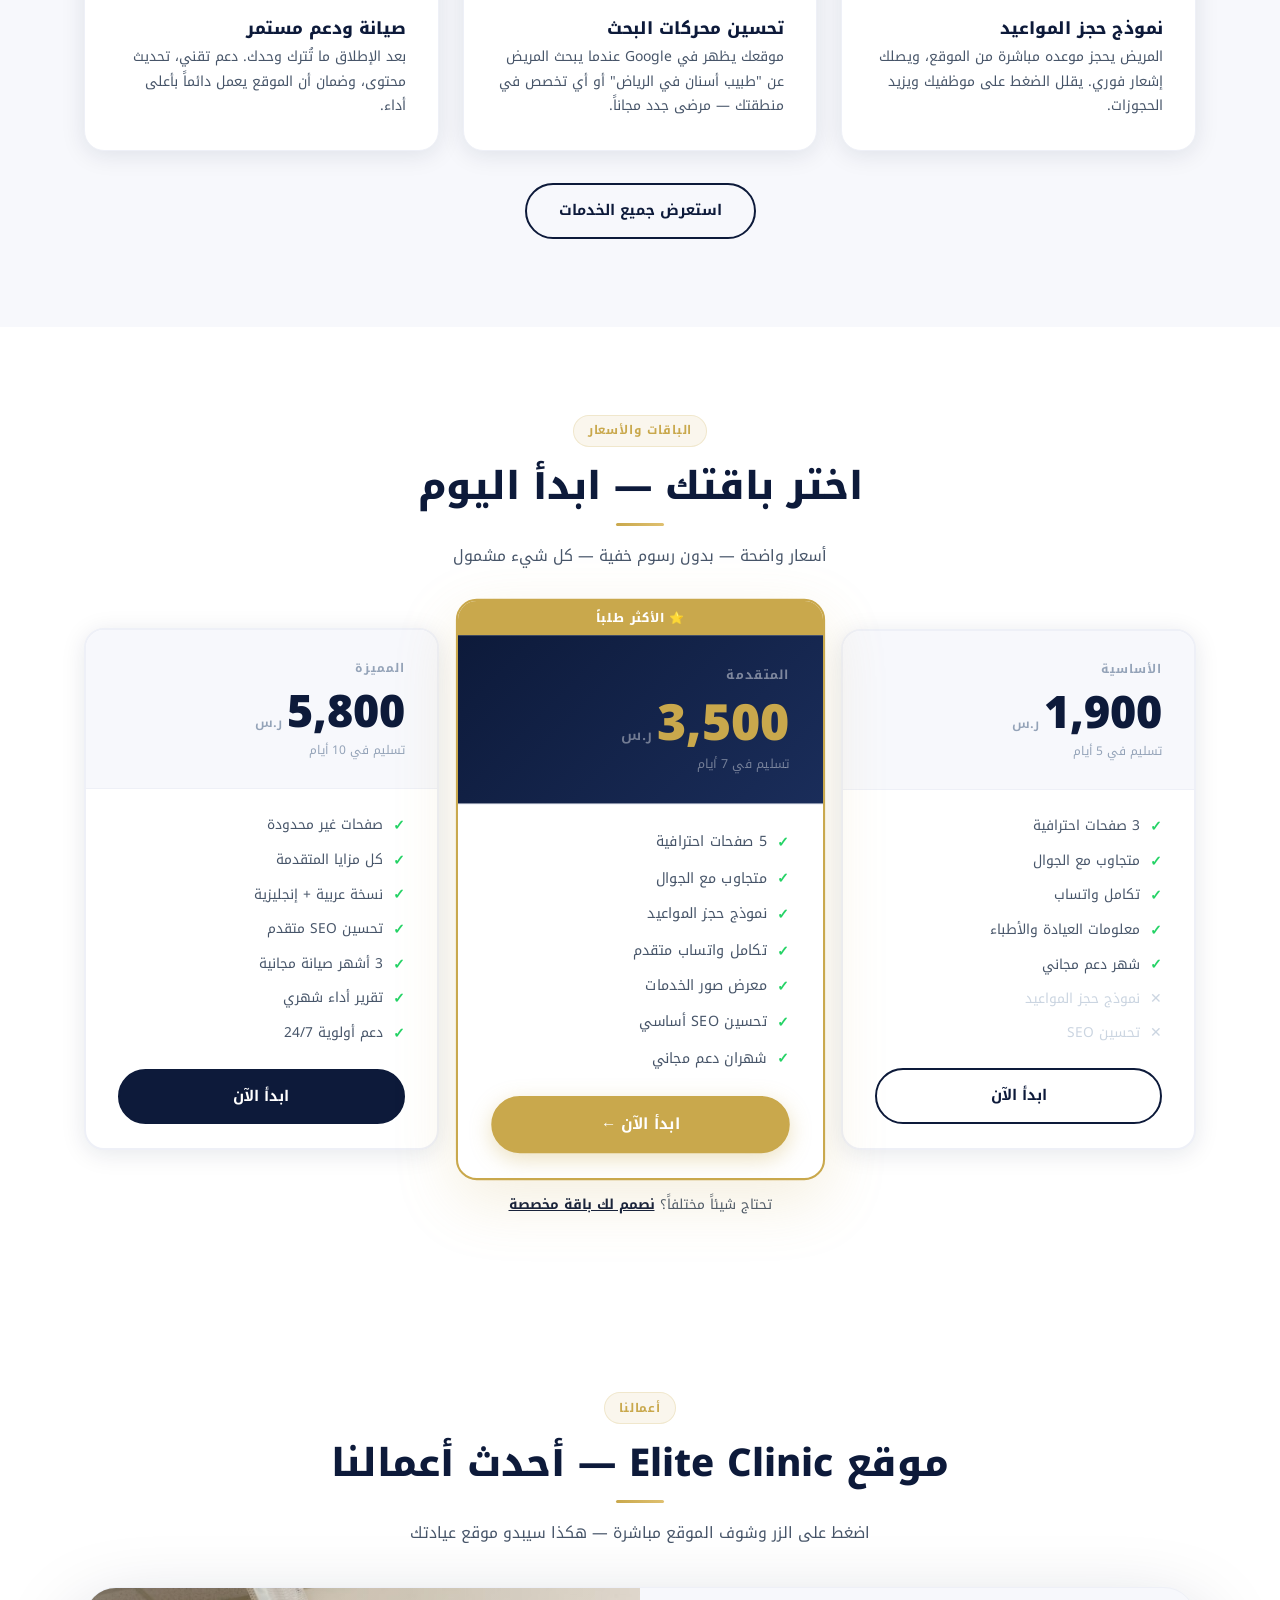
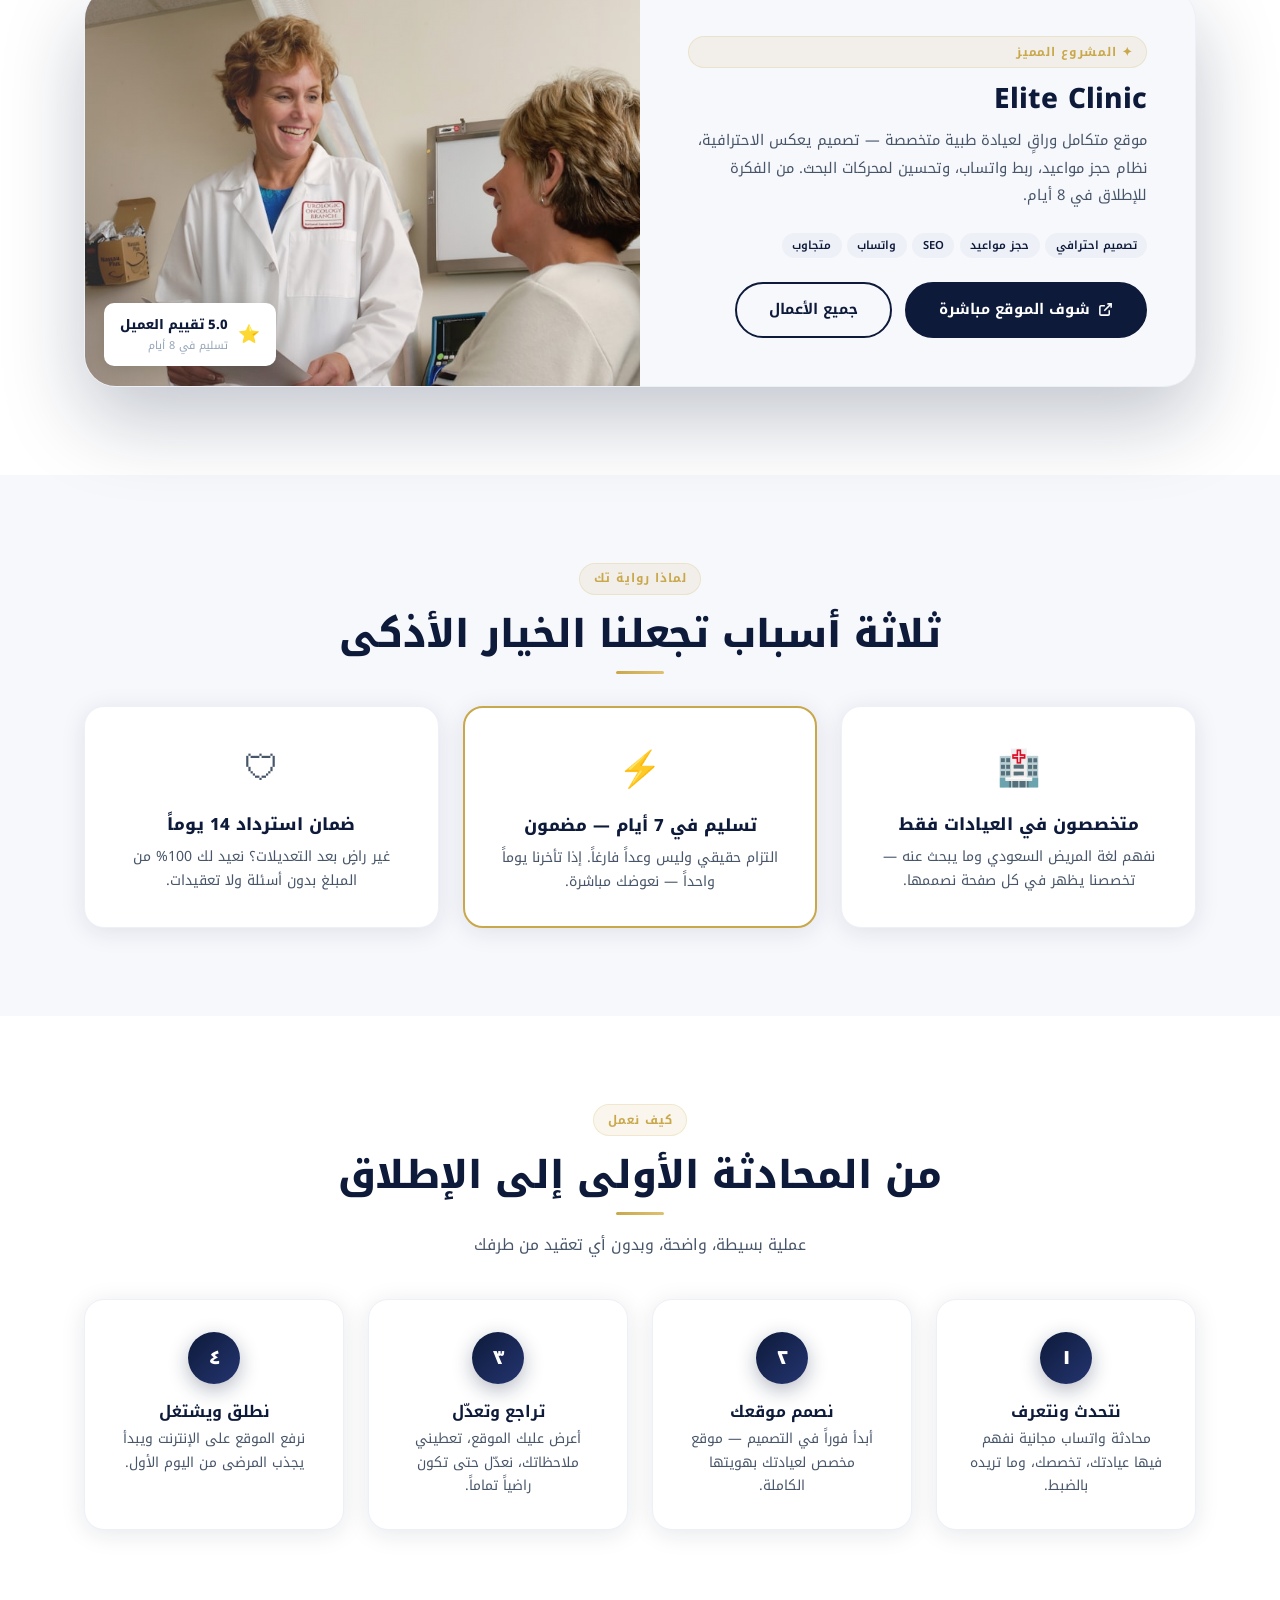
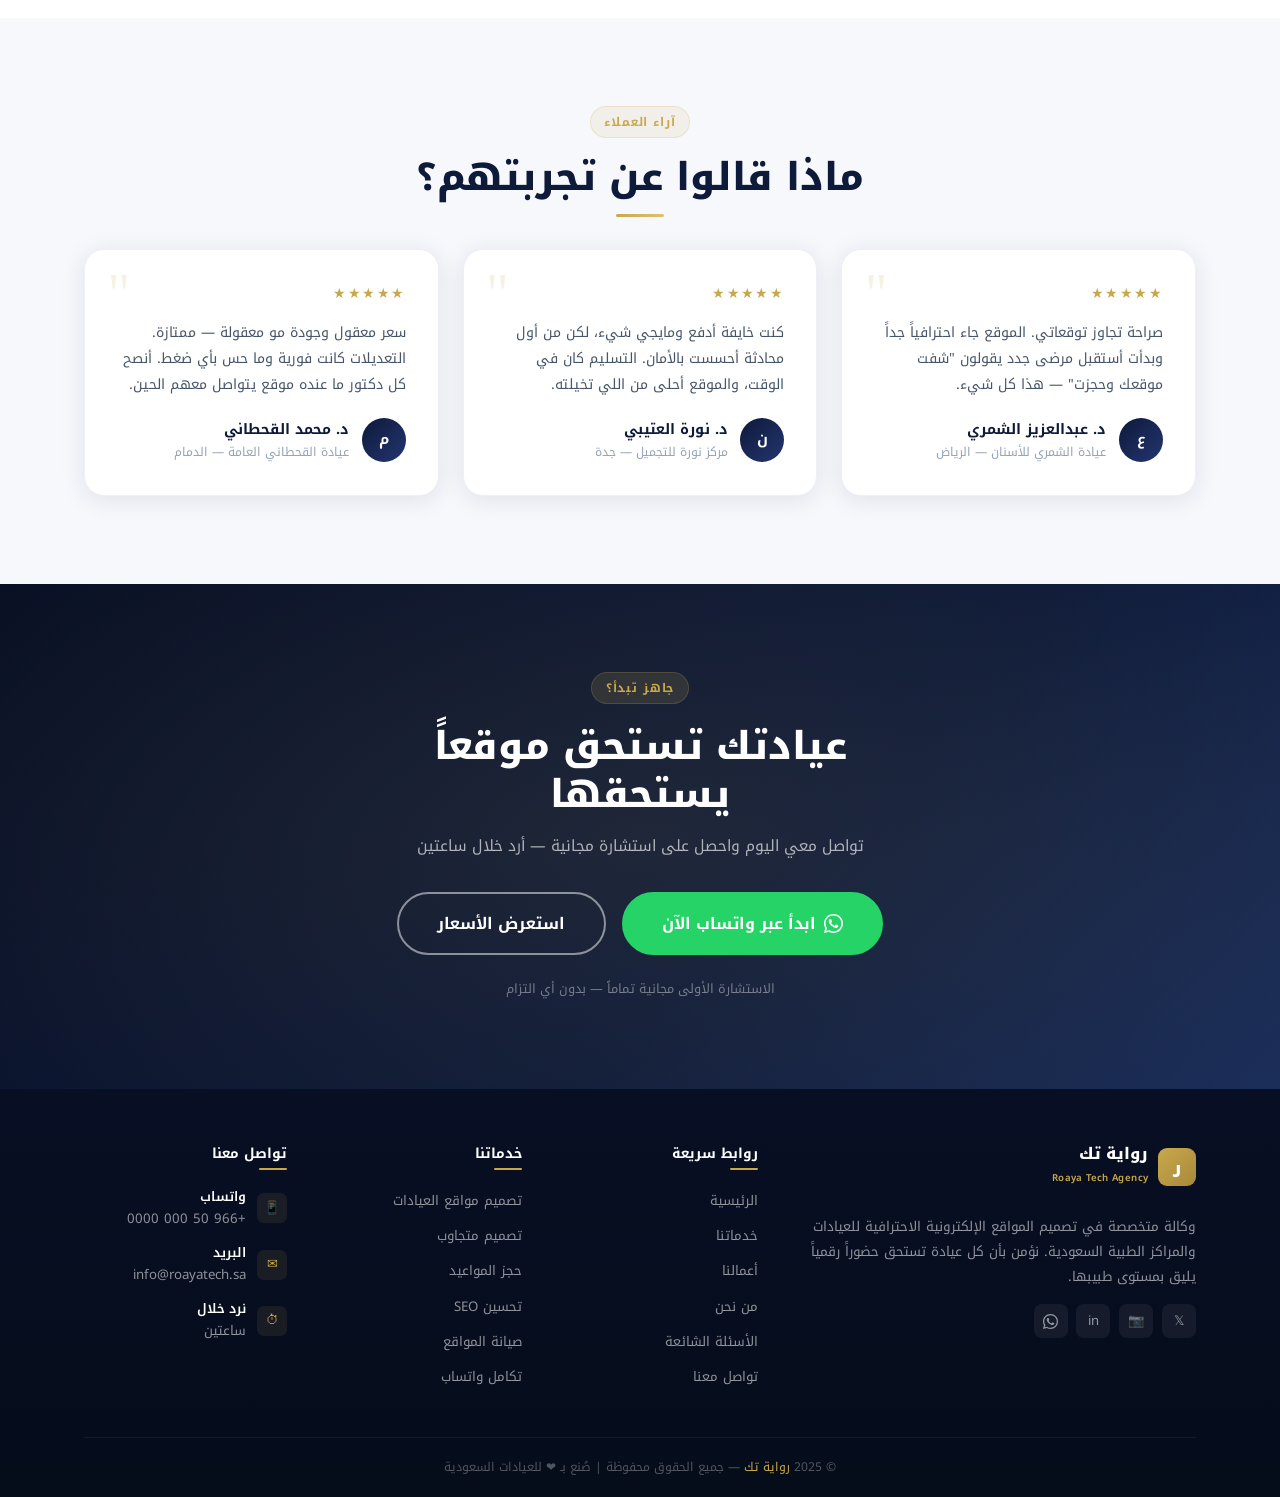
==== commit 822bec16: "trim: remove 2 redundant sections, slim Why Us to 3 cards, delete hidden old pricing Co-authored-by:" ====
--- a/index.html
+++ b/index.html
@@ -408,73 +408,6 @@
   </div>
 </div>
 
-<!-- ═══ WHO IS THIS FOR ═══════════════════════════════════════ -->
-<section class="section">
-  <div class="container">
-    <div class="for-section-grid">
-      <div data-aos="fade-right" style="position:relative;border-radius:var(--radius-xl);overflow:hidden;box-shadow:var(--shadow-xl);">
-        <img src="images/doctor-tablet.jpg" alt="طبيب يتصفح موقع عيادته" style="width:100%;height:440px;object-fit:cover;object-position:center;display:block;" />
-        <div style="position:absolute;inset:0;background:linear-gradient(to top,rgba(13,26,58,.75) 0%,transparent 55%);"></div>
-        <div style="position:absolute;bottom:1.5rem;right:1.5rem;left:1.5rem;display:flex;gap:1rem;">
-          <div style="background:white;border-radius:12px;padding:.9rem 1.2rem;flex:1;text-align:center;box-shadow:var(--shadow);">
-            <div style="font-size:1.4rem;font-weight:900;color:var(--navy);">80%</div>
-            <div style="font-size:.68rem;color:var(--text-body);margin-top:.2rem;">يبحثون قبل الحجز</div>
-          </div>
-          <div style="background:white;border-radius:12px;padding:.9rem 1.2rem;flex:1;text-align:center;box-shadow:var(--shadow);">
-            <div style="font-size:1.4rem;font-weight:900;color:var(--navy);">3x</div>
-            <div style="font-size:.68rem;color:var(--text-body);margin-top:.2rem;">ثقة أعلى بالموقع</div>
-          </div>
-          <div style="background:var(--gold);border-radius:12px;padding:.9rem 1.2rem;flex:1;text-align:center;box-shadow:var(--shadow);">
-            <div style="font-size:1.4rem;font-weight:900;color:white;">24/7</div>
-            <div style="font-size:.68rem;color:rgba(255,255,255,.85);margin-top:.2rem;">يشتغل لصالحك</div>
-          </div>
-        </div>
-      </div>
-
-      <div data-aos="fade-left">
-        <span class="eyebrow">هذا الموقع لك</span>
-        <h2 class="section-title">هل هذا وضعك؟</h2>
-        <span class="gold-line" style="margin:0 0 1.5rem;"></span>
-
-        <div>
-          <div class="check-item">
-            <div class="check-bullet">✓</div>
-            <div>
-              <div class="check-title">عيادتك احترافية لكن موقعك لا يعكس هذا</div>
-              <div class="check-sub">المريض يحكم على عيادتك من موقعها قبل أي شيء آخر — الموقع الضعيف يطرد المرضى.</div>
-            </div>
-          </div>
-          <div class="check-item">
-            <div class="check-bullet">✓</div>
-            <div>
-              <div class="check-title">تريد مرضى جدد يجدونك على الإنترنت</div>
-              <div class="check-sub">80% من المرضى يبحثون على Google قبل الحجز — هل موقعك يظهر لهم؟</div>
-            </div>
-          </div>
-          <div class="check-item">
-            <div class="check-bullet">✓</div>
-            <div>
-              <div class="check-title">تريد موقعاً يشتغل بينما أنت تعمل</div>
-              <div class="check-sub">نموذج حجز، واتساب مدمج، معلومات العيادة — كل شيء يعمل تلقائياً.</div>
-            </div>
-          </div>
-          <div class="check-item">
-            <div class="check-bullet">✓</div>
-            <div>
-              <div class="check-title">تريد موقعاً سريعاً بدون متاعب</div>
-              <div class="check-sub">أسلّمك موقعك كاملاً خلال أسبوع — أنت فقط تعطيني معلومات عيادتك والباقي عليّ.</div>
-            </div>
-          </div>
-        </div>
-
-        <a href="https://wa.me/966500000000?text=نعم، هذا وضعي بالضبط — أريد موقعاً لعيادتي" target="_blank" class="btn btn-primary btn-lg mt4">
-          نعم، هذا وضعي — ابدأ معي
-        </a>
-      </div>
-    </div>
-  </div>
-</section>
-
 <!-- ═══ SERVICES ══════════════════════════════════════════════ -->
 <section class="section section-alt">
   <div class="container">
@@ -679,62 +612,28 @@
 <!-- ═══ WHY US ════════════════════════════════════════════════ -->
 <section class="section section-alt">
   <div class="container">
-    <div style="display:grid;grid-template-columns:1fr 1fr;gap:4rem;align-items:center;" class="why-us-grid">
-      <div data-aos="fade-right">
-        <span class="eyebrow">لماذا نحن</span>
-        <h2 class="section-title" style="text-align:right;">ما الذي يجعلنا مختلفين؟</h2>
-        <span class="gold-line" style="margin:0 0 1.8rem;"></span>
-
-        <div class="why-item">
-          <div class="why-icon">🏥</div>
-          <div><div class="why-title">متخصصون في العيادات الطبية فقط</div><div class="why-text">لا نصمم لكل أحد — تخصصنا في القطاع الطبي يعني أننا نفهم احتياجاتك ولغة مرضاك أفضل من أي وكالة عامة.</div></div>
-        </div>
-        <div class="why-item">
-          <div class="why-icon">⚡</div>
-          <div><div class="why-title">تسليم خلال 7 أيام — مضمون</div><div class="why-text">لا وعود فارغة. التزامنا بالمواعيد جزء من هويتنا. إذا تأخرنا — نعوضك مباشرة.</div></div>
-        </div>
-        <div class="why-item">
-          <div class="why-icon">💬</div>
-          <div><div class="why-title">تتواصل معي مباشرة — بدون وسطاء</div><div class="why-text">لا مديرين وسطاء ولا فرق كبيرة. تتكلم معي مباشرة وأنا المسؤول عن كل حرف في موقعك — هذا يعني اهتمام أكثر لمشروعك.</div></div>
-        </div>
-        <div class="why-item">
-          <div class="why-icon">🔒</div>
-          <div><div class="why-title">ضمان استرداد كامل 14 يوماً</div><div class="why-text">واثق من جودة عملي. إذا لم تكن راضياً نعيد لك المبلغ كاملاً — بدون أسئلة ولا تعقيدات.</div></div>
-        </div>
-        <div class="why-item">
-          <div class="why-icon">🇸🇦</div>
-          <div><div class="why-title">خبرة عميقة بالسوق السعودي</div><div class="why-text">نفهم طبيعة المريض السعودي وكيف يبحث ويقرر — هذا الفهم يظهر في كل صفحة نصممها.</div></div>
-        </div>
-
-        <div class="guarantee-box">
-          <span class="guarantee-icon">🛡</span>
-          <div>
-            <div class="guarantee-title">ضمان الرضا الكامل</div>
-            <div class="guarantee-text">إذا لم يعجبك الموقع بعد جولتين من التعديلات — نعيد لك 100% من المبلغ خلال 14 يوماً. لا شروط معقدة.</div>
-          </div>
-        </div>
-      </div>
-
-      <div data-aos="fade-left" style="position:relative;border-radius:var(--radius-xl);overflow:hidden;box-shadow:var(--shadow-xl);">
-        <img src="images/workspace.jpg" alt="تصميم مواقع احترافية" style="width:100%;height:440px;object-fit:cover;object-position:center;display:block;" />
-        <div style="position:absolute;inset:0;background:linear-gradient(to top,rgba(13,26,58,.8) 0%,rgba(13,26,58,.2) 60%,transparent 100%);"></div>
-        <div style="position:absolute;bottom:1.5rem;right:1.5rem;left:1.5rem;">
-          <div style="background:white;border-radius:12px;padding:1rem 1.2rem;box-shadow:var(--shadow-lg);display:flex;align-items:center;gap:.9rem;">
-            <span style="font-size:1.8rem;flex-shrink:0;">🛡</span>
-            <div>
-              <div style="font-weight:800;color:var(--navy);font-size:.9rem;">ضمان استرداد 14 يوم</div>
-              <div style="font-size:.76rem;color:var(--text-body);margin-top:.15rem;">غير راضٍ؟ نعيد لك 100% بدون أسئلة</div>
-            </div>
-          </div>
-        </div>
-      </div>
-    </div>
-    <style>
-    @media(max-width:768px){
-      .why-us-grid{grid-template-columns:1fr !important;}
-      .why-us-grid>div:last-child img{height:260px !important;}
-    }
-    </style>
+    <div class="text-center" data-aos="fade-up">
+      <span class="eyebrow">لماذا رواية تك</span>
+      <h2 class="section-title">ثلاثة أسباب تجعلنا الخيار الأذكى</h2>
+      <span class="gold-line"></span>
+    </div>
+    <div class="g3 mt4">
+      <div class="card" style="padding:2rem;text-align:center;" data-aos="fade-up" data-aos-delay="0">
+        <div style="font-size:2.2rem;margin-bottom:1rem;">🏥</div>
+        <h3 style="font-size:1.05rem;font-weight:800;color:var(--navy);margin-bottom:.6rem;">متخصصون في العيادات فقط</h3>
+        <p style="font-size:.88rem;color:var(--text-body);line-height:1.7;">نفهم لغة المريض السعودي وما يبحث عنه — تخصصنا يظهر في كل صفحة نصممها.</p>
+      </div>
+      <div class="card" style="padding:2rem;text-align:center;border:2px solid var(--gold);" data-aos="fade-up" data-aos-delay="80">
+        <div style="font-size:2.2rem;margin-bottom:1rem;">⚡</div>
+        <h3 style="font-size:1.05rem;font-weight:800;color:var(--navy);margin-bottom:.6rem;">تسليم في 7 أيام — مضمون</h3>
+        <p style="font-size:.88rem;color:var(--text-body);line-height:1.7;">التزام حقيقي وليس وعداً فارغاً. إذا تأخرنا يوماً واحداً — نعوضك مباشرة.</p>
+      </div>
+      <div class="card" style="padding:2rem;text-align:center;" data-aos="fade-up" data-aos-delay="160">
+        <div style="font-size:2.2rem;margin-bottom:1rem;">🛡</div>
+        <h3 style="font-size:1.05rem;font-weight:800;color:var(--navy);margin-bottom:.6rem;">ضمان استرداد 14 يوماً</h3>
+        <p style="font-size:.88rem;color:var(--text-body);line-height:1.7;">غير راضٍ بعد التعديلات؟ نعيد لك 100% من المبلغ بدون أسئلة ولا تعقيدات.</p>
+      </div>
+    </div>
   </div>
 </section>
 
@@ -817,144 +716,6 @@
           </div>
         </div>
       </div>
-    </div>
-  </div>
-</section>
-
-<!-- ═══ PRICING OLD - REMOVED ══════════════════════════════ -->
-<section style="display:none;">
-  <div style="position:absolute;inset:0;background:radial-gradient(ellipse 60% 50% at 50% 0%,rgba(201,168,76,.07),transparent);pointer-events:none;"></div>
-  <div style="position:absolute;inset:0;background-image:radial-gradient(rgba(255,255,255,.025) 1px,transparent 1px);background-size:30px 30px;pointer-events:none;"></div>
-  <div class="container" style="position:relative;">
-    <div class="text-center" data-aos="fade-up">
-      <span class="eyebrow">الباقات</span>
-      <h2 class="section-title" style="color:white;">استثمار يعود عليك بأضعافه</h2>
-      <span class="gold-line"></span>
-      <p class="section-sub mt2" style="color:rgba(255,255,255,.55);">أسعار واضحة — كل شيء مشمول — بدون مفاجآت</p>
-    </div>
-
-    <div class="pricing-grid" style="display:grid;grid-template-columns:repeat(3,1fr);gap:1.5rem;align-items:center;" data-aos="fade-up">
-
-      <!-- Basic -->
-      <div style="background:rgba(255,255,255,.04);border:1px solid rgba(255,255,255,.08);border-radius:20px;overflow:hidden;transition:.3s;" onmouseover="this.style.background='rgba(255,255,255,.07)'" onmouseout="this.style.background='rgba(255,255,255,.04)'">
-        <div style="padding:2rem 2rem 1.5rem;border-bottom:1px solid rgba(255,255,255,.07);">
-          <div style="font-size:.78rem;font-weight:700;color:rgba(255,255,255,.45);letter-spacing:.08em;text-transform:uppercase;margin-bottom:1rem;">الأساسية</div>
-          <div style="display:flex;align-items:baseline;gap:.3rem;margin-bottom:.3rem;">
-            <span style="font-size:2.8rem;font-weight:900;color:white;line-height:1;">1,900</span>
-            <span style="font-size:.85rem;color:rgba(255,255,255,.4);font-weight:600;">ر.س</span>
-          </div>
-          <div style="font-size:.75rem;color:rgba(255,255,255,.35);">تسليم في 5 أيام</div>
-        </div>
-        <div style="padding:1.5rem 2rem;">
-          <div style="display:flex;flex-direction:column;gap:.7rem;margin-bottom:1.5rem;">
-            <div style="display:flex;gap:.6rem;font-size:.85rem;color:rgba(255,255,255,.7);"><span style="color:#25D366;flex-shrink:0;">✓</span> 3 صفحات احترافية</div>
-            <div style="display:flex;gap:.6rem;font-size:.85rem;color:rgba(255,255,255,.7);"><span style="color:#25D366;flex-shrink:0;">✓</span> متجاوب مع الجوال</div>
-            <div style="display:flex;gap:.6rem;font-size:.85rem;color:rgba(255,255,255,.7);"><span style="color:#25D366;flex-shrink:0;">✓</span> تكامل واتساب</div>
-            <div style="display:flex;gap:.6rem;font-size:.85rem;color:rgba(255,255,255,.7);"><span style="color:#25D366;flex-shrink:0;">✓</span> معلومات العيادة والأطباء</div>
-            <div style="display:flex;gap:.6rem;font-size:.85rem;color:rgba(255,255,255,.7);"><span style="color:#25D366;flex-shrink:0;">✓</span> شهر دعم مجاني</div>
-            <div style="display:flex;gap:.6rem;font-size:.85rem;color:rgba(255,255,255,.25);"><span style="flex-shrink:0;">✕</span> نموذج حجز المواعيد</div>
-            <div style="display:flex;gap:.6rem;font-size:.85rem;color:rgba(255,255,255,.25);"><span style="flex-shrink:0;">✕</span> تحسين SEO</div>
-          </div>
-          <a href="https://wa.me/966500000000?text=أريد الباقة الأساسية 1900 ريال" target="_blank" style="display:flex;align-items:center;justify-content:center;width:100%;padding:.8rem;border-radius:50px;border:1px solid rgba(255,255,255,.2);color:white;font-size:.88rem;font-weight:700;font-family:inherit;text-decoration:none;transition:.25s;" onmouseover="this.style.background='rgba(255,255,255,.1)'" onmouseout="this.style.background='transparent'">ابدأ الآن</a>
-        </div>
-      </div>
-
-      <!-- Featured -->
-      <div style="background:white;border-radius:20px;overflow:hidden;box-shadow:0 0 0 2px var(--gold),0 32px 80px rgba(201,168,76,.25);transform:scale(1.04);position:relative;">
-        <div style="background:var(--gold);text-align:center;font-size:.72rem;font-weight:800;color:white;padding:.45rem;letter-spacing:.06em;">⭐ الأكثر طلباً</div>
-        <div style="padding:2rem 2rem 1.5rem;border-bottom:1px solid #e2e8f0;background:linear-gradient(135deg,var(--navy),#1a2d5a);">
-          <div style="font-size:.78rem;font-weight:700;color:rgba(255,255,255,.5);letter-spacing:.08em;text-transform:uppercase;margin-bottom:1rem;">المتقدمة</div>
-          <div style="display:flex;align-items:baseline;gap:.3rem;margin-bottom:.3rem;">
-            <span style="font-size:3rem;font-weight:900;color:var(--gold);line-height:1;">3,500</span>
-            <span style="font-size:.9rem;color:rgba(255,255,255,.5);font-weight:600;">ر.س</span>
-          </div>
-          <div style="font-size:.75rem;color:rgba(255,255,255,.4);">تسليم في 7 أيام</div>
-        </div>
-        <div style="padding:1.5rem 2rem;">
-          <div style="display:flex;flex-direction:column;gap:.7rem;margin-bottom:1.5rem;">
-            <div style="display:flex;gap:.6rem;font-size:.85rem;color:var(--text-body);"><span style="color:#25D366;flex-shrink:0;font-weight:700;">✓</span> 5 صفحات احترافية</div>
-            <div style="display:flex;gap:.6rem;font-size:.85rem;color:var(--text-body);"><span style="color:#25D366;flex-shrink:0;font-weight:700;">✓</span> متجاوب مع الجوال</div>
-            <div style="display:flex;gap:.6rem;font-size:.85rem;color:var(--text-body);"><span style="color:#25D366;flex-shrink:0;font-weight:700;">✓</span> تكامل واتساب متقدم</div>
-            <div style="display:flex;gap:.6rem;font-size:.85rem;color:var(--text-body);"><span style="color:#25D366;flex-shrink:0;font-weight:700;">✓</span> نموذج حجز المواعيد</div>
-            <div style="display:flex;gap:.6rem;font-size:.85rem;color:var(--text-body);"><span style="color:#25D366;flex-shrink:0;font-weight:700;">✓</span> معرض صور الخدمات</div>
-            <div style="display:flex;gap:.6rem;font-size:.85rem;color:var(--text-body);"><span style="color:#25D366;flex-shrink:0;font-weight:700;">✓</span> تحسين SEO أساسي</div>
-            <div style="display:flex;gap:.6rem;font-size:.85rem;color:var(--text-body);"><span style="color:#25D366;flex-shrink:0;font-weight:700;">✓</span> شهران دعم مجاني</div>
-          </div>
-          <a href="https://wa.me/966500000000?text=أريد الباقة المتقدمة 3500 ريال" target="_blank" style="display:flex;align-items:center;justify-content:center;width:100%;padding:.9rem;border-radius:50px;background:var(--gold);color:white;font-size:.92rem;font-weight:800;font-family:inherit;text-decoration:none;transition:.25s;box-shadow:0 6px 20px rgba(201,168,76,.4);" onmouseover="this.style.background='var(--gold-dk)'" onmouseout="this.style.background='var(--gold)'">ابدأ الآن ←</a>
-        </div>
-      </div>
-
-      <!-- Premium -->
-      <div style="background:rgba(255,255,255,.04);border:1px solid rgba(255,255,255,.08);border-radius:20px;overflow:hidden;transition:.3s;" onmouseover="this.style.background='rgba(255,255,255,.07)'" onmouseout="this.style.background='rgba(255,255,255,.04)'">
-        <div style="padding:2rem 2rem 1.5rem;border-bottom:1px solid rgba(255,255,255,.07);">
-          <div style="font-size:.78rem;font-weight:700;color:rgba(255,255,255,.45);letter-spacing:.08em;text-transform:uppercase;margin-bottom:1rem;">المميزة</div>
-          <div style="display:flex;align-items:baseline;gap:.3rem;margin-bottom:.3rem;">
-            <span style="font-size:2.8rem;font-weight:900;color:white;line-height:1;">5,800</span>
-            <span style="font-size:.85rem;color:rgba(255,255,255,.4);font-weight:600;">ر.س</span>
-          </div>
-          <div style="font-size:.75rem;color:rgba(255,255,255,.35);">تسليم في 10 أيام</div>
-        </div>
-        <div style="padding:1.5rem 2rem;">
-          <div style="display:flex;flex-direction:column;gap:.7rem;margin-bottom:1.5rem;">
-            <div style="display:flex;gap:.6rem;font-size:.85rem;color:rgba(255,255,255,.7);"><span style="color:#25D366;flex-shrink:0;">✓</span> صفحات غير محدودة</div>
-            <div style="display:flex;gap:.6rem;font-size:.85rem;color:rgba(255,255,255,.7);"><span style="color:#25D366;flex-shrink:0;">✓</span> كل مزايا المتقدمة</div>
-            <div style="display:flex;gap:.6rem;font-size:.85rem;color:rgba(255,255,255,.7);"><span style="color:#25D366;flex-shrink:0;">✓</span> نسخة عربية + إنجليزية</div>
-            <div style="display:flex;gap:.6rem;font-size:.85rem;color:rgba(255,255,255,.7);"><span style="color:#25D366;flex-shrink:0;">✓</span> تحسين SEO متقدم</div>
-            <div style="display:flex;gap:.6rem;font-size:.85rem;color:rgba(255,255,255,.7);"><span style="color:#25D366;flex-shrink:0;">✓</span> 3 أشهر صيانة مجانية</div>
-            <div style="display:flex;gap:.6rem;font-size:.85rem;color:rgba(255,255,255,.7);"><span style="color:#25D366;flex-shrink:0;">✓</span> تقرير أداء شهري</div>
-            <div style="display:flex;gap:.6rem;font-size:.85rem;color:rgba(255,255,255,.7);"><span style="color:#25D366;flex-shrink:0;">✓</span> دعم أولوية 24/7</div>
-          </div>
-          <a href="https://wa.me/966500000000?text=أريد الباقة المميزة 5800 ريال" target="_blank" style="display:flex;align-items:center;justify-content:center;width:100%;padding:.8rem;border-radius:50px;border:1px solid rgba(255,255,255,.2);color:white;font-size:.88rem;font-weight:700;font-family:inherit;text-decoration:none;transition:.25s;" onmouseover="this.style.background='rgba(255,255,255,.1)'" onmouseout="this.style.background='transparent'">ابدأ الآن</a>
-        </div>
-      </div>
-
-    </div>
-
-    <p class="text-center mt4" style="color:rgba(255,255,255,.35);font-size:.85rem;position:relative;">
-      تحتاج شيئاً مختلفاً؟ <a href="https://wa.me/966500000000" target="_blank" style="color:var(--gold);font-weight:700;">نصمم لك باقة مخصصة</a>
-    </p>
-
-    <style>
-    @media(max-width:900px){
-      .pricing-grid{grid-template-columns:1fr !important;}
-      .pricing-grid > div:nth-child(2){transform:none !important;}
-    }
-    </style>
-  </div>
-</section>
-
-<!-- ═══ FAQ PREVIEW ═══════════════════════════════════════════ -->
-<section class="section section-alt">
-  <div class="container">
-    <div class="text-center" data-aos="fade-up">
-      <span class="eyebrow">الأسئلة الشائعة</span>
-      <h2 class="section-title">أجوبة سريعة لأكثر الأسئلة شيوعاً</h2>
-      <span class="gold-line"></span>
-    </div>
-    <div style="max-width:700px;margin:2.5rem auto 0;" data-aos="fade-up">
-      <div class="faq-item">
-        <button class="faq-q" onclick="toggleFaq(this)">كم من الوقت يستغرق بناء الموقع؟<span class="faq-icon">+</span></button>
-        <div class="faq-a"><div class="faq-a-inner">5 أيام للباقة الأساسية، 7 للمتقدمة، 10 للمميزة. هذا التزام وليس تقديراً — إذا تأخرت أعوضك مباشرة.</div></div>
-      </div>
-      <div class="faq-item">
-        <button class="faq-q" onclick="toggleFaq(this)">هل أحتاج خبرة تقنية؟<span class="faq-icon">+</span></button>
-        <div class="faq-a"><div class="faq-a-inner">لا تحتاج أي خبرة على الإطلاق. كل ما عليك هو إعطائي معلومات عيادتك وأتولى كل شيء. بعد التسليم، إذا أردت تعديل أي شيء أنت — أعلمك في 10 دقائق.</div></div>
-      </div>
-      <div class="faq-item">
-        <button class="faq-q" onclick="toggleFaq(this)">ما طرق الدفع المقبولة؟<span class="faq-icon">+</span></button>
-        <div class="faq-a"><div class="faq-a-inner">تحويل بنكي، مدى، فيزا، ماستركارد. 50% مقدماً لبدء العمل، الباقي عند موافقتك على النسخة النهائية.</div></div>
-      </div>
-      <div class="faq-item">
-        <button class="faq-q" onclick="toggleFaq(this)">هل توفر الاستضافة؟<span class="faq-icon">+</span></button>
-        <div class="faq-a"><div class="faq-a-inner">نعم، أساعدك في تسجيل النطاق واختيار الاستضافة بأسعار تنافسية. أو إذا عندك استضافة أرفع الموقع عليها مجاناً.</div></div>
-      </div>
-      <div class="faq-item">
-        <button class="faq-q" onclick="toggleFaq(this)">ماذا يحدث لو لم أكن راضياً؟<span class="faq-icon">+</span></button>
-        <div class="faq-a"><div class="faq-a-inner">نعمل على التعديل حتى ترضى. وإذا قدمت جميع جولات التعديل ولا زلت غير راضٍ — أعيد لك 100% من المبلغ خلال 14 يوماً بدون أي جدال.</div></div>
-      </div>
-    </div>
-    <div class="text-center mt4">
-      <a href="faq.html" class="btn btn-outline">جميع الأسئلة الشائعة (15 سؤال)</a>
     </div>
   </div>
 </section>
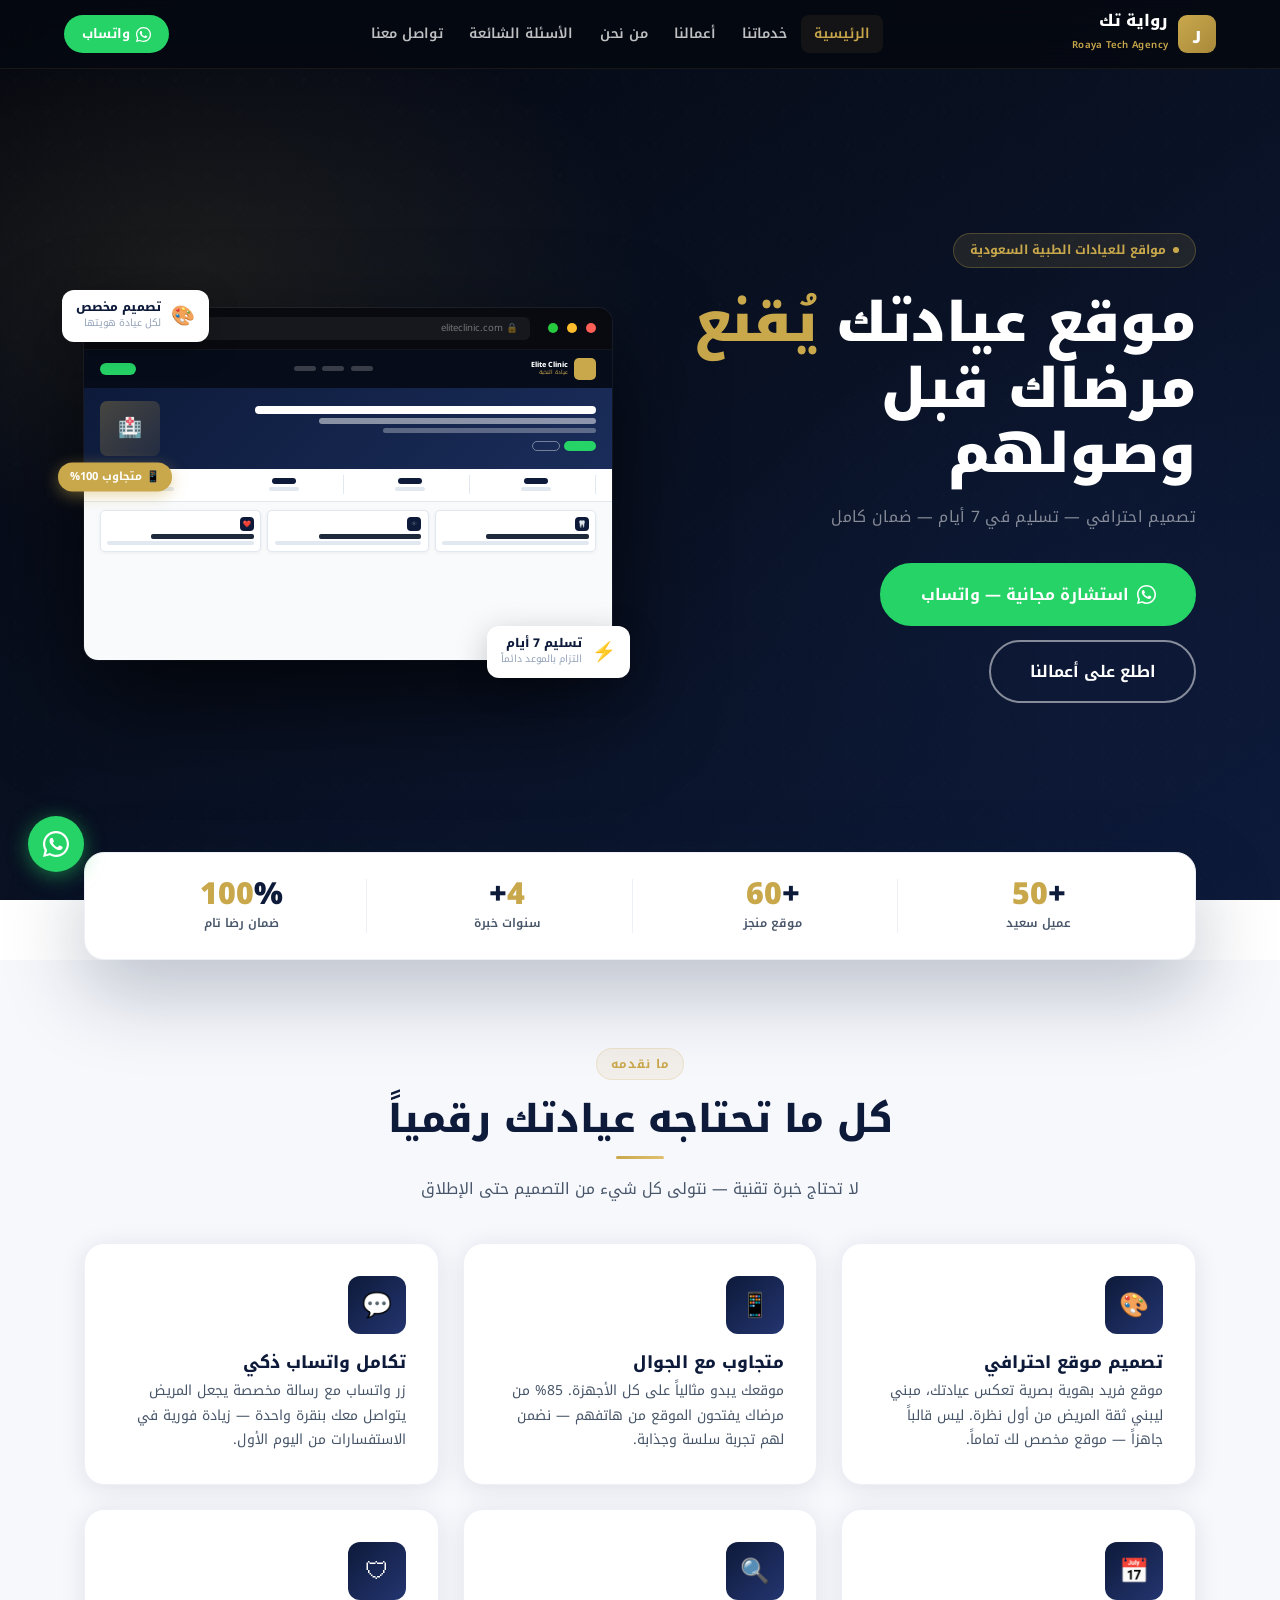
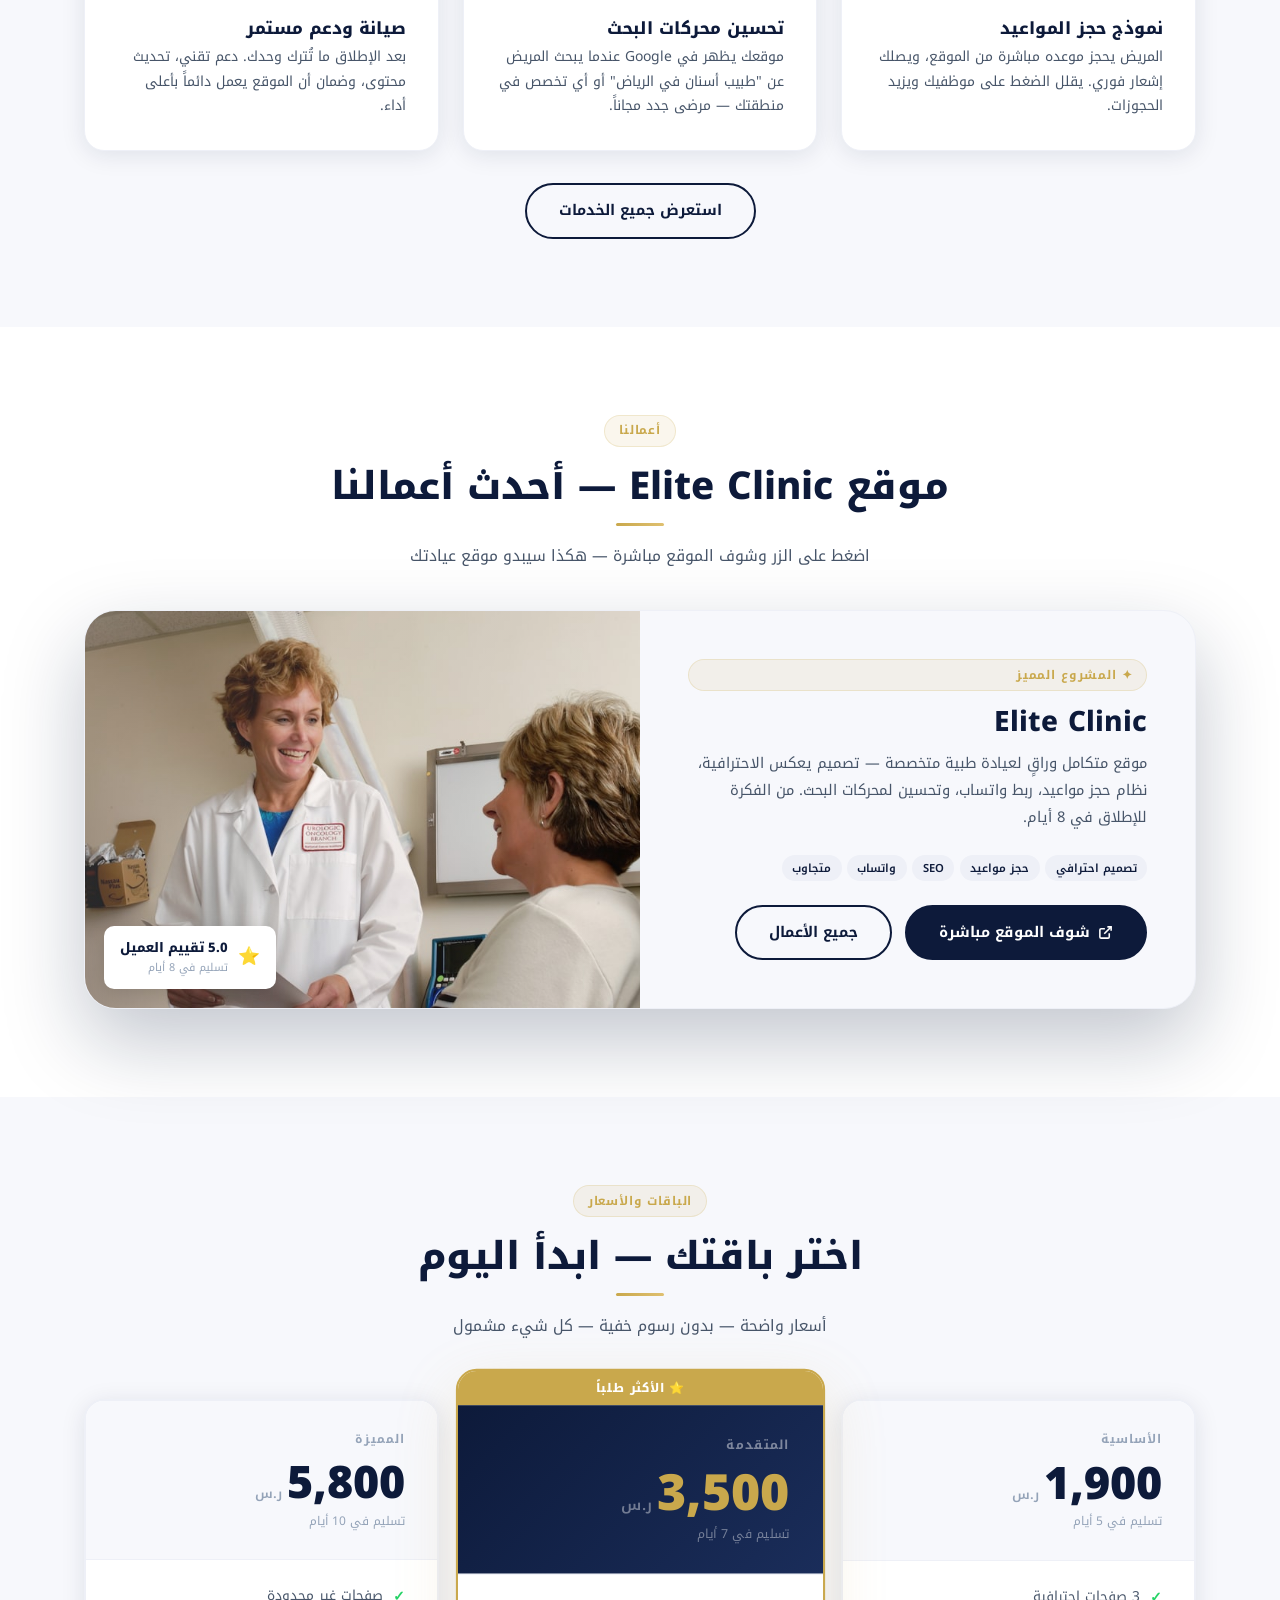
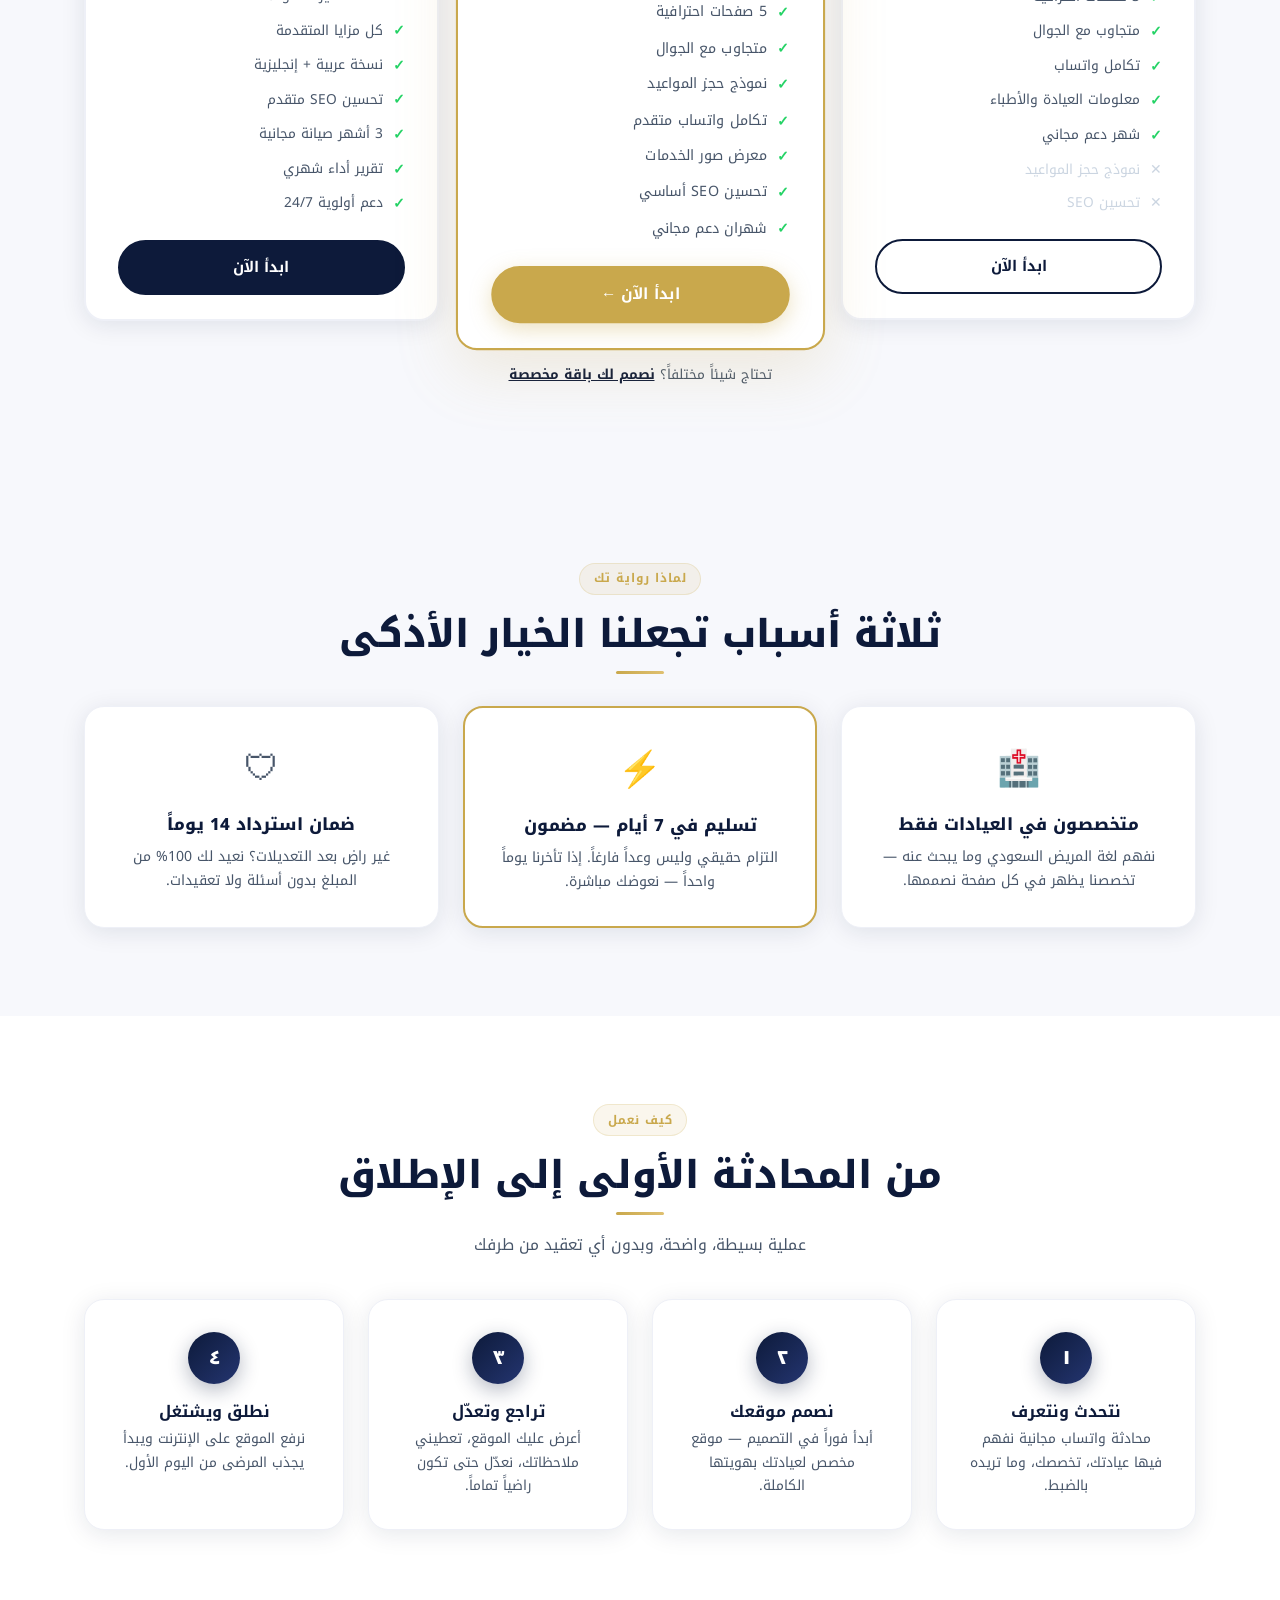
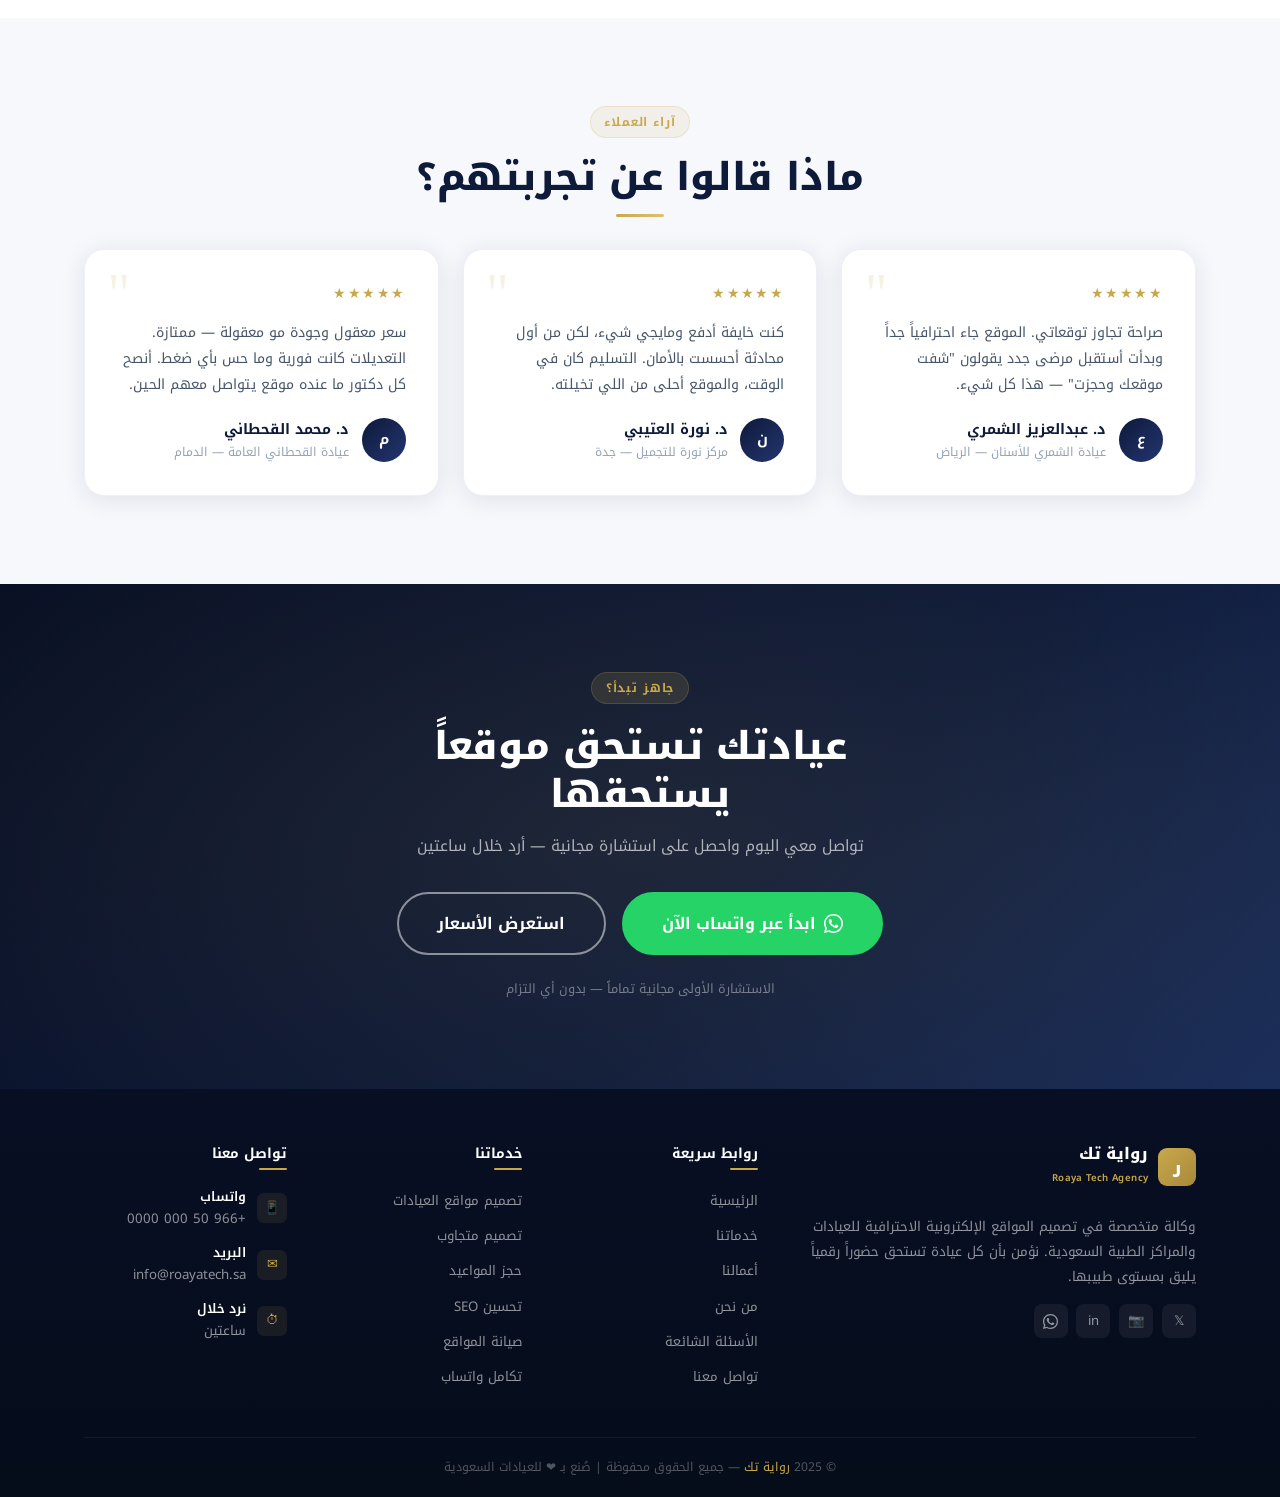
==== commit 6b7bf5d6: "move: pricing section placed after portfolio (Elite Clinic) Co-authored-by: Cursor <cursoragent@curs" ====
--- a/index.html
+++ b/index.html
@@ -455,104 +455,6 @@
   </div>
 </section>
 
-<!-- ═══ PRICING ═══════════════════════════════════════════════ -->
-<section class="section">
-  <div class="container">
-    <div class="text-center" data-aos="fade-up">
-      <span class="eyebrow">الباقات والأسعار</span>
-      <h2 class="section-title">اختر باقتك — ابدأ اليوم</h2>
-      <span class="gold-line"></span>
-      <p class="section-sub mt2">أسعار واضحة — بدون رسوم خفية — كل شيء مشمول</p>
-    </div>
-
-    <div class="pricing-grid" style="display:grid;grid-template-columns:repeat(3,1fr);gap:1.5rem;align-items:center;" data-aos="fade-up">
-
-      <!-- Basic -->
-      <div style="background:var(--white);border-radius:20px;border:2px solid var(--gray-lt);overflow:hidden;transition:.3s;box-shadow:var(--shadow);" onmouseover="this.style.boxShadow='var(--shadow-lg)';this.style.transform='translateY(-4px)'" onmouseout="this.style.boxShadow='var(--shadow)';this.style.transform='translateY(0)'">
-        <div style="padding:1.75rem 2rem;border-bottom:1px solid var(--gray-lt);background:var(--off);">
-          <div style="font-size:.75rem;font-weight:700;color:var(--gray-mid);letter-spacing:.08em;text-transform:uppercase;margin-bottom:.8rem;">الأساسية</div>
-          <div style="display:flex;align-items:baseline;gap:.3rem;margin-bottom:.25rem;">
-            <span style="font-size:2.8rem;font-weight:900;color:var(--navy);line-height:1;">1,900</span>
-            <span style="font-size:.82rem;color:var(--gray-mid);font-weight:600;">ر.س</span>
-          </div>
-          <div style="font-size:.75rem;color:var(--gray-mid);">تسليم في 5 أيام</div>
-        </div>
-        <div style="padding:1.5rem 2rem;">
-          <div style="display:flex;flex-direction:column;gap:.65rem;margin-bottom:1.5rem;">
-            <div style="display:flex;gap:.6rem;font-size:.86rem;color:var(--text-body);align-items:flex-start;"><span style="color:var(--green);flex-shrink:0;font-weight:700;margin-top:.05rem;">✓</span>3 صفحات احترافية</div>
-            <div style="display:flex;gap:.6rem;font-size:.86rem;color:var(--text-body);align-items:flex-start;"><span style="color:var(--green);flex-shrink:0;font-weight:700;margin-top:.05rem;">✓</span>متجاوب مع الجوال</div>
-            <div style="display:flex;gap:.6rem;font-size:.86rem;color:var(--text-body);align-items:flex-start;"><span style="color:var(--green);flex-shrink:0;font-weight:700;margin-top:.05rem;">✓</span>تكامل واتساب</div>
-            <div style="display:flex;gap:.6rem;font-size:.86rem;color:var(--text-body);align-items:flex-start;"><span style="color:var(--green);flex-shrink:0;font-weight:700;margin-top:.05rem;">✓</span>معلومات العيادة والأطباء</div>
-            <div style="display:flex;gap:.6rem;font-size:.86rem;color:var(--text-body);align-items:flex-start;"><span style="color:var(--green);flex-shrink:0;font-weight:700;margin-top:.05rem;">✓</span>شهر دعم مجاني</div>
-            <div style="display:flex;gap:.6rem;font-size:.86rem;color:#cbd5e1;align-items:flex-start;"><span style="flex-shrink:0;">✕</span>نموذج حجز المواعيد</div>
-            <div style="display:flex;gap:.6rem;font-size:.86rem;color:#cbd5e1;align-items:flex-start;"><span style="flex-shrink:0;">✕</span>تحسين SEO</div>
-          </div>
-          <a href="https://wa.me/966500000000?text=أريد الباقة الأساسية" target="_blank" class="btn btn-outline w100" style="justify-content:center;">ابدأ الآن</a>
-        </div>
-      </div>
-
-      <!-- Featured -->
-      <div style="background:var(--white);border-radius:20px;border:2px solid var(--gold);overflow:hidden;box-shadow:0 20px 60px rgba(201,168,76,.18);transform:scale(1.04);position:relative;">
-        <div style="background:var(--gold);text-align:center;font-size:.72rem;font-weight:800;color:white;padding:.42rem;letter-spacing:.05em;">⭐ الأكثر طلباً</div>
-        <div style="padding:1.75rem 2rem;border-bottom:1px solid var(--gray-lt);background:linear-gradient(135deg,var(--navy),#1a2d5a);">
-          <div style="font-size:.75rem;font-weight:700;color:rgba(255,255,255,.45);letter-spacing:.08em;text-transform:uppercase;margin-bottom:.8rem;">المتقدمة</div>
-          <div style="display:flex;align-items:baseline;gap:.3rem;margin-bottom:.25rem;">
-            <span style="font-size:3rem;font-weight:900;color:var(--gold);line-height:1;">3,500</span>
-            <span style="font-size:.9rem;color:rgba(255,255,255,.4);font-weight:600;">ر.س</span>
-          </div>
-          <div style="font-size:.75rem;color:rgba(255,255,255,.4);">تسليم في 7 أيام</div>
-        </div>
-        <div style="padding:1.5rem 2rem;">
-          <div style="display:flex;flex-direction:column;gap:.65rem;margin-bottom:1.5rem;">
-            <div style="display:flex;gap:.6rem;font-size:.86rem;color:var(--text-body);align-items:flex-start;"><span style="color:var(--green);flex-shrink:0;font-weight:700;margin-top:.05rem;">✓</span>5 صفحات احترافية</div>
-            <div style="display:flex;gap:.6rem;font-size:.86rem;color:var(--text-body);align-items:flex-start;"><span style="color:var(--green);flex-shrink:0;font-weight:700;margin-top:.05rem;">✓</span>متجاوب مع الجوال</div>
-            <div style="display:flex;gap:.6rem;font-size:.86rem;color:var(--text-body);align-items:flex-start;"><span style="color:var(--green);flex-shrink:0;font-weight:700;margin-top:.05rem;">✓</span>نموذج حجز المواعيد</div>
-            <div style="display:flex;gap:.6rem;font-size:.86rem;color:var(--text-body);align-items:flex-start;"><span style="color:var(--green);flex-shrink:0;font-weight:700;margin-top:.05rem;">✓</span>تكامل واتساب متقدم</div>
-            <div style="display:flex;gap:.6rem;font-size:.86rem;color:var(--text-body);align-items:flex-start;"><span style="color:var(--green);flex-shrink:0;font-weight:700;margin-top:.05rem;">✓</span>معرض صور الخدمات</div>
-            <div style="display:flex;gap:.6rem;font-size:.86rem;color:var(--text-body);align-items:flex-start;"><span style="color:var(--green);flex-shrink:0;font-weight:700;margin-top:.05rem;">✓</span>تحسين SEO أساسي</div>
-            <div style="display:flex;gap:.6rem;font-size:.86rem;color:var(--text-body);align-items:flex-start;"><span style="color:var(--green);flex-shrink:0;font-weight:700;margin-top:.05rem;">✓</span>شهران دعم مجاني</div>
-          </div>
-          <a href="https://wa.me/966500000000?text=أريد الباقة المتقدمة" target="_blank" class="btn btn-gold w100" style="justify-content:center;box-shadow:0 6px 20px rgba(201,168,76,.35);">ابدأ الآن ←</a>
-        </div>
-      </div>
-
-      <!-- Premium -->
-      <div style="background:var(--white);border-radius:20px;border:2px solid var(--gray-lt);overflow:hidden;transition:.3s;box-shadow:var(--shadow);" onmouseover="this.style.boxShadow='var(--shadow-lg)';this.style.transform='translateY(-4px)'" onmouseout="this.style.boxShadow='var(--shadow)';this.style.transform='translateY(0)'">
-        <div style="padding:1.75rem 2rem;border-bottom:1px solid var(--gray-lt);background:var(--off);">
-          <div style="font-size:.75rem;font-weight:700;color:var(--gray-mid);letter-spacing:.08em;text-transform:uppercase;margin-bottom:.8rem;">المميزة</div>
-          <div style="display:flex;align-items:baseline;gap:.3rem;margin-bottom:.25rem;">
-            <span style="font-size:2.8rem;font-weight:900;color:var(--navy);line-height:1;">5,800</span>
-            <span style="font-size:.82rem;color:var(--gray-mid);font-weight:600;">ر.س</span>
-          </div>
-          <div style="font-size:.75rem;color:var(--gray-mid);">تسليم في 10 أيام</div>
-        </div>
-        <div style="padding:1.5rem 2rem;">
-          <div style="display:flex;flex-direction:column;gap:.65rem;margin-bottom:1.5rem;">
-            <div style="display:flex;gap:.6rem;font-size:.86rem;color:var(--text-body);align-items:flex-start;"><span style="color:var(--green);flex-shrink:0;font-weight:700;margin-top:.05rem;">✓</span>صفحات غير محدودة</div>
-            <div style="display:flex;gap:.6rem;font-size:.86rem;color:var(--text-body);align-items:flex-start;"><span style="color:var(--green);flex-shrink:0;font-weight:700;margin-top:.05rem;">✓</span>كل مزايا المتقدمة</div>
-            <div style="display:flex;gap:.6rem;font-size:.86rem;color:var(--text-body);align-items:flex-start;"><span style="color:var(--green);flex-shrink:0;font-weight:700;margin-top:.05rem;">✓</span>نسخة عربية + إنجليزية</div>
-            <div style="display:flex;gap:.6rem;font-size:.86rem;color:var(--text-body);align-items:flex-start;"><span style="color:var(--green);flex-shrink:0;font-weight:700;margin-top:.05rem;">✓</span>تحسين SEO متقدم</div>
-            <div style="display:flex;gap:.6rem;font-size:.86rem;color:var(--text-body);align-items:flex-start;"><span style="color:var(--green);flex-shrink:0;font-weight:700;margin-top:.05rem;">✓</span>3 أشهر صيانة مجانية</div>
-            <div style="display:flex;gap:.6rem;font-size:.86rem;color:var(--text-body);align-items:flex-start;"><span style="color:var(--green);flex-shrink:0;font-weight:700;margin-top:.05rem;">✓</span>تقرير أداء شهري</div>
-            <div style="display:flex;gap:.6rem;font-size:.86rem;color:var(--text-body);align-items:flex-start;"><span style="color:var(--green);flex-shrink:0;font-weight:700;margin-top:.05rem;">✓</span>دعم أولوية 24/7</div>
-          </div>
-          <a href="https://wa.me/966500000000?text=أريد الباقة المميزة" target="_blank" class="btn btn-primary w100" style="justify-content:center;">ابدأ الآن</a>
-        </div>
-      </div>
-
-    </div>
-    <p class="text-center mt3" style="color:var(--text-body);font-size:.86rem;">
-      تحتاج شيئاً مختلفاً؟ <a href="https://wa.me/966500000000" target="_blank" style="color:var(--navy);font-weight:700;text-decoration:underline;">نصمم لك باقة مخصصة</a>
-    </p>
-    <style>
-    @media(max-width:900px){
-      .pricing-grid{grid-template-columns:1fr !important;}
-      .pricing-grid>div:nth-child(2){transform:none !important;}
-    }
-    </style>
-  </div>
-</section>
-
 <!-- ═══ PORTFOLIO FEATURE ═════════════════════════════════════ -->
 <section class="section">
   <div class="container">
@@ -604,6 +506,104 @@
     @media(max-width:768px){
       .port-feature-grid{grid-template-columns:1fr !important;}
       .port-feature-grid>div:last-child{min-height:220px !important;}
+    }
+    </style>
+  </div>
+</section>
+
+<!-- ═══ PRICING ═══════════════════════════════════════════════ -->
+<section class="section section-alt">
+  <div class="container">
+    <div class="text-center" data-aos="fade-up">
+      <span class="eyebrow">الباقات والأسعار</span>
+      <h2 class="section-title">اختر باقتك — ابدأ اليوم</h2>
+      <span class="gold-line"></span>
+      <p class="section-sub mt2">أسعار واضحة — بدون رسوم خفية — كل شيء مشمول</p>
+    </div>
+
+    <div class="pricing-grid" style="display:grid;grid-template-columns:repeat(3,1fr);gap:1.5rem;align-items:center;" data-aos="fade-up">
+
+      <!-- Basic -->
+      <div style="background:var(--white);border-radius:20px;border:2px solid var(--gray-lt);overflow:hidden;transition:.3s;box-shadow:var(--shadow);" onmouseover="this.style.boxShadow='var(--shadow-lg)';this.style.transform='translateY(-4px)'" onmouseout="this.style.boxShadow='var(--shadow)';this.style.transform='translateY(0)'">
+        <div style="padding:1.75rem 2rem;border-bottom:1px solid var(--gray-lt);background:var(--off);">
+          <div style="font-size:.75rem;font-weight:700;color:var(--gray-mid);letter-spacing:.08em;text-transform:uppercase;margin-bottom:.8rem;">الأساسية</div>
+          <div style="display:flex;align-items:baseline;gap:.3rem;margin-bottom:.25rem;">
+            <span style="font-size:2.8rem;font-weight:900;color:var(--navy);line-height:1;">1,900</span>
+            <span style="font-size:.82rem;color:var(--gray-mid);font-weight:600;">ر.س</span>
+          </div>
+          <div style="font-size:.75rem;color:var(--gray-mid);">تسليم في 5 أيام</div>
+        </div>
+        <div style="padding:1.5rem 2rem;">
+          <div style="display:flex;flex-direction:column;gap:.65rem;margin-bottom:1.5rem;">
+            <div style="display:flex;gap:.6rem;font-size:.86rem;color:var(--text-body);align-items:flex-start;"><span style="color:var(--green);flex-shrink:0;font-weight:700;margin-top:.05rem;">✓</span>3 صفحات احترافية</div>
+            <div style="display:flex;gap:.6rem;font-size:.86rem;color:var(--text-body);align-items:flex-start;"><span style="color:var(--green);flex-shrink:0;font-weight:700;margin-top:.05rem;">✓</span>متجاوب مع الجوال</div>
+            <div style="display:flex;gap:.6rem;font-size:.86rem;color:var(--text-body);align-items:flex-start;"><span style="color:var(--green);flex-shrink:0;font-weight:700;margin-top:.05rem;">✓</span>تكامل واتساب</div>
+            <div style="display:flex;gap:.6rem;font-size:.86rem;color:var(--text-body);align-items:flex-start;"><span style="color:var(--green);flex-shrink:0;font-weight:700;margin-top:.05rem;">✓</span>معلومات العيادة والأطباء</div>
+            <div style="display:flex;gap:.6rem;font-size:.86rem;color:var(--text-body);align-items:flex-start;"><span style="color:var(--green);flex-shrink:0;font-weight:700;margin-top:.05rem;">✓</span>شهر دعم مجاني</div>
+            <div style="display:flex;gap:.6rem;font-size:.86rem;color:#cbd5e1;align-items:flex-start;"><span style="flex-shrink:0;">✕</span>نموذج حجز المواعيد</div>
+            <div style="display:flex;gap:.6rem;font-size:.86rem;color:#cbd5e1;align-items:flex-start;"><span style="flex-shrink:0;">✕</span>تحسين SEO</div>
+          </div>
+          <a href="https://wa.me/966500000000?text=أريد الباقة الأساسية" target="_blank" class="btn btn-outline w100" style="justify-content:center;">ابدأ الآن</a>
+        </div>
+      </div>
+
+      <!-- Featured -->
+      <div style="background:var(--white);border-radius:20px;border:2px solid var(--gold);overflow:hidden;box-shadow:0 20px 60px rgba(201,168,76,.18);transform:scale(1.04);position:relative;">
+        <div style="background:var(--gold);text-align:center;font-size:.72rem;font-weight:800;color:white;padding:.42rem;letter-spacing:.05em;">⭐ الأكثر طلباً</div>
+        <div style="padding:1.75rem 2rem;border-bottom:1px solid var(--gray-lt);background:linear-gradient(135deg,var(--navy),#1a2d5a);">
+          <div style="font-size:.75rem;font-weight:700;color:rgba(255,255,255,.45);letter-spacing:.08em;text-transform:uppercase;margin-bottom:.8rem;">المتقدمة</div>
+          <div style="display:flex;align-items:baseline;gap:.3rem;margin-bottom:.25rem;">
+            <span style="font-size:3rem;font-weight:900;color:var(--gold);line-height:1;">3,500</span>
+            <span style="font-size:.9rem;color:rgba(255,255,255,.4);font-weight:600;">ر.س</span>
+          </div>
+          <div style="font-size:.75rem;color:rgba(255,255,255,.4);">تسليم في 7 أيام</div>
+        </div>
+        <div style="padding:1.5rem 2rem;">
+          <div style="display:flex;flex-direction:column;gap:.65rem;margin-bottom:1.5rem;">
+            <div style="display:flex;gap:.6rem;font-size:.86rem;color:var(--text-body);align-items:flex-start;"><span style="color:var(--green);flex-shrink:0;font-weight:700;margin-top:.05rem;">✓</span>5 صفحات احترافية</div>
+            <div style="display:flex;gap:.6rem;font-size:.86rem;color:var(--text-body);align-items:flex-start;"><span style="color:var(--green);flex-shrink:0;font-weight:700;margin-top:.05rem;">✓</span>متجاوب مع الجوال</div>
+            <div style="display:flex;gap:.6rem;font-size:.86rem;color:var(--text-body);align-items:flex-start;"><span style="color:var(--green);flex-shrink:0;font-weight:700;margin-top:.05rem;">✓</span>نموذج حجز المواعيد</div>
+            <div style="display:flex;gap:.6rem;font-size:.86rem;color:var(--text-body);align-items:flex-start;"><span style="color:var(--green);flex-shrink:0;font-weight:700;margin-top:.05rem;">✓</span>تكامل واتساب متقدم</div>
+            <div style="display:flex;gap:.6rem;font-size:.86rem;color:var(--text-body);align-items:flex-start;"><span style="color:var(--green);flex-shrink:0;font-weight:700;margin-top:.05rem;">✓</span>معرض صور الخدمات</div>
+            <div style="display:flex;gap:.6rem;font-size:.86rem;color:var(--text-body);align-items:flex-start;"><span style="color:var(--green);flex-shrink:0;font-weight:700;margin-top:.05rem;">✓</span>تحسين SEO أساسي</div>
+            <div style="display:flex;gap:.6rem;font-size:.86rem;color:var(--text-body);align-items:flex-start;"><span style="color:var(--green);flex-shrink:0;font-weight:700;margin-top:.05rem;">✓</span>شهران دعم مجاني</div>
+          </div>
+          <a href="https://wa.me/966500000000?text=أريد الباقة المتقدمة" target="_blank" class="btn btn-gold w100" style="justify-content:center;box-shadow:0 6px 20px rgba(201,168,76,.35);">ابدأ الآن ←</a>
+        </div>
+      </div>
+
+      <!-- Premium -->
+      <div style="background:var(--white);border-radius:20px;border:2px solid var(--gray-lt);overflow:hidden;transition:.3s;box-shadow:var(--shadow);" onmouseover="this.style.boxShadow='var(--shadow-lg)';this.style.transform='translateY(-4px)'" onmouseout="this.style.boxShadow='var(--shadow)';this.style.transform='translateY(0)'">
+        <div style="padding:1.75rem 2rem;border-bottom:1px solid var(--gray-lt);background:var(--off);">
+          <div style="font-size:.75rem;font-weight:700;color:var(--gray-mid);letter-spacing:.08em;text-transform:uppercase;margin-bottom:.8rem;">المميزة</div>
+          <div style="display:flex;align-items:baseline;gap:.3rem;margin-bottom:.25rem;">
+            <span style="font-size:2.8rem;font-weight:900;color:var(--navy);line-height:1;">5,800</span>
+            <span style="font-size:.82rem;color:var(--gray-mid);font-weight:600;">ر.س</span>
+          </div>
+          <div style="font-size:.75rem;color:var(--gray-mid);">تسليم في 10 أيام</div>
+        </div>
+        <div style="padding:1.5rem 2rem;">
+          <div style="display:flex;flex-direction:column;gap:.65rem;margin-bottom:1.5rem;">
+            <div style="display:flex;gap:.6rem;font-size:.86rem;color:var(--text-body);align-items:flex-start;"><span style="color:var(--green);flex-shrink:0;font-weight:700;margin-top:.05rem;">✓</span>صفحات غير محدودة</div>
+            <div style="display:flex;gap:.6rem;font-size:.86rem;color:var(--text-body);align-items:flex-start;"><span style="color:var(--green);flex-shrink:0;font-weight:700;margin-top:.05rem;">✓</span>كل مزايا المتقدمة</div>
+            <div style="display:flex;gap:.6rem;font-size:.86rem;color:var(--text-body);align-items:flex-start;"><span style="color:var(--green);flex-shrink:0;font-weight:700;margin-top:.05rem;">✓</span>نسخة عربية + إنجليزية</div>
+            <div style="display:flex;gap:.6rem;font-size:.86rem;color:var(--text-body);align-items:flex-start;"><span style="color:var(--green);flex-shrink:0;font-weight:700;margin-top:.05rem;">✓</span>تحسين SEO متقدم</div>
+            <div style="display:flex;gap:.6rem;font-size:.86rem;color:var(--text-body);align-items:flex-start;"><span style="color:var(--green);flex-shrink:0;font-weight:700;margin-top:.05rem;">✓</span>3 أشهر صيانة مجانية</div>
+            <div style="display:flex;gap:.6rem;font-size:.86rem;color:var(--text-body);align-items:flex-start;"><span style="color:var(--green);flex-shrink:0;font-weight:700;margin-top:.05rem;">✓</span>تقرير أداء شهري</div>
+            <div style="display:flex;gap:.6rem;font-size:.86rem;color:var(--text-body);align-items:flex-start;"><span style="color:var(--green);flex-shrink:0;font-weight:700;margin-top:.05rem;">✓</span>دعم أولوية 24/7</div>
+          </div>
+          <a href="https://wa.me/966500000000?text=أريد الباقة المميزة" target="_blank" class="btn btn-primary w100" style="justify-content:center;">ابدأ الآن</a>
+        </div>
+      </div>
+
+    </div>
+    <p class="text-center mt3" style="color:var(--text-body);font-size:.86rem;">
+      تحتاج شيئاً مختلفاً؟ <a href="https://wa.me/966500000000" target="_blank" style="color:var(--navy);font-weight:700;text-decoration:underline;">نصمم لك باقة مخصصة</a>
+    </p>
+    <style>
+    @media(max-width:900px){
+      .pricing-grid{grid-template-columns:1fr !important;}
+      .pricing-grid>div:nth-child(2){transform:none !important;}
     }
     </style>
   </div>
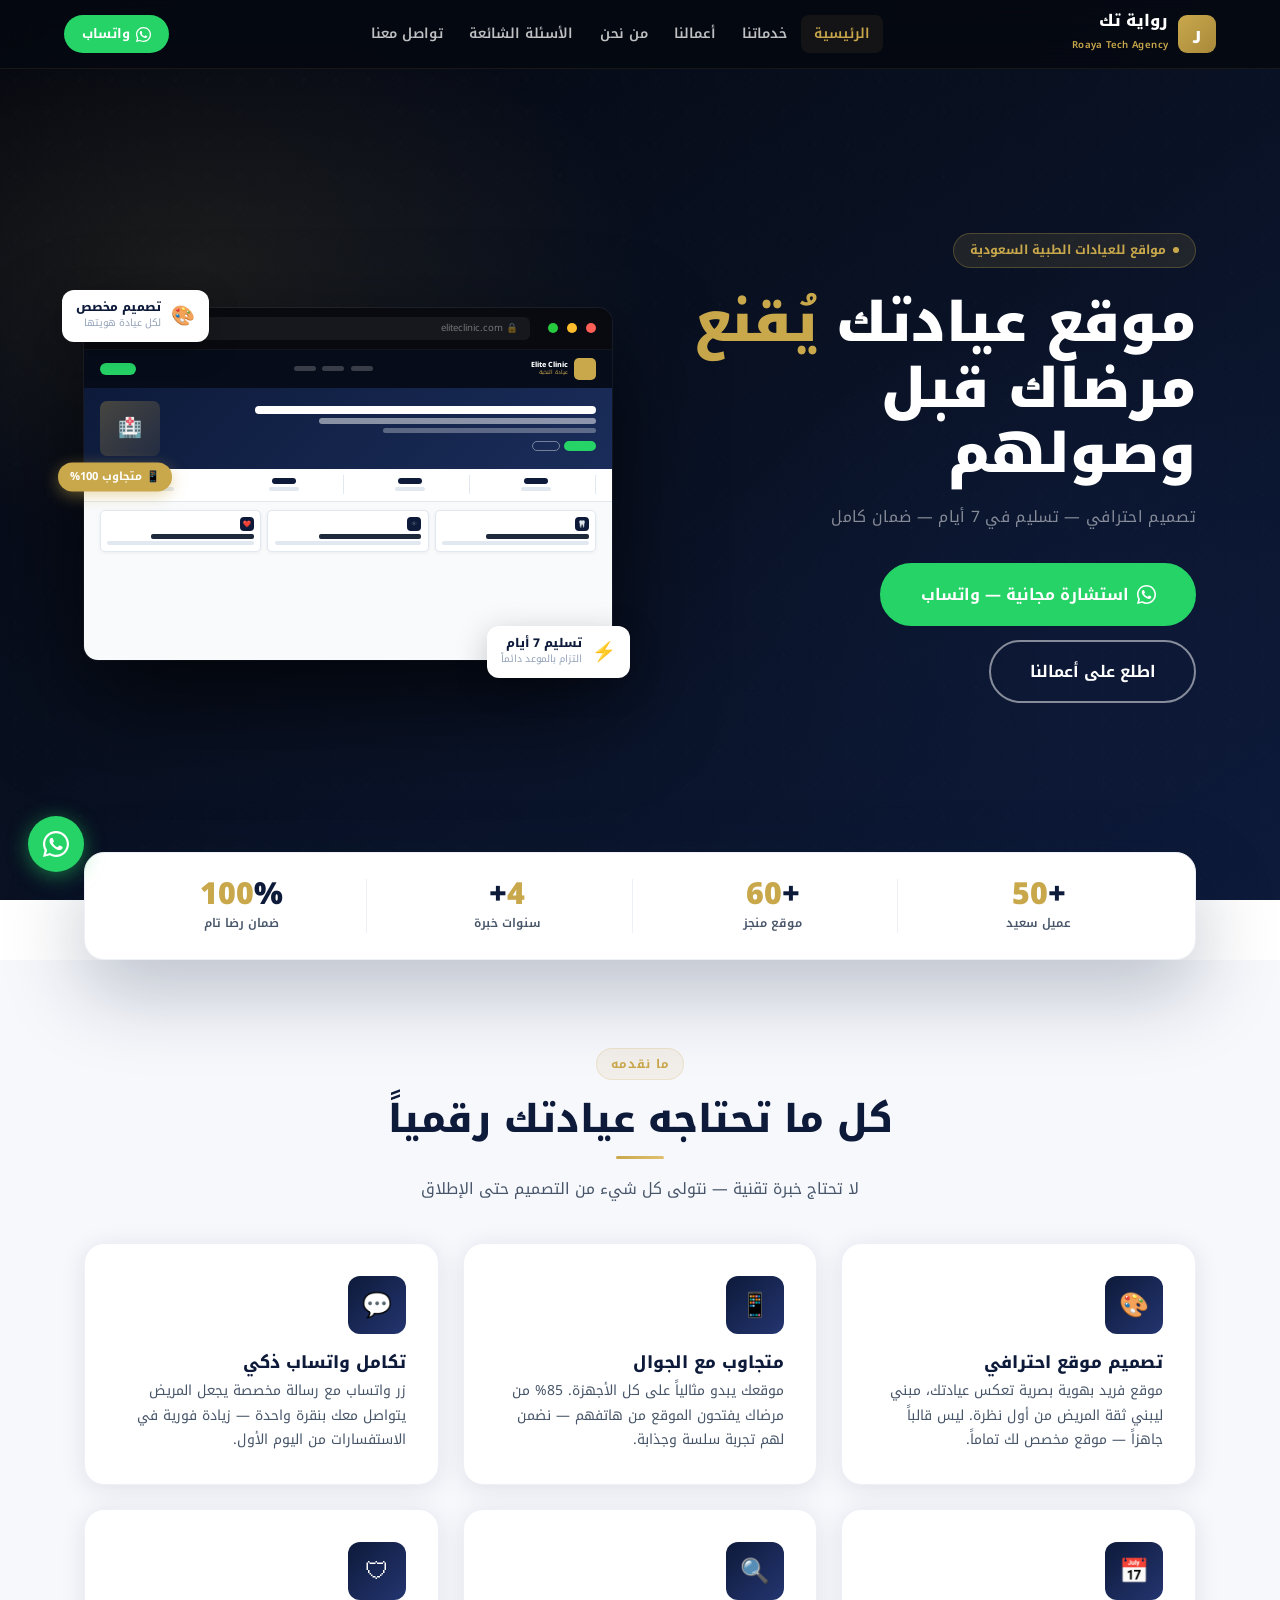
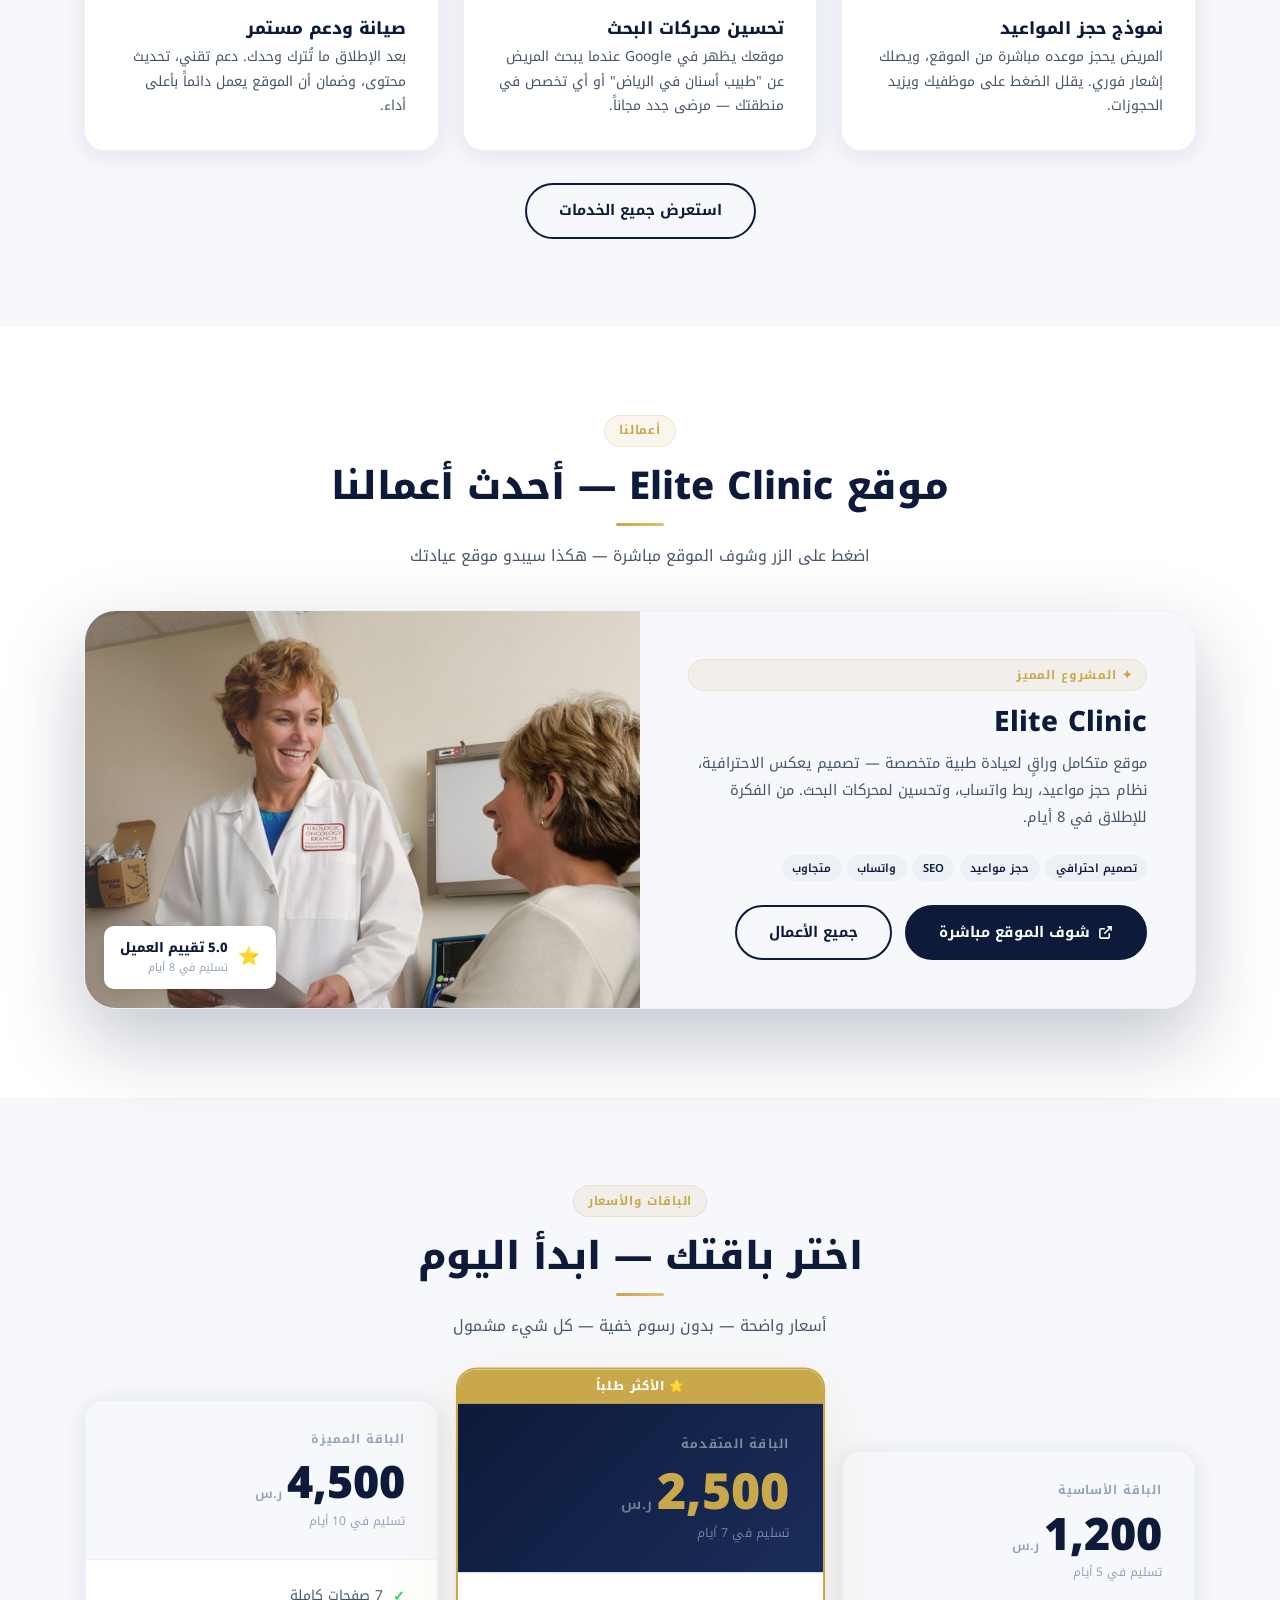
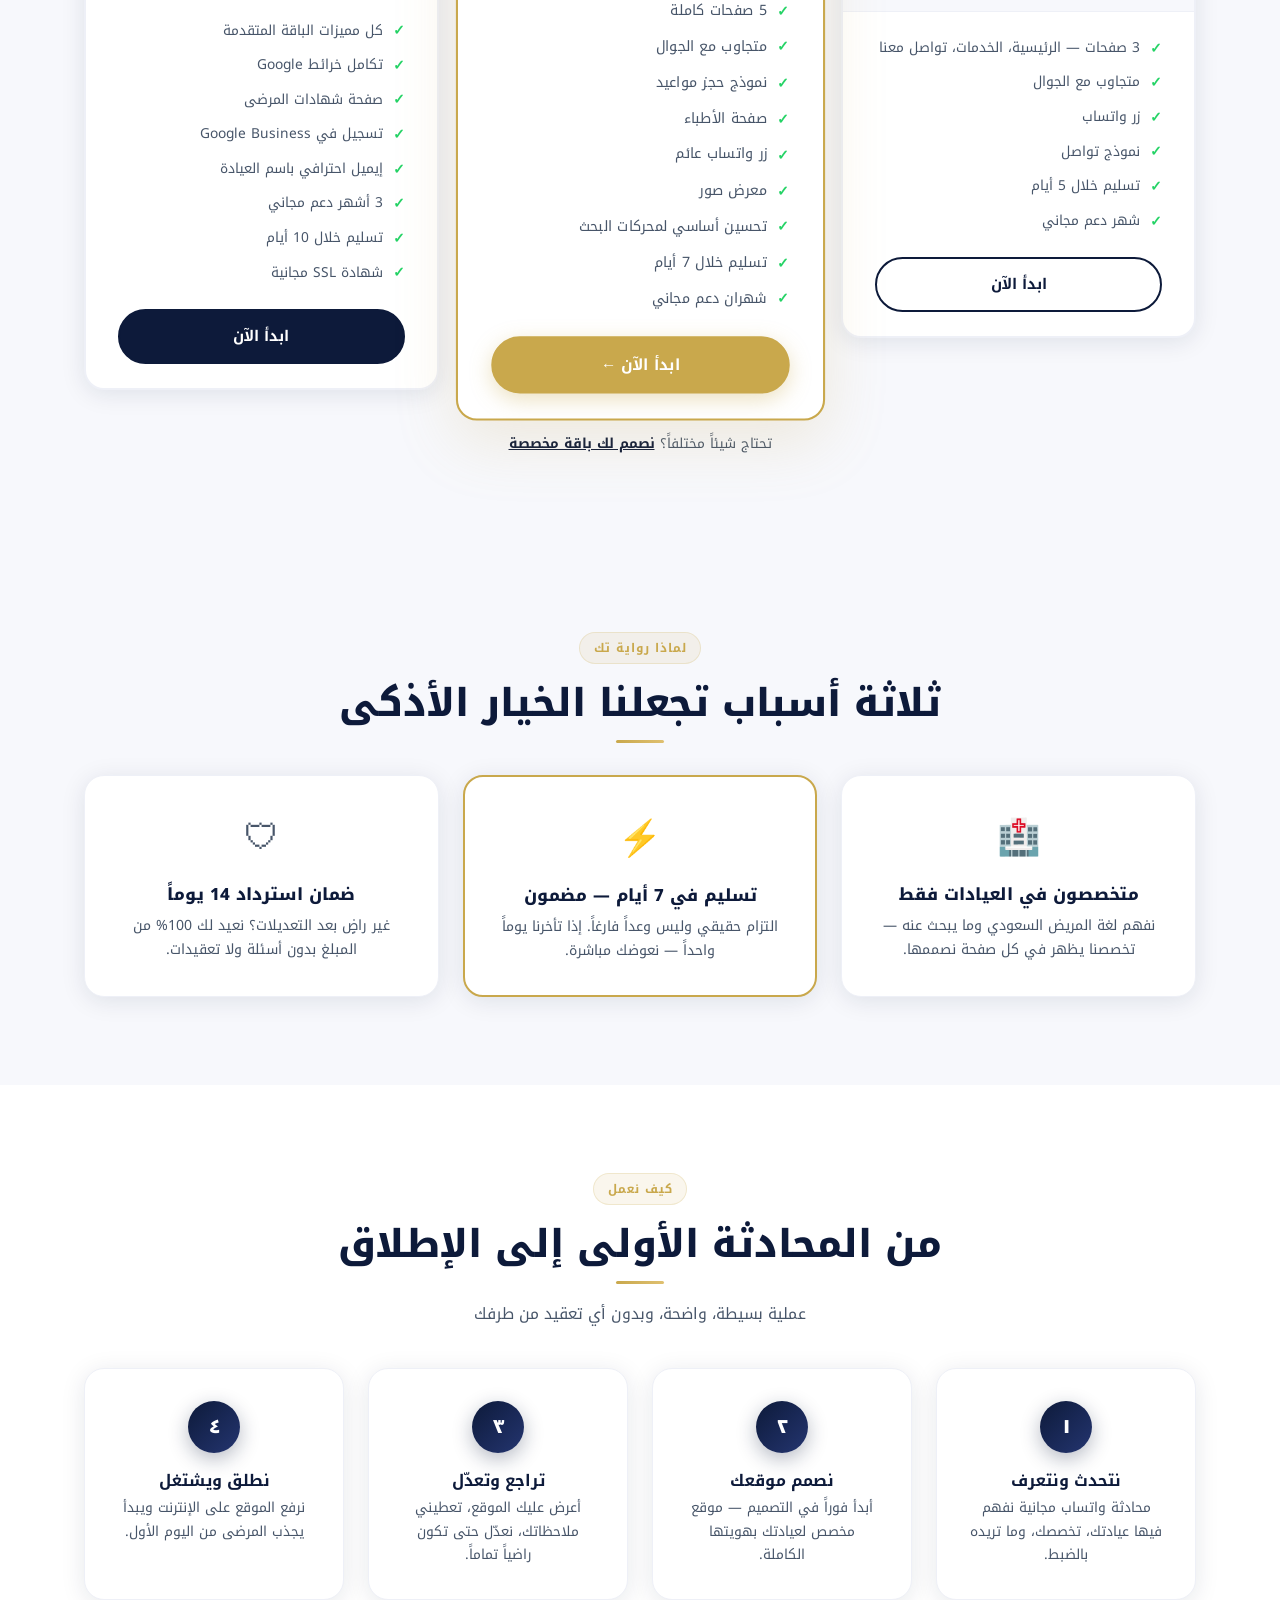
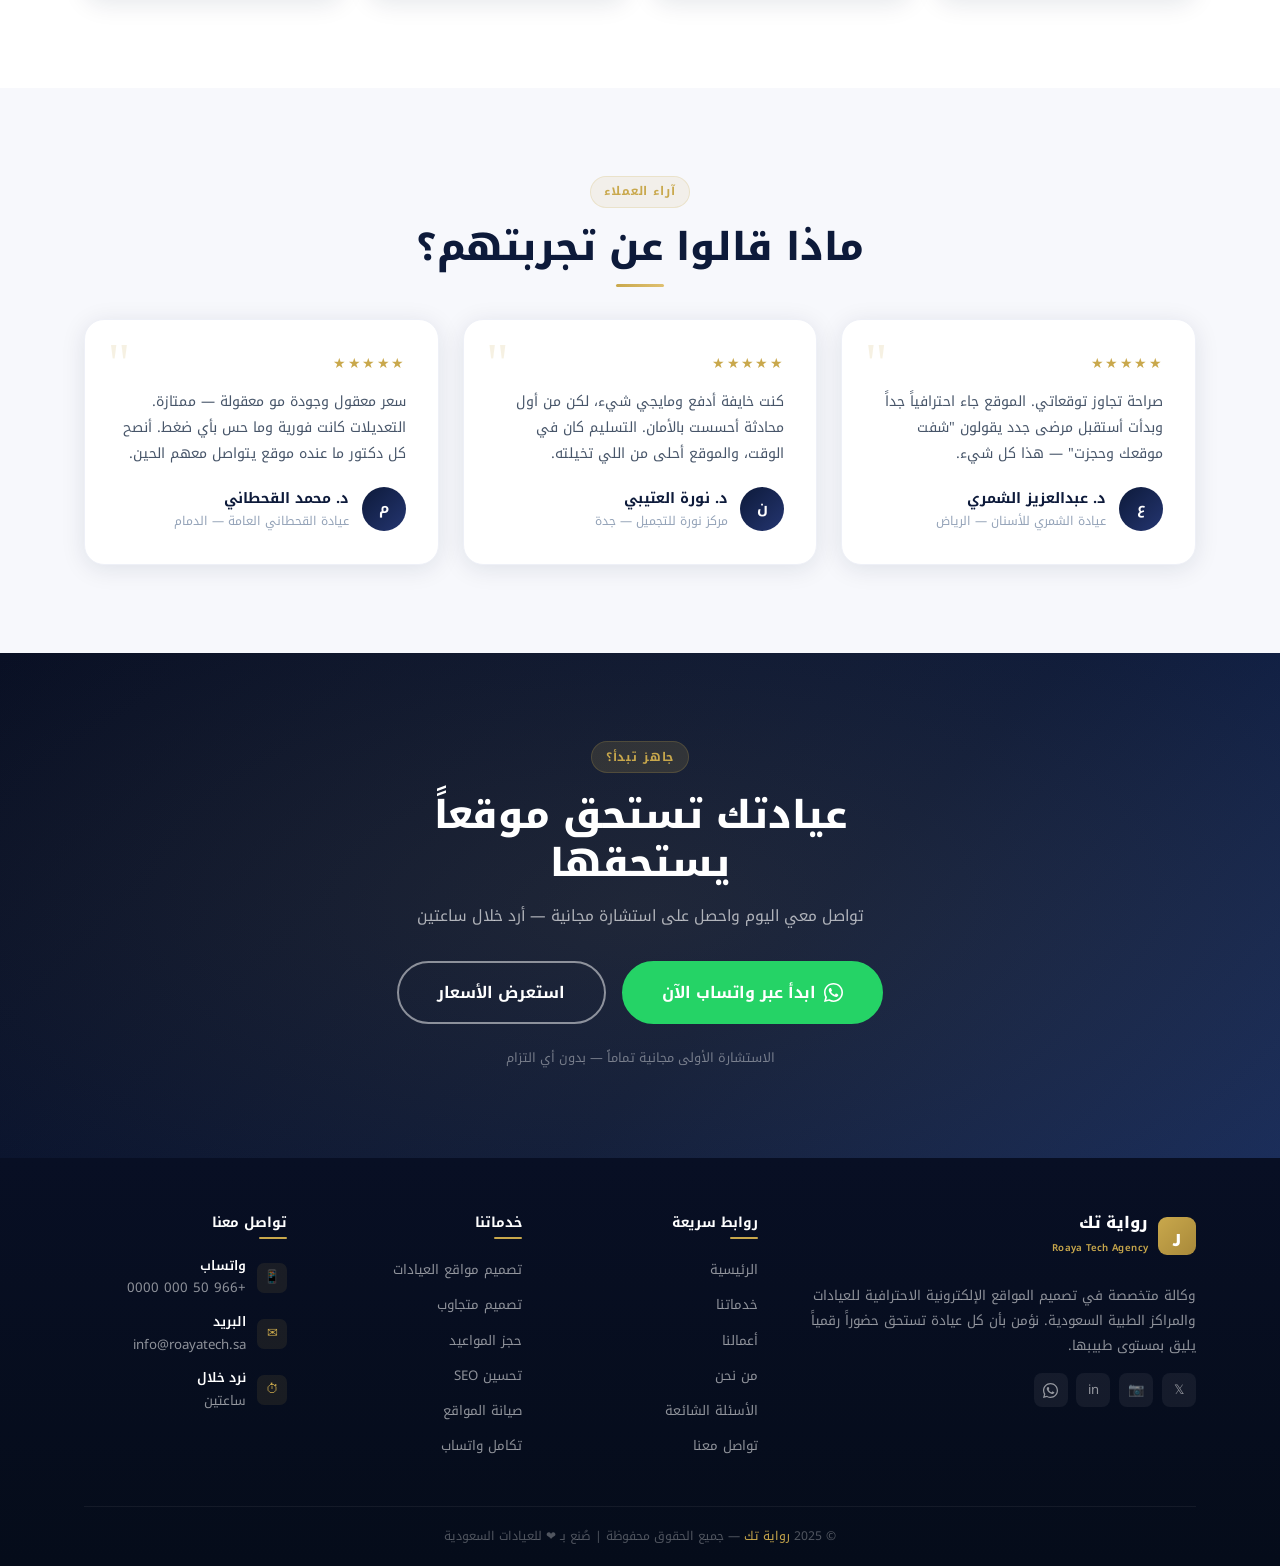
==== commit b9fdb277: "update: new pricing 1200/2500/4500 SAR with updated features per package Co-authored-by: Cursor <cur" ====
--- a/index.html
+++ b/index.html
@@ -215,8 +215,8 @@
     .hero-inner { grid-template-columns: 1fr; text-align: center; gap: 2rem; padding: 2.5rem 0; }
     .hero-btns, .hero-pills { justify-content: center; }
     .hero-visual { display: block; }
-    .hero-badge.b1 { top: -12px; left: -8px; padding: .45rem .7rem; }
-    .hero-badge.b2 { bottom: -12px; right: -8px; padding: .45rem .7rem; }
+    .hero-badge.b1 { top: -8px; left: -8px; padding: .45rem .7rem; }
+    .hero-badge.b2 { bottom: 8px; right: -8px; padding: .45rem .7rem; }
     .hero-pill-mini { display: none; }
     .hb-title { font-size: .68rem; }
     .hb-sub   { font-size: .58rem; }
@@ -230,7 +230,7 @@
     .hero-h1 { font-size: 1.75rem; }
     .hero-inner { padding: 2rem 0; }
     .mini-site { min-height: 260px; }
-    .hero-badge { padding: .4rem .6rem; gap: .4rem; }
+    .hero-badge { display: none; }
   }
   </style>
 </head>
@@ -526,24 +526,23 @@
       <!-- Basic -->
       <div style="background:var(--white);border-radius:20px;border:2px solid var(--gray-lt);overflow:hidden;transition:.3s;box-shadow:var(--shadow);" onmouseover="this.style.boxShadow='var(--shadow-lg)';this.style.transform='translateY(-4px)'" onmouseout="this.style.boxShadow='var(--shadow)';this.style.transform='translateY(0)'">
         <div style="padding:1.75rem 2rem;border-bottom:1px solid var(--gray-lt);background:var(--off);">
-          <div style="font-size:.75rem;font-weight:700;color:var(--gray-mid);letter-spacing:.08em;text-transform:uppercase;margin-bottom:.8rem;">الأساسية</div>
+          <div style="font-size:.75rem;font-weight:700;color:var(--gray-mid);letter-spacing:.08em;text-transform:uppercase;margin-bottom:.8rem;">الباقة الأساسية</div>
           <div style="display:flex;align-items:baseline;gap:.3rem;margin-bottom:.25rem;">
-            <span style="font-size:2.8rem;font-weight:900;color:var(--navy);line-height:1;">1,900</span>
+            <span style="font-size:2.8rem;font-weight:900;color:var(--navy);line-height:1;">1,200</span>
             <span style="font-size:.82rem;color:var(--gray-mid);font-weight:600;">ر.س</span>
           </div>
           <div style="font-size:.75rem;color:var(--gray-mid);">تسليم في 5 أيام</div>
         </div>
         <div style="padding:1.5rem 2rem;">
           <div style="display:flex;flex-direction:column;gap:.65rem;margin-bottom:1.5rem;">
-            <div style="display:flex;gap:.6rem;font-size:.86rem;color:var(--text-body);align-items:flex-start;"><span style="color:var(--green);flex-shrink:0;font-weight:700;margin-top:.05rem;">✓</span>3 صفحات احترافية</div>
+            <div style="display:flex;gap:.6rem;font-size:.86rem;color:var(--text-body);align-items:flex-start;"><span style="color:var(--green);flex-shrink:0;font-weight:700;margin-top:.05rem;">✓</span>3 صفحات — الرئيسية، الخدمات، تواصل معنا</div>
             <div style="display:flex;gap:.6rem;font-size:.86rem;color:var(--text-body);align-items:flex-start;"><span style="color:var(--green);flex-shrink:0;font-weight:700;margin-top:.05rem;">✓</span>متجاوب مع الجوال</div>
-            <div style="display:flex;gap:.6rem;font-size:.86rem;color:var(--text-body);align-items:flex-start;"><span style="color:var(--green);flex-shrink:0;font-weight:700;margin-top:.05rem;">✓</span>تكامل واتساب</div>
-            <div style="display:flex;gap:.6rem;font-size:.86rem;color:var(--text-body);align-items:flex-start;"><span style="color:var(--green);flex-shrink:0;font-weight:700;margin-top:.05rem;">✓</span>معلومات العيادة والأطباء</div>
+            <div style="display:flex;gap:.6rem;font-size:.86rem;color:var(--text-body);align-items:flex-start;"><span style="color:var(--green);flex-shrink:0;font-weight:700;margin-top:.05rem;">✓</span>زر واتساب</div>
+            <div style="display:flex;gap:.6rem;font-size:.86rem;color:var(--text-body);align-items:flex-start;"><span style="color:var(--green);flex-shrink:0;font-weight:700;margin-top:.05rem;">✓</span>نموذج تواصل</div>
+            <div style="display:flex;gap:.6rem;font-size:.86rem;color:var(--text-body);align-items:flex-start;"><span style="color:var(--green);flex-shrink:0;font-weight:700;margin-top:.05rem;">✓</span>تسليم خلال 5 أيام</div>
             <div style="display:flex;gap:.6rem;font-size:.86rem;color:var(--text-body);align-items:flex-start;"><span style="color:var(--green);flex-shrink:0;font-weight:700;margin-top:.05rem;">✓</span>شهر دعم مجاني</div>
-            <div style="display:flex;gap:.6rem;font-size:.86rem;color:#cbd5e1;align-items:flex-start;"><span style="flex-shrink:0;">✕</span>نموذج حجز المواعيد</div>
-            <div style="display:flex;gap:.6rem;font-size:.86rem;color:#cbd5e1;align-items:flex-start;"><span style="flex-shrink:0;">✕</span>تحسين SEO</div>
-          </div>
-          <a href="https://wa.me/966500000000?text=أريد الباقة الأساسية" target="_blank" class="btn btn-outline w100" style="justify-content:center;">ابدأ الآن</a>
+          </div>
+          <a href="https://wa.me/966500000000?text=أريد الباقة الأساسية — 1200 ريال" target="_blank" class="btn btn-outline w100" style="justify-content:center;">ابدأ الآن</a>
         </div>
       </div>
 
@@ -551,48 +550,52 @@
       <div style="background:var(--white);border-radius:20px;border:2px solid var(--gold);overflow:hidden;box-shadow:0 20px 60px rgba(201,168,76,.18);transform:scale(1.04);position:relative;">
         <div style="background:var(--gold);text-align:center;font-size:.72rem;font-weight:800;color:white;padding:.42rem;letter-spacing:.05em;">⭐ الأكثر طلباً</div>
         <div style="padding:1.75rem 2rem;border-bottom:1px solid var(--gray-lt);background:linear-gradient(135deg,var(--navy),#1a2d5a);">
-          <div style="font-size:.75rem;font-weight:700;color:rgba(255,255,255,.45);letter-spacing:.08em;text-transform:uppercase;margin-bottom:.8rem;">المتقدمة</div>
+          <div style="font-size:.75rem;font-weight:700;color:rgba(255,255,255,.45);letter-spacing:.08em;text-transform:uppercase;margin-bottom:.8rem;">الباقة المتقدمة</div>
           <div style="display:flex;align-items:baseline;gap:.3rem;margin-bottom:.25rem;">
-            <span style="font-size:3rem;font-weight:900;color:var(--gold);line-height:1;">3,500</span>
+            <span style="font-size:3rem;font-weight:900;color:var(--gold);line-height:1;">2,500</span>
             <span style="font-size:.9rem;color:rgba(255,255,255,.4);font-weight:600;">ر.س</span>
           </div>
           <div style="font-size:.75rem;color:rgba(255,255,255,.4);">تسليم في 7 أيام</div>
         </div>
         <div style="padding:1.5rem 2rem;">
           <div style="display:flex;flex-direction:column;gap:.65rem;margin-bottom:1.5rem;">
-            <div style="display:flex;gap:.6rem;font-size:.86rem;color:var(--text-body);align-items:flex-start;"><span style="color:var(--green);flex-shrink:0;font-weight:700;margin-top:.05rem;">✓</span>5 صفحات احترافية</div>
+            <div style="display:flex;gap:.6rem;font-size:.86rem;color:var(--text-body);align-items:flex-start;"><span style="color:var(--green);flex-shrink:0;font-weight:700;margin-top:.05rem;">✓</span>5 صفحات كاملة</div>
             <div style="display:flex;gap:.6rem;font-size:.86rem;color:var(--text-body);align-items:flex-start;"><span style="color:var(--green);flex-shrink:0;font-weight:700;margin-top:.05rem;">✓</span>متجاوب مع الجوال</div>
-            <div style="display:flex;gap:.6rem;font-size:.86rem;color:var(--text-body);align-items:flex-start;"><span style="color:var(--green);flex-shrink:0;font-weight:700;margin-top:.05rem;">✓</span>نموذج حجز المواعيد</div>
-            <div style="display:flex;gap:.6rem;font-size:.86rem;color:var(--text-body);align-items:flex-start;"><span style="color:var(--green);flex-shrink:0;font-weight:700;margin-top:.05rem;">✓</span>تكامل واتساب متقدم</div>
-            <div style="display:flex;gap:.6rem;font-size:.86rem;color:var(--text-body);align-items:flex-start;"><span style="color:var(--green);flex-shrink:0;font-weight:700;margin-top:.05rem;">✓</span>معرض صور الخدمات</div>
-            <div style="display:flex;gap:.6rem;font-size:.86rem;color:var(--text-body);align-items:flex-start;"><span style="color:var(--green);flex-shrink:0;font-weight:700;margin-top:.05rem;">✓</span>تحسين SEO أساسي</div>
+            <div style="display:flex;gap:.6rem;font-size:.86rem;color:var(--text-body);align-items:flex-start;"><span style="color:var(--green);flex-shrink:0;font-weight:700;margin-top:.05rem;">✓</span>نموذج حجز مواعيد</div>
+            <div style="display:flex;gap:.6rem;font-size:.86rem;color:var(--text-body);align-items:flex-start;"><span style="color:var(--green);flex-shrink:0;font-weight:700;margin-top:.05rem;">✓</span>صفحة الأطباء</div>
+            <div style="display:flex;gap:.6rem;font-size:.86rem;color:var(--text-body);align-items:flex-start;"><span style="color:var(--green);flex-shrink:0;font-weight:700;margin-top:.05rem;">✓</span>زر واتساب عائم</div>
+            <div style="display:flex;gap:.6rem;font-size:.86rem;color:var(--text-body);align-items:flex-start;"><span style="color:var(--green);flex-shrink:0;font-weight:700;margin-top:.05rem;">✓</span>معرض صور</div>
+            <div style="display:flex;gap:.6rem;font-size:.86rem;color:var(--text-body);align-items:flex-start;"><span style="color:var(--green);flex-shrink:0;font-weight:700;margin-top:.05rem;">✓</span>تحسين أساسي لمحركات البحث</div>
+            <div style="display:flex;gap:.6rem;font-size:.86rem;color:var(--text-body);align-items:flex-start;"><span style="color:var(--green);flex-shrink:0;font-weight:700;margin-top:.05rem;">✓</span>تسليم خلال 7 أيام</div>
             <div style="display:flex;gap:.6rem;font-size:.86rem;color:var(--text-body);align-items:flex-start;"><span style="color:var(--green);flex-shrink:0;font-weight:700;margin-top:.05rem;">✓</span>شهران دعم مجاني</div>
           </div>
-          <a href="https://wa.me/966500000000?text=أريد الباقة المتقدمة" target="_blank" class="btn btn-gold w100" style="justify-content:center;box-shadow:0 6px 20px rgba(201,168,76,.35);">ابدأ الآن ←</a>
+          <a href="https://wa.me/966500000000?text=أريد الباقة المتقدمة — 2500 ريال" target="_blank" class="btn btn-gold w100" style="justify-content:center;box-shadow:0 6px 20px rgba(201,168,76,.35);">ابدأ الآن ←</a>
         </div>
       </div>
 
       <!-- Premium -->
       <div style="background:var(--white);border-radius:20px;border:2px solid var(--gray-lt);overflow:hidden;transition:.3s;box-shadow:var(--shadow);" onmouseover="this.style.boxShadow='var(--shadow-lg)';this.style.transform='translateY(-4px)'" onmouseout="this.style.boxShadow='var(--shadow)';this.style.transform='translateY(0)'">
         <div style="padding:1.75rem 2rem;border-bottom:1px solid var(--gray-lt);background:var(--off);">
-          <div style="font-size:.75rem;font-weight:700;color:var(--gray-mid);letter-spacing:.08em;text-transform:uppercase;margin-bottom:.8rem;">المميزة</div>
+          <div style="font-size:.75rem;font-weight:700;color:var(--gray-mid);letter-spacing:.08em;text-transform:uppercase;margin-bottom:.8rem;">الباقة المميزة</div>
           <div style="display:flex;align-items:baseline;gap:.3rem;margin-bottom:.25rem;">
-            <span style="font-size:2.8rem;font-weight:900;color:var(--navy);line-height:1;">5,800</span>
+            <span style="font-size:2.8rem;font-weight:900;color:var(--navy);line-height:1;">4,500</span>
             <span style="font-size:.82rem;color:var(--gray-mid);font-weight:600;">ر.س</span>
           </div>
           <div style="font-size:.75rem;color:var(--gray-mid);">تسليم في 10 أيام</div>
         </div>
         <div style="padding:1.5rem 2rem;">
           <div style="display:flex;flex-direction:column;gap:.65rem;margin-bottom:1.5rem;">
-            <div style="display:flex;gap:.6rem;font-size:.86rem;color:var(--text-body);align-items:flex-start;"><span style="color:var(--green);flex-shrink:0;font-weight:700;margin-top:.05rem;">✓</span>صفحات غير محدودة</div>
-            <div style="display:flex;gap:.6rem;font-size:.86rem;color:var(--text-body);align-items:flex-start;"><span style="color:var(--green);flex-shrink:0;font-weight:700;margin-top:.05rem;">✓</span>كل مزايا المتقدمة</div>
-            <div style="display:flex;gap:.6rem;font-size:.86rem;color:var(--text-body);align-items:flex-start;"><span style="color:var(--green);flex-shrink:0;font-weight:700;margin-top:.05rem;">✓</span>نسخة عربية + إنجليزية</div>
-            <div style="display:flex;gap:.6rem;font-size:.86rem;color:var(--text-body);align-items:flex-start;"><span style="color:var(--green);flex-shrink:0;font-weight:700;margin-top:.05rem;">✓</span>تحسين SEO متقدم</div>
-            <div style="display:flex;gap:.6rem;font-size:.86rem;color:var(--text-body);align-items:flex-start;"><span style="color:var(--green);flex-shrink:0;font-weight:700;margin-top:.05rem;">✓</span>3 أشهر صيانة مجانية</div>
-            <div style="display:flex;gap:.6rem;font-size:.86rem;color:var(--text-body);align-items:flex-start;"><span style="color:var(--green);flex-shrink:0;font-weight:700;margin-top:.05rem;">✓</span>تقرير أداء شهري</div>
-            <div style="display:flex;gap:.6rem;font-size:.86rem;color:var(--text-body);align-items:flex-start;"><span style="color:var(--green);flex-shrink:0;font-weight:700;margin-top:.05rem;">✓</span>دعم أولوية 24/7</div>
-          </div>
-          <a href="https://wa.me/966500000000?text=أريد الباقة المميزة" target="_blank" class="btn btn-primary w100" style="justify-content:center;">ابدأ الآن</a>
+            <div style="display:flex;gap:.6rem;font-size:.86rem;color:var(--text-body);align-items:flex-start;"><span style="color:var(--green);flex-shrink:0;font-weight:700;margin-top:.05rem;">✓</span>7 صفحات كاملة</div>
+            <div style="display:flex;gap:.6rem;font-size:.86rem;color:var(--text-body);align-items:flex-start;"><span style="color:var(--green);flex-shrink:0;font-weight:700;margin-top:.05rem;">✓</span>كل مميزات الباقة المتقدمة</div>
+            <div style="display:flex;gap:.6rem;font-size:.86rem;color:var(--text-body);align-items:flex-start;"><span style="color:var(--green);flex-shrink:0;font-weight:700;margin-top:.05rem;">✓</span>تكامل خرائط Google</div>
+            <div style="display:flex;gap:.6rem;font-size:.86rem;color:var(--text-body);align-items:flex-start;"><span style="color:var(--green);flex-shrink:0;font-weight:700;margin-top:.05rem;">✓</span>صفحة شهادات المرضى</div>
+            <div style="display:flex;gap:.6rem;font-size:.86rem;color:var(--text-body);align-items:flex-start;"><span style="color:var(--green);flex-shrink:0;font-weight:700;margin-top:.05rem;">✓</span>تسجيل في Google Business</div>
+            <div style="display:flex;gap:.6rem;font-size:.86rem;color:var(--text-body);align-items:flex-start;"><span style="color:var(--green);flex-shrink:0;font-weight:700;margin-top:.05rem;">✓</span>إيميل احترافي باسم العيادة</div>
+            <div style="display:flex;gap:.6rem;font-size:.86rem;color:var(--text-body);align-items:flex-start;"><span style="color:var(--green);flex-shrink:0;font-weight:700;margin-top:.05rem;">✓</span>3 أشهر دعم مجاني</div>
+            <div style="display:flex;gap:.6rem;font-size:.86rem;color:var(--text-body);align-items:flex-start;"><span style="color:var(--green);flex-shrink:0;font-weight:700;margin-top:.05rem;">✓</span>تسليم خلال 10 أيام</div>
+            <div style="display:flex;gap:.6rem;font-size:.86rem;color:var(--text-body);align-items:flex-start;"><span style="color:var(--green);flex-shrink:0;font-weight:700;margin-top:.05rem;">✓</span>شهادة SSL مجانية</div>
+          </div>
+          <a href="https://wa.me/966500000000?text=أريد الباقة المميزة — 4500 ريال" target="_blank" class="btn btn-primary w100" style="justify-content:center;">ابدأ الآن</a>
         </div>
       </div>
 
